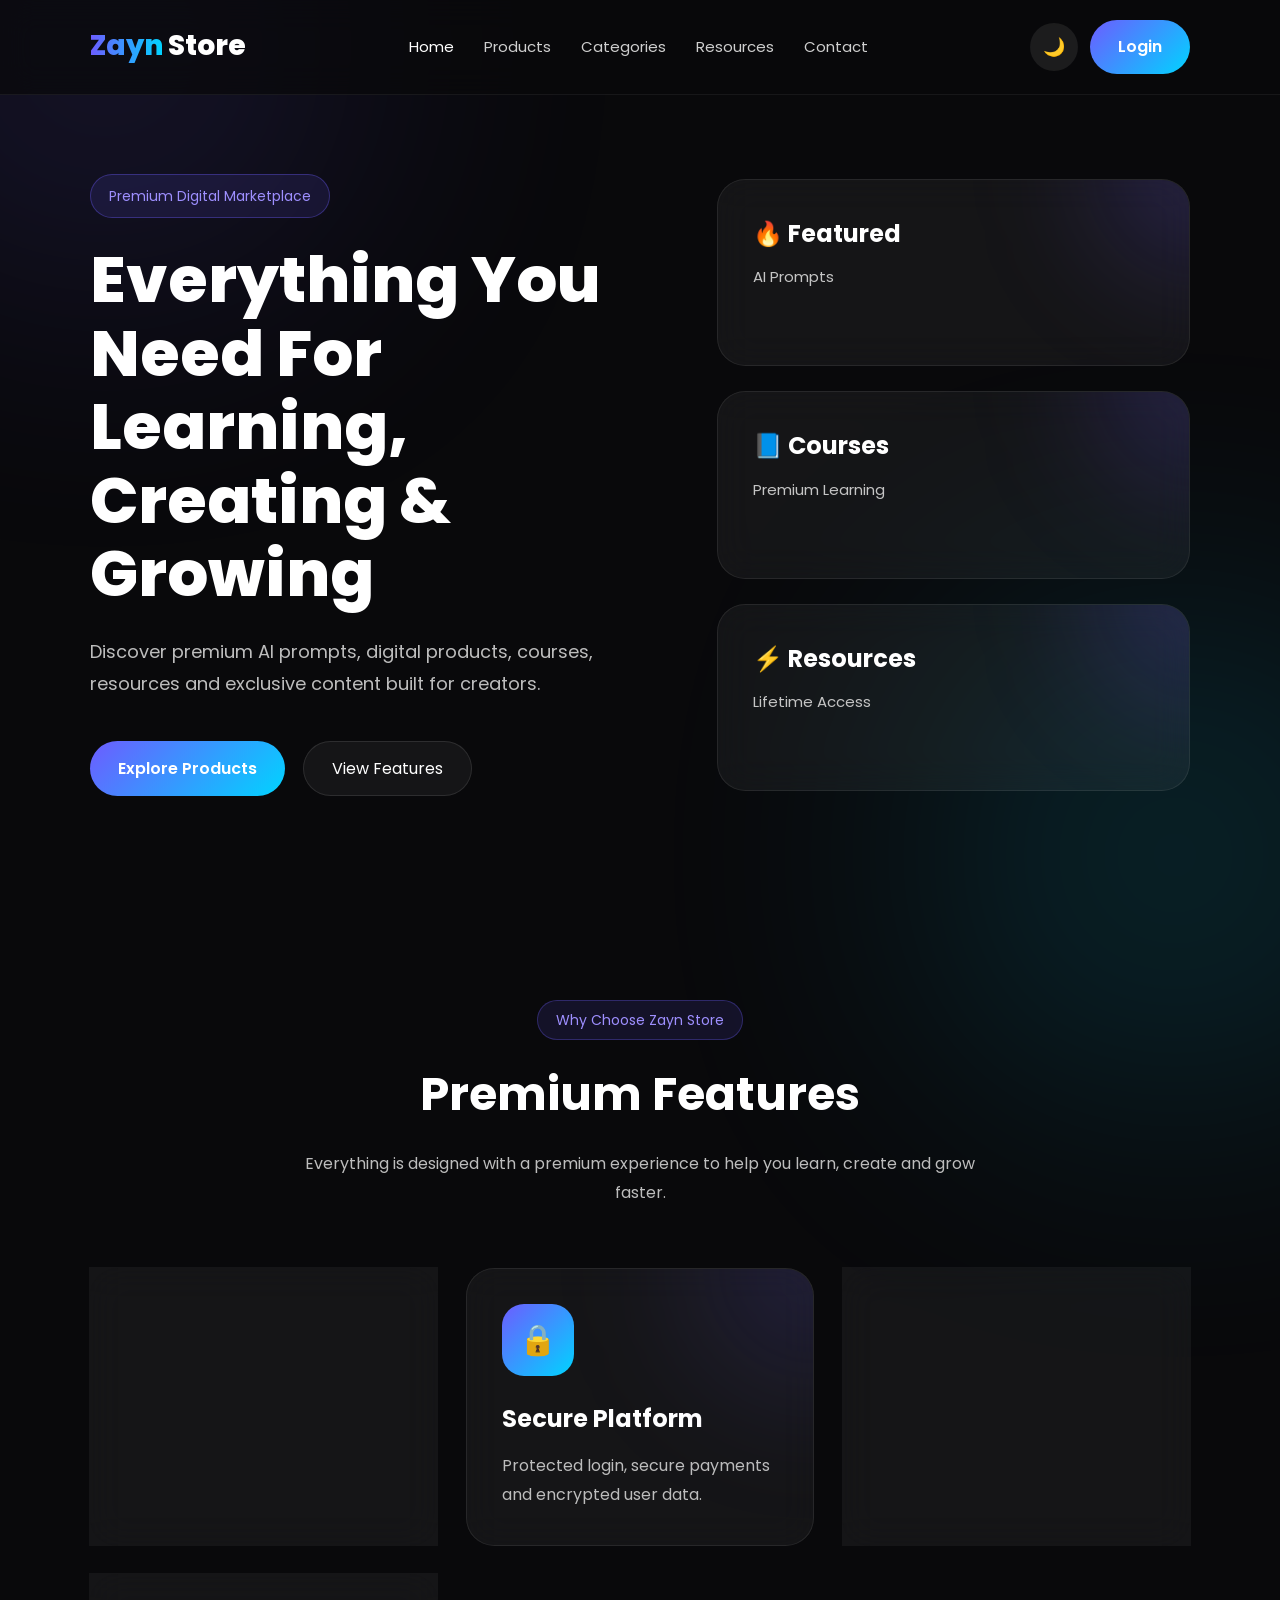
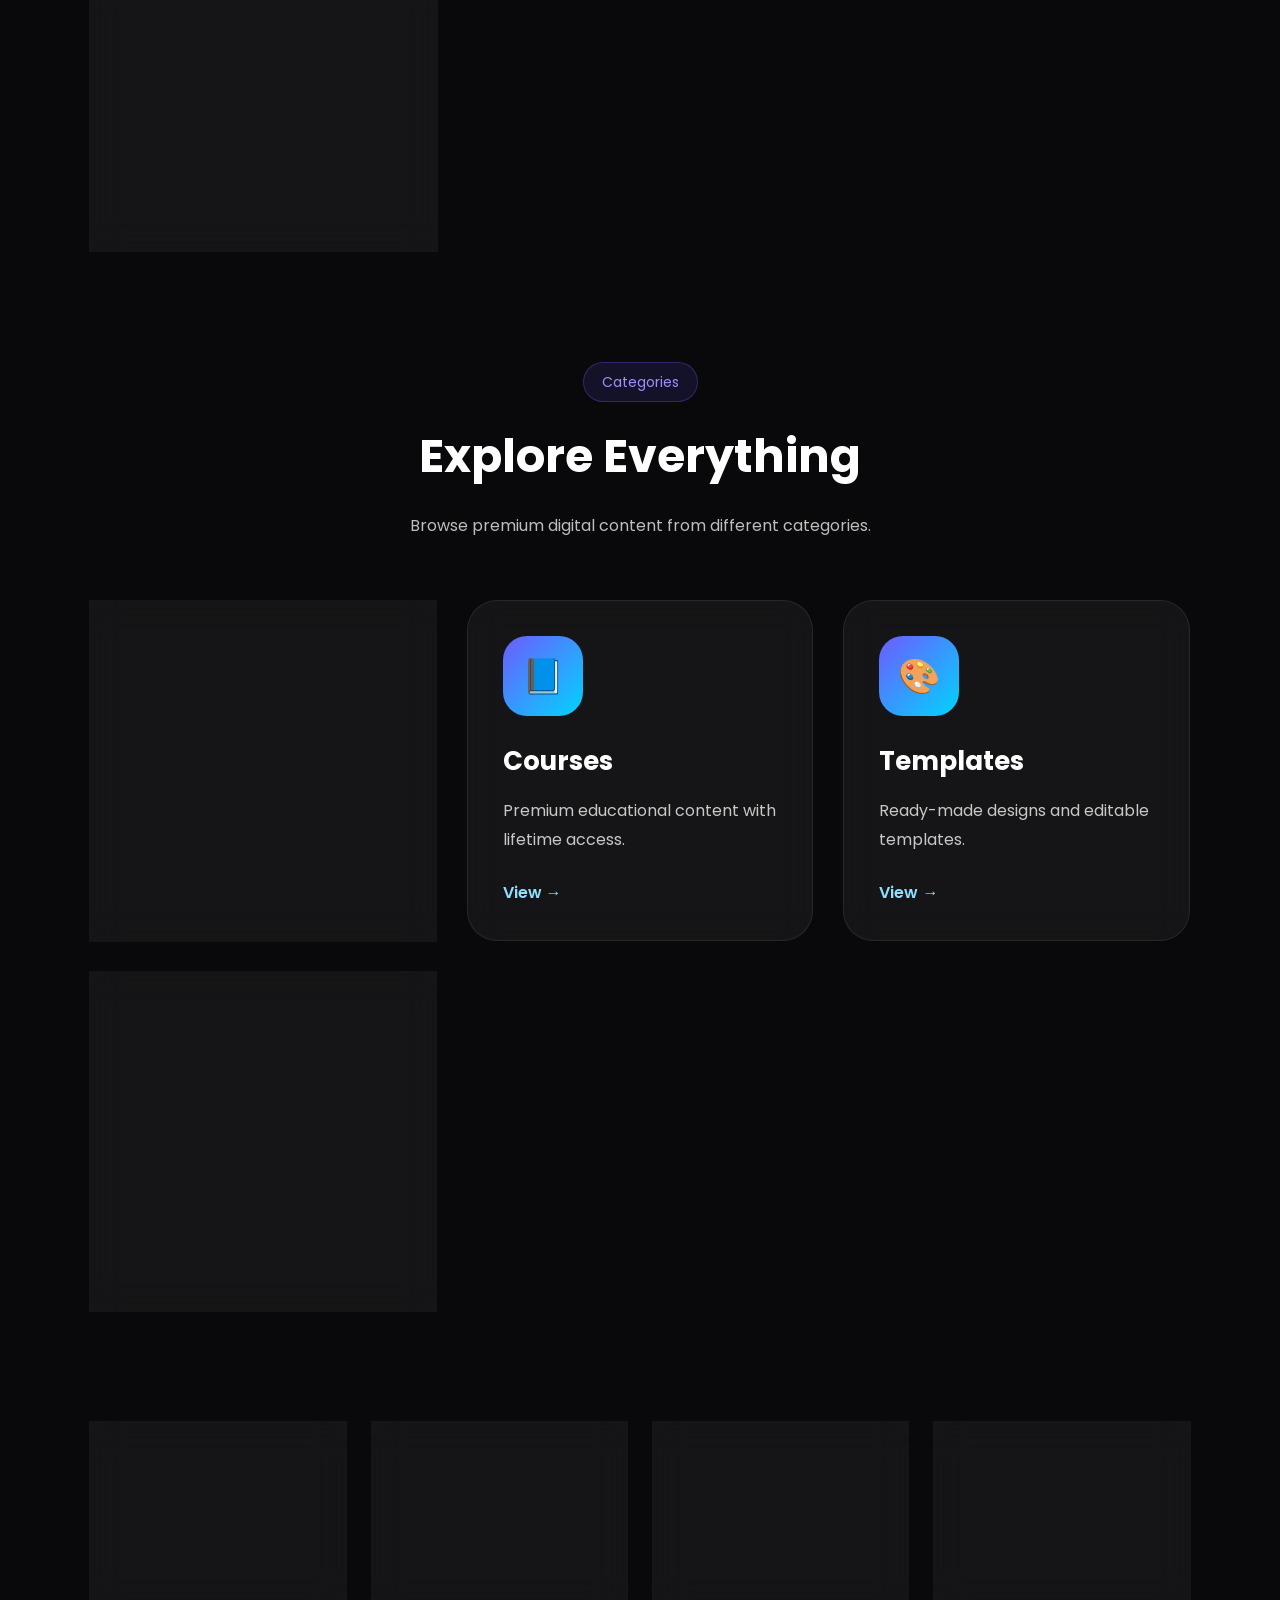
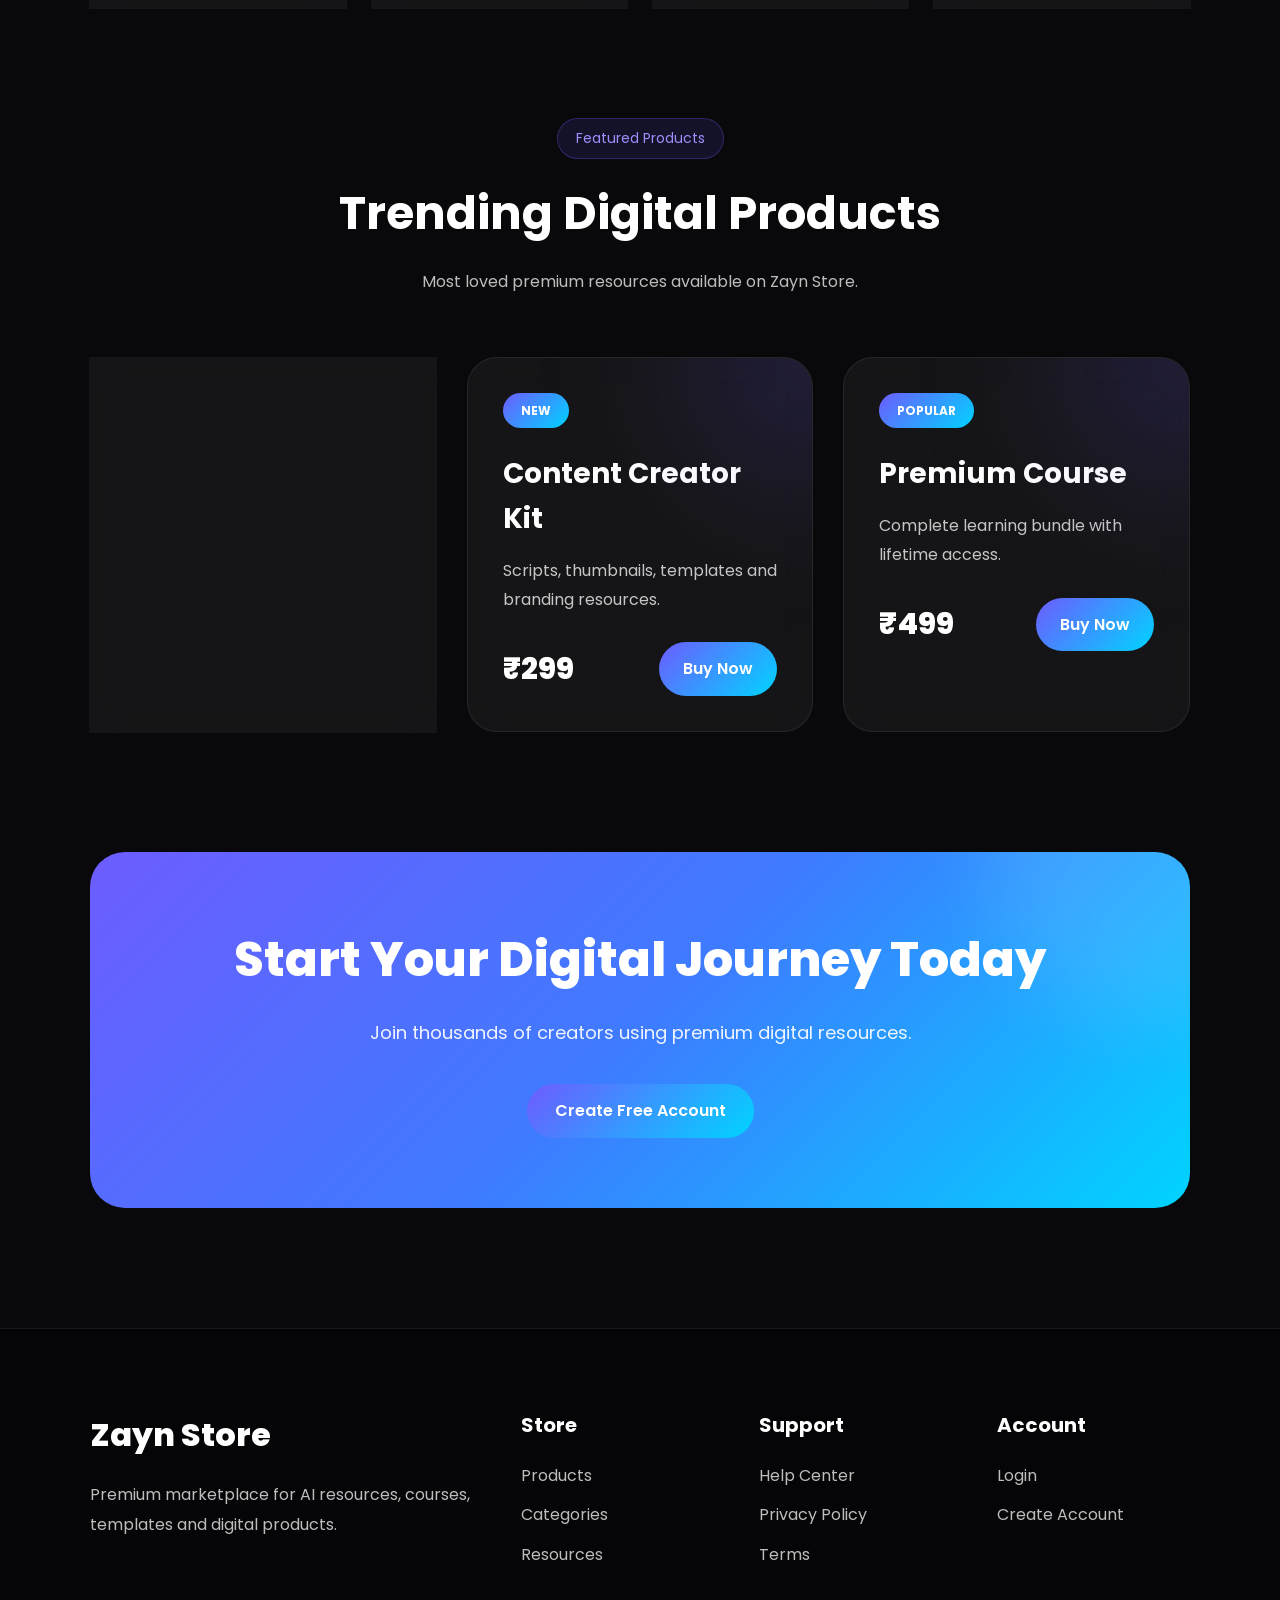
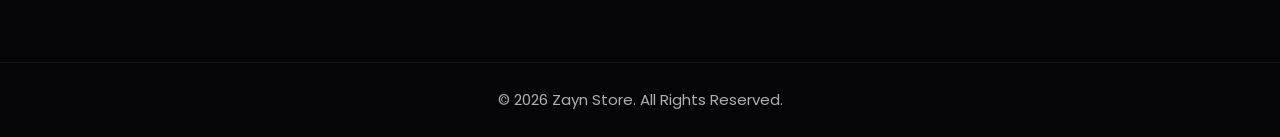
==== index.html @ 26bc6c4d "Add loader div comment in index.html Added a commented-out loader div for Zayn Store." ====
<!DOCTYPE html>
<html lang="en">

<head>

<meta charset="UTF-8">

<meta name="viewport" content="width=device-width, initial-scale=1.0">

<title>Zayn Store | Premium Digital Marketplace</title>

<meta name="description" content="Zayn Store - Premium Digital Marketplace for Courses, AI Tools, Prompts, Resources and Digital Products.">

<meta name="theme-color" content="#09090B">

<link rel="preconnect" href="https://fonts.googleapis.com">

<link rel="preconnect" href="https://fonts.gstatic.com" crossorigin>

<link href="https://fonts.googleapis.com/css2?family=Poppins:wght@300;400;500;600;700;800&display=swap" rel="stylesheet">

<link rel="stylesheet" href="style.css">

</head>

<body>

<!-- Loader -->

<div id="loader">

<div class="loader-box">

<div class="loader-logo">

ZS

</div>

<p>Loading Zayn Store...</p>

</div>

</div>

<!-- Background -->

<div class="bg-blur blur-1"></div>

<div class="bg-blur blur-2"></div>

<!-- Header -->

<header>

<nav class="navbar">

<a href="index.html" class="logo">

<span>Zayn</span> Store

</a>

<ul class="nav-links">

<li><a href="index.html" class="active">Home</a></li>

<li><a href="products.html">Products</a></li>

<li><a href="#">Categories</a></li>

<li><a href="#">Resources</a></li>

<li><a href="#">Contact</a></li>

</ul>

<div class="nav-right">

<button class="theme-btn">

🌙

</button>

<a href="login.html" class="login-btn">

Login

</a>

<button class="menu-btn">

☰

</button>

</div>

</nav>

</header>

<!-- Hero -->

<section class="hero">

<div class="hero-left">

<span class="badge">

Premium Digital Marketplace

</span>

<h1>

Everything You Need

For Learning,

Creating & Growing

</h1>

<p>

Discover premium AI prompts, digital products, courses,

resources and exclusive content built for creators.

</p>

<div class="hero-buttons">

<a href="products.html" class="primary-btn">

Explore Products

</a>

<a href="#" class="secondary-btn">

View Features

</a>

</div>

</div>

<div class="hero-right">

<div class="glass-card">

<h3>🔥 Featured</h3>

<p>AI Prompts</p>

</div>

<div class="glass-card">

<h3>📘 Courses</h3>

<p>Premium Learning</p>

</div>

<div class="glass-card">

<h3>⚡ Resources</h3>

<p>Lifetime Access</p>

</div>

</div>

</section>

  <!-- ===========================
     Features Section
=========================== -->

<section class="features">

<div class="section-title">

<span class="small-title">Why Choose Zayn Store</span>

<h2>Premium Features</h2>

<p>

Everything is designed with a premium experience to help you learn, create and grow faster.

</p>

</div>

<div class="feature-grid">

<div class="card">

<div class="icon">🚀</div>

<h3>Fast Delivery</h3>

<p>

Instant access to all digital products after purchase.

</p>

</div>

<div class="card">

<div class="icon">🔒</div>

<h3>Secure Platform</h3>

<p>

Protected login, secure payments and encrypted user data.

</p>

</div>

<div class="card">

<div class="icon">💎</div>

<h3>Premium Quality</h3>

<p>

Every resource is carefully selected and regularly updated.

</p>

</div>

<div class="card">

<div class="icon">📱</div>

<h3>Mobile Friendly</h3>

<p>

Responsive design that works perfectly on every device.

</p>

</div>

</div>

</section>





<!-- ===========================
     Categories
=========================== -->

<section class="categories">

<div class="section-title">

<span class="small-title">

Categories

</span>

<h2>

Explore Everything

</h2>

<p>

Browse premium digital content from different categories.

</p>

</div>

<div class="category-grid">

<a href="products.html" class="category-card">

<div class="category-icon">

🤖

</div>

<h3>

AI Prompts

</h3>

<p>

ChatGPT, Midjourney, Claude and AI resources.

</p>

<span>

View →

</span>

</a>

<a href="products.html" class="category-card">

<div class="category-icon">

📘

</div>

<h3>

Courses

</h3>

<p>

Premium educational content with lifetime access.

</p>

<span>

View →

</span>

</a>

<a href="products.html" class="category-card">

<div class="category-icon">

🎨

</div>

<h3>

Templates

</h3>

<p>

Ready-made designs and editable templates.

</p>

<span>

View →

</span>

</a>

<a href="products.html" class="category-card">

<div class="category-icon">

📂

</div>

<h3>

Resources

</h3>

<p>

Digital files, tools and exclusive downloads.

</p>

<span>

View →

</span>

</a>

</div>

</section>





<!-- ===========================
     Statistics
=========================== -->

<section class="stats">

<div class="stat-box">

<h2>

500+

</h2>

<p>

Premium Products

</p>

</div>

<div class="stat-box">

<h2>

10K+

</h2>

<p>

Happy Users

</p>

</div>

<div class="stat-box">

<h2>

99%

</h2>

<p>

Positive Reviews

</p>

</div>

<div class="stat-box">

<h2>

24/7

</h2>

<p>

Customer Support

</p>

</div>

</section>

  <!-- ===========================
     Featured Products
=========================== -->

<section class="featured">

<div class="section-title">

<span class="small-title">

Featured Products

</span>

<h2>

Trending Digital Products

</h2>

<p>

Most loved premium resources available on Zayn Store.

</p>

</div>

<div class="product-grid">

<div class="product-card">

<span class="product-badge">

BEST SELLER

</span>

<h3>

AI Prompt Bundle

</h3>

<p>

500+ premium AI prompts for ChatGPT, Midjourney and more.

</p>

<div class="product-footer">

<span class="price">

₹199

</span>

<a href="products.html" class="buy-btn">

Buy Now

</a>

</div>

</div>

<div class="product-card">

<span class="product-badge">

NEW

</span>

<h3>

Content Creator Kit

</h3>

<p>

Scripts, thumbnails, templates and branding resources.

</p>

<div class="product-footer">

<span class="price">

₹299

</span>

<a href="products.html" class="buy-btn">

Buy Now

</a>

</div>

</div>

<div class="product-card">

<span class="product-badge">

POPULAR

</span>

<h3>

Premium Course

</h3>

<p>

Complete learning bundle with lifetime access.

</p>

<div class="product-footer">

<span class="price">

₹499

</span>

<a href="products.html" class="buy-btn">

Buy Now

</a>

</div>

</div>

</div>

</section>



<!-- ===========================
     CTA
=========================== -->

<section class="offer-banner">

<div class="offer-content">

<h2>

Start Your Digital Journey Today

</h2>

<p>

Join thousands of creators using premium digital resources.

</p>

<a href="signup.html" class="primary-btn">

Create Free Account

</a>

</div>

</section>



<!-- ===========================
     Footer
=========================== -->

<footer>

<div class="footer-container">

<div>

<div class="footer-logo">

Zayn Store

</div>

<p class="footer-text">

Premium marketplace for AI resources, courses, templates and digital products.

</p>

</div>

<div class="footer-column">

<h3>

Store

</h3>

<a href="products.html">

Products

</a>

<a href="#">

Categories

</a>

<a href="#">

Resources

</a>

</div>

<div class="footer-column">

<h3>

Support

</h3>

<a href="#">

Help Center

</a>

<a href="#">

Privacy Policy

</a>

<a href="#">

Terms

</a>

</div>

<div class="footer-column">

<h3>

Account

</h3>

<a href="login.html">

Login

</a>

<a href="signup.html">

Create Account

</a>

</div>

</div>

<div class="footer-bottom">

© 2026 Zayn Store. All Rights Reserved.

</div>

</footer>



<!-- Scroll To Top -->

<button id="scrollTop">

↑

</button>



<script src="script.js"></script>


</body>

</html>
  
<!--
<div id="loader">
    <div class="loader-box">
        <div class="loader-logo">ZS</div>
        <p>Loading Zayn Store...</p>
    </div>
</div>
-->
---- style.css ----
/* ==========================================
   ZAYN STORE
   Premium Dark Theme
========================================== */

@import url('https://fonts.googleapis.com/css2?family=Poppins:wght@300;400;500;600;700;800&display=swap');

/* ==========================
   Reset
========================== */

*{
margin:0;
padding:0;
box-sizing:border-box;
}

html{
scroll-behavior:smooth;
}

body{

font-family:'Poppins',sans-serif;

background:#09090B;

color:#fff;

overflow-x:hidden;

line-height:1.6;

}


/* ==========================
   Scrollbar
========================== */

::-webkit-scrollbar{

width:10px;

}

::-webkit-scrollbar-track{

background:#09090B;

}

::-webkit-scrollbar-thumb{

background:linear-gradient(180deg,#6D5CFF,#00D4FF);

border-radius:20px;

}


/* ==========================
   Selection
========================== */

::selection{

background:#6D5CFF;

color:#fff;

}


/* ==========================
   Background Blur
========================== */

.bg-blur{

position:fixed;

width:450px;

height:450px;

border-radius:50%;

filter:blur(140px);

opacity:.18;

z-index:-1;

}

.blur-1{

background:#6D5CFF;

top:-180px;

left:-120px;

}

.blur-2{

background:#00D4FF;

bottom:-180px;

right:-120px;

}


/* ==========================
   Loader
========================== */

#loader{

position:fixed;

inset:0;

background:#09090B;

display:flex;

align-items:center;

justify-content:center;

z-index:99999;

transition:.5s;

}

.loader-box{

text-align:center;

}

.loader-logo{

width:90px;

height:90px;

border-radius:24px;

display:flex;

align-items:center;

justify-content:center;

margin:auto;

font-size:34px;

font-weight:800;

background:linear-gradient(135deg,#6D5CFF,#00D4FF);

animation:pulse 1.5s infinite;

}

.loader-box p{

margin-top:20px;

color:#CFCFCF;

font-size:15px;

letter-spacing:1px;

}

@keyframes pulse{

0%{

transform:scale(1);

}

50%{

transform:scale(1.08);

}

100%{

transform:scale(1);

}

}


/* ==========================
   Navbar
========================== */

.navbar{

position:fixed;

top:0;

left:0;

width:100%;

padding:20px 7%;

display:flex;

align-items:center;

justify-content:space-between;

background:rgba(9,9,11,.70);

backdrop-filter:blur(16px);

border-bottom:1px solid rgba(255,255,255,.06);

z-index:1000;

}

.logo{

font-size:28px;

font-weight:800;

text-decoration:none;

color:#fff;

}

.logo span{

background:linear-gradient(90deg,#6D5CFF,#00D4FF);

-webkit-background-clip:text;

color:transparent;

}

.nav-links{

display:flex;

gap:30px;

list-style:none;

}

.nav-links a{

text-decoration:none;

color:#CFCFCF;

font-size:15px;

transition:.3s;

}

.nav-links a:hover,

.nav-links a.active{

color:#fff;

}

.nav-right{

display:flex;

align-items:center;

gap:12px;

}


/* ==========================
   Buttons
========================== */

.primary-btn,

.login-btn{

display:inline-flex;

align-items:center;

justify-content:center;

padding:14px 28px;

border-radius:50px;

text-decoration:none;

font-weight:600;

background:linear-gradient(135deg,#6D5CFF,#00D4FF);

color:#fff;

transition:.35s;

}

.primary-btn:hover,

.login-btn:hover{

transform:translateY(-3px);

box-shadow:0 15px 35px rgba(109,92,255,.35);

}

.secondary-btn{

display:inline-flex;

align-items:center;

justify-content:center;

padding:14px 28px;

border-radius:50px;

text-decoration:none;

border:1px solid rgba(255,255,255,.10);

background:rgba(255,255,255,.05);

color:#fff;

transition:.35s;

}

.secondary-btn:hover{

background:rgba(255,255,255,.10);

}

.theme-btn,

.menu-btn{

width:48px;

height:48px;

border:none;

cursor:pointer;

border-radius:50%;

background:rgba(255,255,255,.08);

color:#fff;

font-size:18px;

transition:.3s;

}

.theme-btn:hover,

.menu-btn:hover{

background:#6D5CFF;

}

.menu-btn{

display:none;

}

/* ==========================================
   Hero Section
========================================== */

.hero{

max-width:1300px;

margin:auto;

padding:170px 7% 100px;

display:grid;

grid-template-columns:1.2fr 1fr;

align-items:center;

gap:60px;

min-height:100vh;

}

.badge{

display:inline-block;

padding:10px 18px;

border-radius:50px;

background:rgba(109,92,255,.12);

border:1px solid rgba(109,92,255,.35);

color:#9E8FFF;

font-size:14px;

margin-bottom:25px;

}

.hero h1{

font-size:64px;

font-weight:800;

line-height:1.15;

margin-bottom:25px;

}

.hero p{

font-size:18px;

color:#BDBDBD;

max-width:620px;

line-height:1.8;

margin-bottom:40px;

}

.hero-buttons{

display:flex;

gap:18px;

flex-wrap:wrap;

}



/* ==========================================
   Hero Right
========================================== */

.hero-right{

display:grid;

grid-template-columns:1fr;

gap:25px;

}

.glass-card{

position:relative;

padding:35px;

border-radius:28px;

background:rgba(255,255,255,.05);

border:1px solid rgba(255,255,255,.08);

backdrop-filter:blur(18px);

overflow:hidden;

transition:.35s;

animation:floatCard 5s ease-in-out infinite;

}

.glass-card:nth-child(2){

animation-delay:.5s;

}

.glass-card:nth-child(3){

animation-delay:1s;

}

.glass-card::before{

content:"";

position:absolute;

top:-120px;

right:-120px;

width:220px;

height:220px;

border-radius:50%;

background:rgba(109,92,255,.18);

filter:blur(60px);

}

.glass-card:hover{

transform:translateY(-8px);

border-color:#6D5CFF;

box-shadow:0 20px 45px rgba(109,92,255,.25);

}

.glass-card h3{

font-size:24px;

margin-bottom:10px;

}

.glass-card p{

color:#C5C5C5;

font-size:15px;

}



/* ==========================================
   Floating Animation
========================================== */

@keyframes floatCard{

0%{

transform:translateY(0px);

}

50%{

transform:translateY(-12px);

}

100%{

transform:translateY(0px);

}

}



/* ==========================================
   Responsive Hero
========================================== */

@media(max-width:992px){

.hero{

grid-template-columns:1fr;

text-align:center;

padding-top:140px;

}

.hero p{

margin-left:auto;

margin-right:auto;

}

.hero-buttons{

justify-content:center;

}

.hero-right{

margin-top:30px;

}

}

@media(max-width:768px){

.hero h1{

font-size:42px;

}

.hero p{

font-size:16px;

}

.glass-card{

padding:25px;

}

}

/* ==========================================
   Features Section
========================================== */

.features{

max-width:1300px;

margin:100px auto;

padding:0 7%;

}

.section-title{

text-align:center;

margin-bottom:60px;

}

.small-title{

display:inline-block;

padding:8px 18px;

border-radius:50px;

background:rgba(109,92,255,.12);

border:1px solid rgba(109,92,255,.30);

color:#9E8FFF;

font-size:14px;

margin-bottom:18px;

}

.section-title h2{

font-size:46px;

font-weight:700;

margin-bottom:18px;

}

.section-title p{

max-width:700px;

margin:auto;

color:#BDBDBD;

line-height:1.8;

}

.feature-grid{

display:grid;

grid-template-columns:repeat(auto-fit,minmax(260px,1fr));

gap:28px;

}

.card{

position:relative;

padding:35px;

border-radius:28px;

background:rgba(255,255,255,.05);

border:1px solid rgba(255,255,255,.08);

backdrop-filter:blur(18px);

overflow:hidden;

transition:.35s;

}

.card::before{

content:"";

position:absolute;

top:-120px;

right:-120px;

width:240px;

height:240px;

background:rgba(109,92,255,.15);

border-radius:50%;

filter:blur(70px);

}

.card:hover{

transform:translateY(-10px);

border-color:#6D5CFF;

box-shadow:0 25px 50px rgba(109,92,255,.25);

}

.card .icon{

width:72px;

height:72px;

border-radius:22px;

display:flex;

align-items:center;

justify-content:center;

font-size:30px;

background:linear-gradient(135deg,#6D5CFF,#00D4FF);

margin-bottom:24px;

}

.card h3{

font-size:24px;

margin-bottom:14px;

}

.card p{

color:#BDBDBD;

line-height:1.8;

}



/* ==========================================
   Categories
========================================== */

.categories{

max-width:1300px;

margin:110px auto;

padding:0 7%;

}

.category-grid{

display:grid;

grid-template-columns:repeat(auto-fit,minmax(270px,1fr));

gap:30px;

}

.category-card{

position:relative;

display:block;

padding:35px;

border-radius:30px;

text-decoration:none;

background:rgba(255,255,255,.05);

border:1px solid rgba(255,255,255,.08);

backdrop-filter:blur(18px);

overflow:hidden;

transition:.35s;

color:#fff;

}

.category-card::after{

content:"";

position:absolute;

left:-80px;

bottom:-80px;

width:180px;

height:180px;

border-radius:50%;

background:rgba(0,212,255,.12);

filter:blur(60px);

}

.category-card:hover{

transform:translateY(-10px);

border-color:#00D4FF;

box-shadow:0 25px 55px rgba(0,212,255,.20);

}

.category-icon{

width:80px;

height:80px;

border-radius:24px;

display:flex;

align-items:center;

justify-content:center;

font-size:34px;

margin-bottom:25px;

background:linear-gradient(135deg,#6D5CFF,#00D4FF);

}

.category-card h3{

font-size:26px;

margin-bottom:14px;

}

.category-card p{

color:#C8C8C8;

line-height:1.8;

margin-bottom:25px;

}

.category-card span{

font-weight:600;

color:#8FDFFF;

transition:.3s;

}

.category-card:hover span{

letter-spacing:1px;

}



/* ==========================================
   Responsive
========================================== */

@media(max-width:768px){

.section-title h2{

font-size:34px;

}

.card{

padding:28px;

}

.category-card{

padding:28px;

}

.card .icon,

.category-icon{

width:65px;

height:65px;

font-size:26px;

}

}

/* ==========================================
   Statistics Section
========================================== */

.stats{

max-width:1300px;

margin:100px auto;

padding:0 7%;

display:grid;

grid-template-columns:repeat(auto-fit,minmax(220px,1fr));

gap:25px;

}

.stat-box{

padding:35px;

text-align:center;

border-radius:28px;

background:rgba(255,255,255,.05);

border:1px solid rgba(255,255,255,.08);

backdrop-filter:blur(18px);

transition:.35s;

}

.stat-box:hover{

transform:translateY(-8px);

border-color:#6D5CFF;

box-shadow:0 20px 45px rgba(109,92,255,.25);

}

.stat-box h2{

font-size:48px;

font-weight:800;

margin-bottom:12px;

background:linear-gradient(135deg,#6D5CFF,#00D4FF);

-webkit-background-clip:text;

-webkit-text-fill-color:transparent;

}

.stat-box p{

color:#C5C5C5;

font-size:16px;

}



/* ==========================================
   Featured Products
========================================== */

.featured{

max-width:1300px;

margin:110px auto;

padding:0 7%;

}

.product-grid{

display:grid;

grid-template-columns:repeat(auto-fit,minmax(320px,1fr));

gap:30px;

}

.product-card{

position:relative;

padding:35px;

border-radius:30px;

background:rgba(255,255,255,.05);

border:1px solid rgba(255,255,255,.08);

backdrop-filter:blur(18px);

overflow:hidden;

transition:.35s;

}

.product-card::before{

content:"";

position:absolute;

top:-120px;

right:-120px;

width:240px;

height:240px;

border-radius:50%;

background:rgba(109,92,255,.18);

filter:blur(80px);

}

.product-card:hover{

transform:translateY(-10px);

border-color:#6D5CFF;

box-shadow:0 25px 50px rgba(109,92,255,.25);

}

.product-badge{

display:inline-block;

padding:8px 18px;

border-radius:50px;

background:linear-gradient(135deg,#6D5CFF,#00D4FF);

font-size:12px;

font-weight:700;

margin-bottom:24px;

}

.product-card h3{

font-size:28px;

margin-bottom:15px;

}

.product-card p{

color:#C6C6C6;

line-height:1.8;

margin-bottom:28px;

}

.product-footer{

display:flex;

justify-content:space-between;

align-items:center;

}

.price{

font-size:30px;

font-weight:800;

color:#fff;

}

.buy-btn{

display:inline-flex;

align-items:center;

justify-content:center;

padding:14px 24px;

border-radius:50px;

text-decoration:none;

font-weight:600;

background:linear-gradient(135deg,#6D5CFF,#00D4FF);

color:#fff;

transition:.35s;

}

.buy-btn:hover{

transform:translateY(-3px);

box-shadow:0 15px 35px rgba(109,92,255,.35);

}



/* ==========================================
   Responsive
========================================== */

@media(max-width:768px){

.stats{

grid-template-columns:repeat(2,1fr);

}

.product-grid{

grid-template-columns:1fr;

}

.product-card{

padding:28px;

}

.product-card h3{

font-size:24px;

}

.price{

font-size:26px;

}

}

/* ==========================================
   CTA Banner
========================================== */

.offer-banner{

max-width:1300px;

margin:120px auto;

padding:0 7%;

}

.offer-content{

position:relative;

padding:70px;

border-radius:35px;

text-align:center;

overflow:hidden;

background:linear-gradient(135deg,#6D5CFF,#3E7BFF,#00D4FF);

}

.offer-content::before{

content:"";

position:absolute;

width:320px;

height:320px;

border-radius:50%;

background:rgba(255,255,255,.10);

top:-150px;

right:-120px;

filter:blur(40px);

}

.offer-content h2{

font-size:48px;

font-weight:800;

margin-bottom:18px;

}

.offer-content p{

max-width:700px;

margin:0 auto 35px;

font-size:18px;

line-height:1.8;

opacity:.92;

}



/* ==========================================
   Footer
========================================== */

footer{

margin-top:120px;

background:#050507;

border-top:1px solid rgba(255,255,255,.08);

}

.footer-container{

max-width:1300px;

margin:auto;

padding:80px 7%;

display:grid;

grid-template-columns:2fr 1fr 1fr 1fr;

gap:45px;

}

.footer-logo{

font-size:32px;

font-weight:800;

margin-bottom:20px;

}

.footer-text{

color:#BDBDBD;

line-height:1.9;

}

.footer-column h3{

margin-bottom:22px;

font-size:20px;

}

.footer-column a{

display:block;

margin-bottom:14px;

text-decoration:none;

color:#BDBDBD;

transition:.3s;

}

.footer-column a:hover{

color:#fff;

padding-left:6px;

}

.footer-social{

display:flex;

gap:14px;

margin-top:25px;

}

.footer-social a{

width:46px;

height:46px;

display:flex;

align-items:center;

justify-content:center;

border-radius:50%;

background:rgba(255,255,255,.08);

color:#fff;

font-size:20px;

transition:.3s;

text-decoration:none;

}

.footer-social a:hover{

background:linear-gradient(135deg,#6D5CFF,#00D4FF);

transform:translateY(-4px);

}

.footer-bottom{

padding:25px;

text-align:center;

border-top:1px solid rgba(255,255,255,.08);

color:#AFAFAF;

font-size:15px;

}



/* ==========================================
   Scroll To Top Button
========================================== */

#scrollTop{

position:fixed;

right:25px;

bottom:25px;

width:55px;

height:55px;

border:none;

border-radius:50%;

background:linear-gradient(135deg,#6D5CFF,#00D4FF);

color:#fff;

font-size:22px;

cursor:pointer;

opacity:0;

visibility:hidden;

transition:.35s;

z-index:999;

}

#scrollTop.show{

opacity:1;

visibility:visible;

}

#scrollTop:hover{

transform:translateY(-5px);

box-shadow:0 15px 35px rgba(109,92,255,.35);

}



/* ==========================================
   Responsive
========================================== */

@media(max-width:992px){

.footer-container{

grid-template-columns:1fr 1fr;

}

.offer-content{

padding:50px 30px;

}

.offer-content h2{

font-size:38px;

}

}

@media(max-width:768px){

.footer-container{

grid-template-columns:1fr;

text-align:center;

}

.footer-social{

justify-content:center;

}

.offer-content h2{

font-size:30px;

}

.offer-content p{

font-size:16px;

}

}

/* ==========================================
   Reveal Animation
========================================== */

.card,
.category-card,
.product-card,
.stat-box,
.glass-card,
.offer-content{

opacity:0;

transform:translateY(50px);

transition:all .8s ease;

}

.show{

opacity:1;

transform:translateY(0);

}



/* ==========================================
   Navbar Scroll Effect
========================================== */

.navbar.navbar-scrolled{

background:rgba(9,9,11,.92);

backdrop-filter:blur(24px);

box-shadow:0 12px 30px rgba(0,0,0,.35);

}



/* ==========================================
   Mobile Menu
========================================== */

.show-menu{

display:flex !important;

flex-direction:column;

position:absolute;

top:85px;

left:20px;

right:20px;

padding:25px;

gap:18px;

background:#111116;

border:1px solid rgba(255,255,255,.08);

border-radius:24px;

box-shadow:0 20px 50px rgba(0,0,0,.35);

}



/* ==========================================
   Ripple Effect
========================================== */

.primary-btn,
.buy-btn,
.login-btn{

position:relative;

overflow:hidden;

}

.ripple{

position:absolute;

border-radius:50%;

background:rgba(255,255,255,.35);

transform:scale(0);

animation:ripple .7s linear;

pointer-events:none;

}

@keyframes ripple{

to{

transform:scale(4);

opacity:0;

}

}



/* ==========================================
   Hover Glow
========================================== */

.card::after,
.category-card::after,
.product-card::after{

content:"";

position:absolute;

left:var(--x);

top:var(--y);

width:220px;

height:220px;

background:radial-gradient(circle,
rgba(109,92,255,.18),
transparent 70%);

transform:translate(-50%,-50%);

pointer-events:none;

opacity:0;

transition:.3s;

}

.card:hover::after,
.category-card:hover::after,
.product-card:hover::after{

opacity:1;

}



/* ==========================================
   Fade Animation
========================================== */

@keyframes fadeIn{

from{

opacity:0;

transform:translateY(30px);

}

to{

opacity:1;

transform:translateY(0);

}

}

.hero-left,
.hero-right{

animation:fadeIn .9s ease;

}



/* ==========================================
   Utility
========================================== */

img{

max-width:100%;

display:block;

}

a{

-webkit-tap-highlight-color:transparent;

}

button{

font-family:inherit;

outline:none;

}

input{

font-family:inherit;

outline:none;

}



/* ==========================================
   Extra Responsive
========================================== */

@media(max-width:992px){

.nav-links{

display:none;

}

.menu-btn{

display:flex;

align-items:center;

justify-content:center;

}

.nav-right{

gap:10px;

}

}

@media(max-width:768px){

.hero{

padding:130px 6% 70px;

}

.section-title{

margin-bottom:40px;

}

.section-title h2{

font-size:32px;

}

.primary-btn,
.secondary-btn,
.login-btn{

width:100%;

justify-content:center;

}

.hero-buttons{

flex-direction:column;

}

.stats{

grid-template-columns:1fr 1fr;

}

}

@media(max-width:480px){

.logo{

font-size:24px;

}

.hero h1{

font-size:34px;

}

.hero p{

font-size:15px;

}

.stats{

grid-template-columns:1fr;

}

.offer-content{

padding:35px 20px;

}

.footer-bottom{

font-size:13px;

}

   }
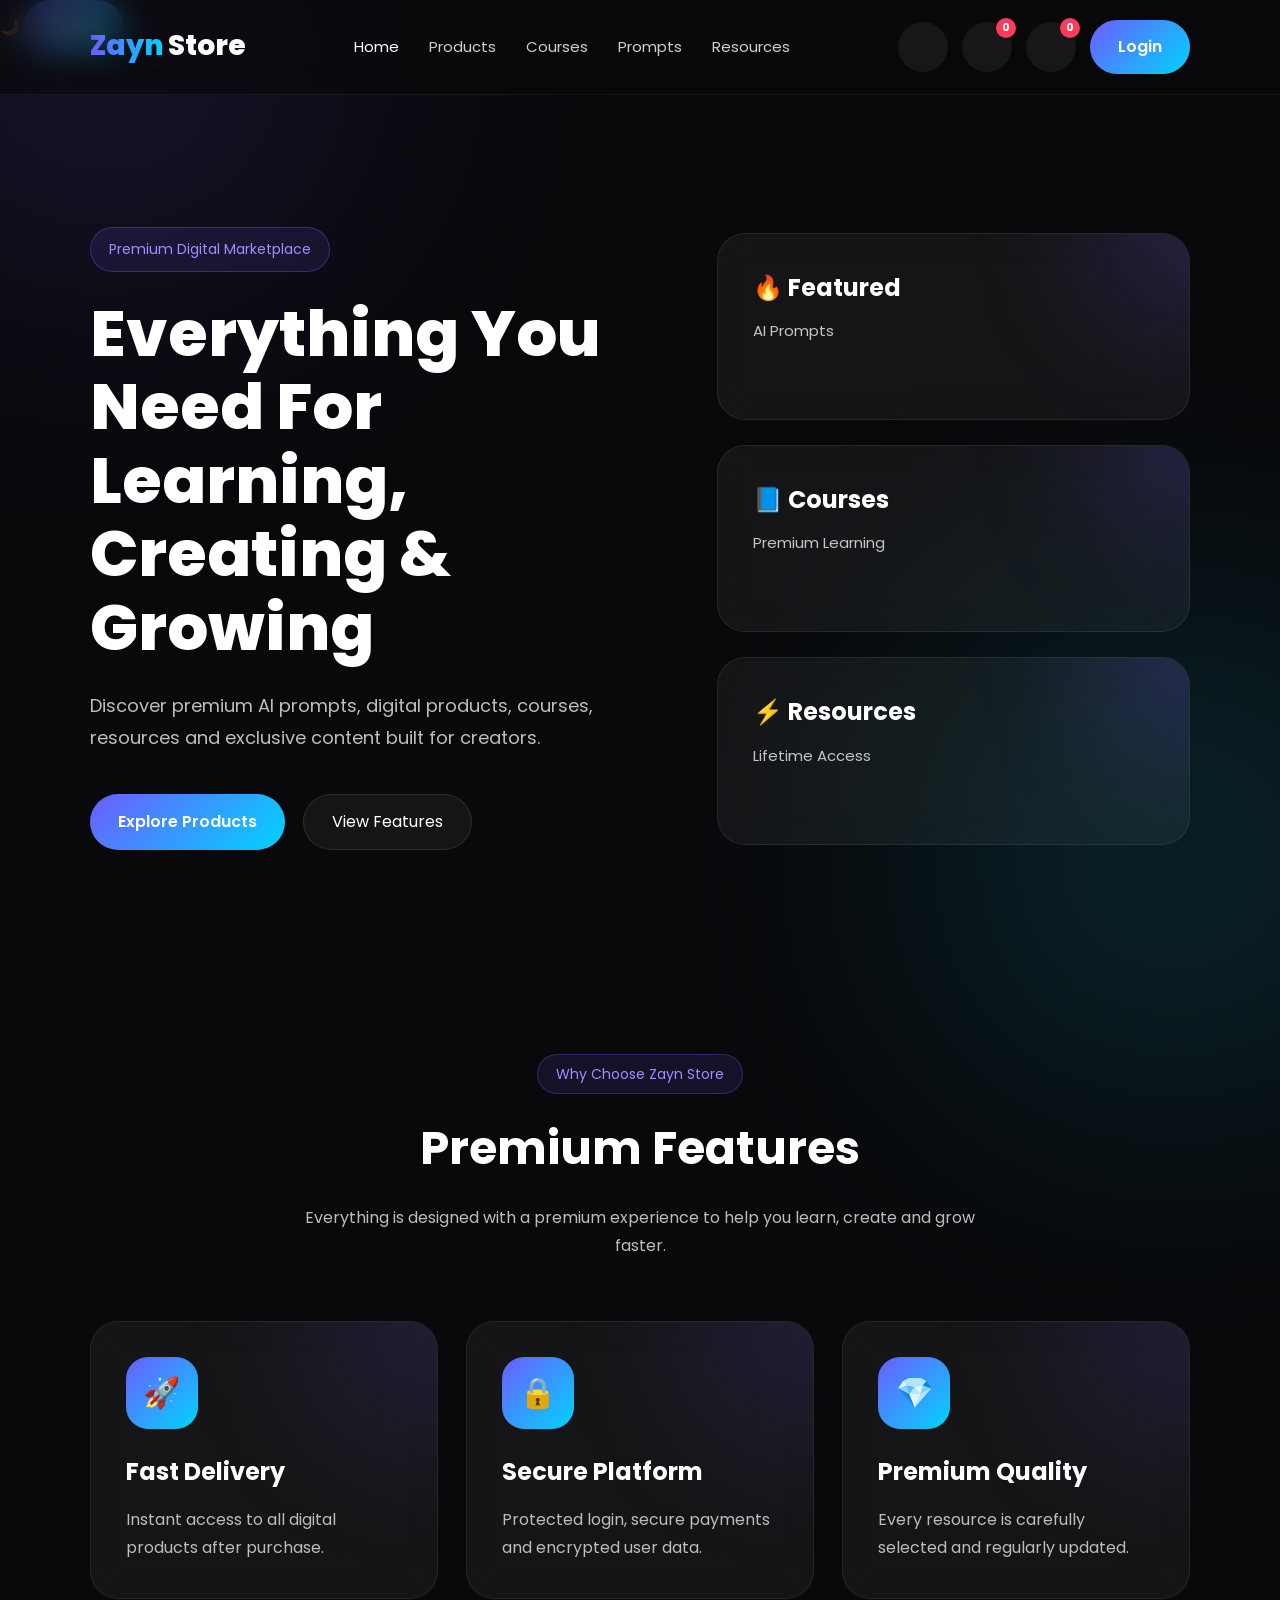
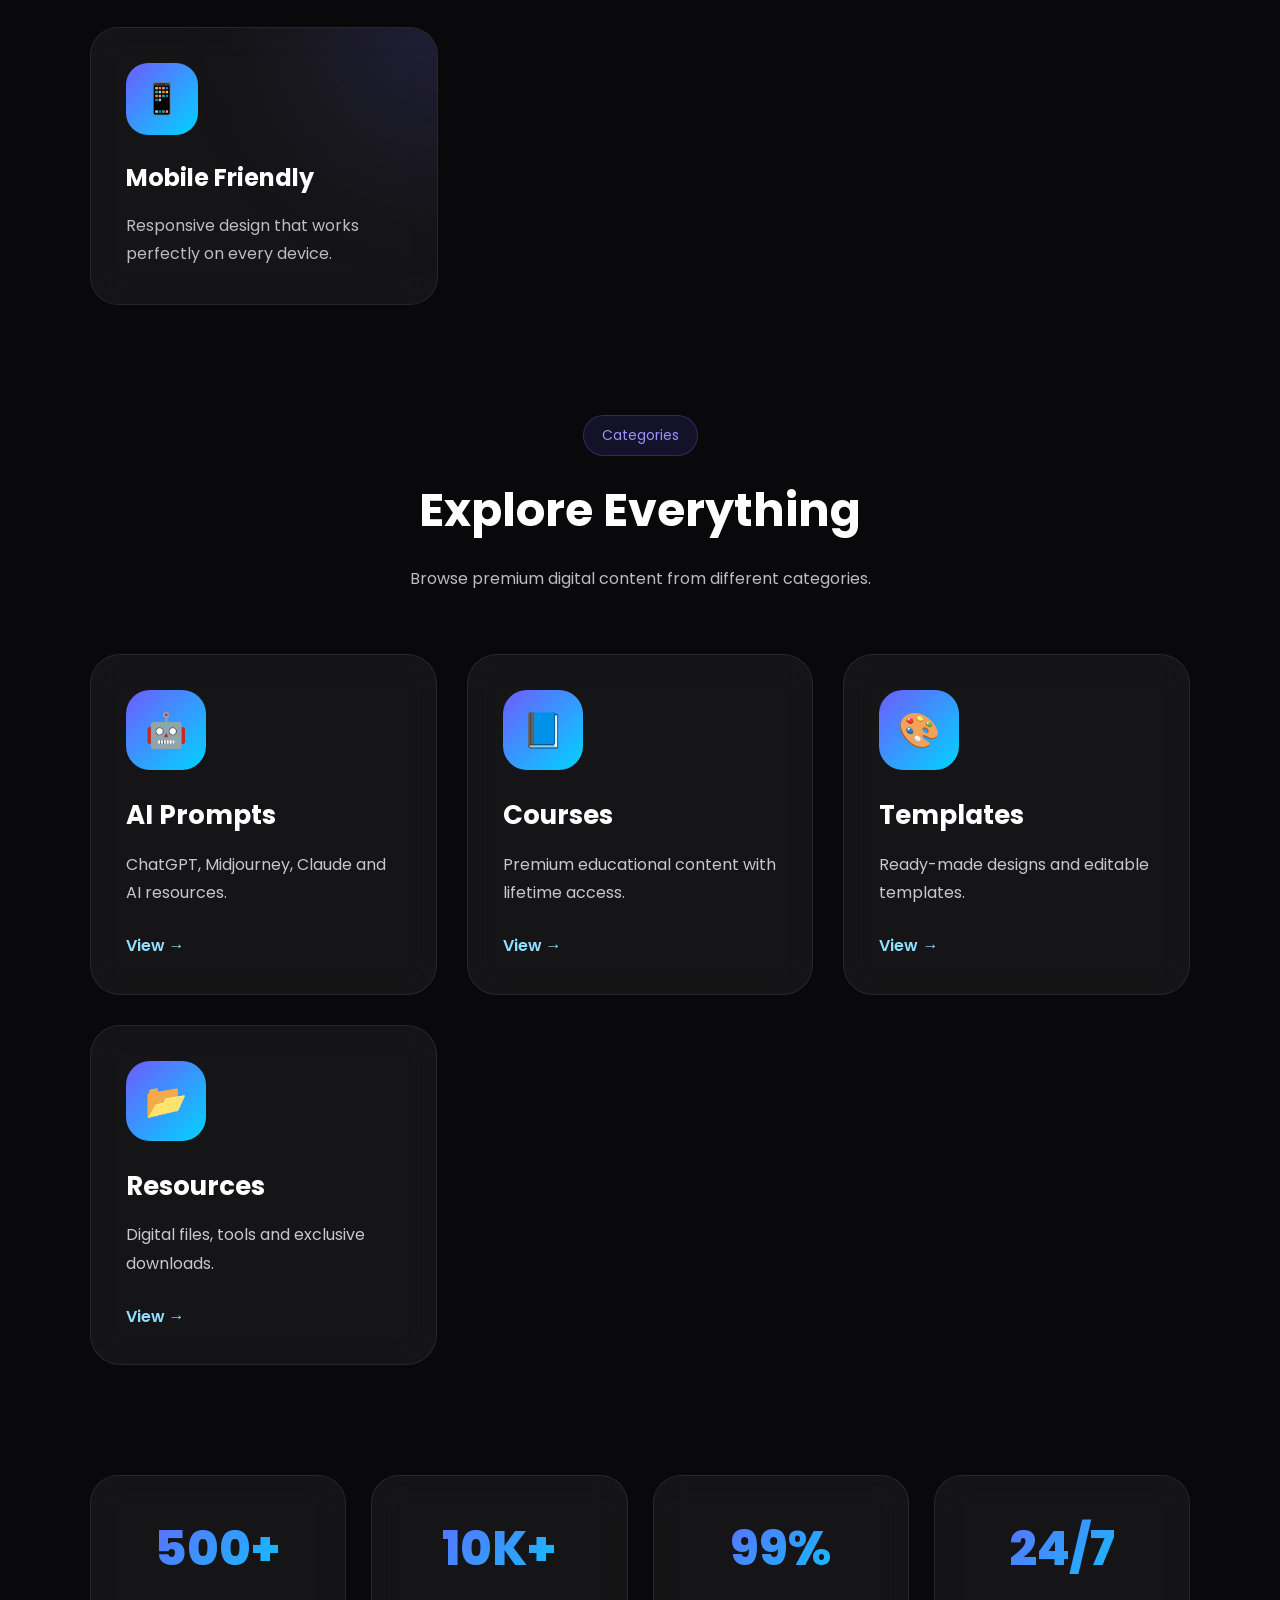
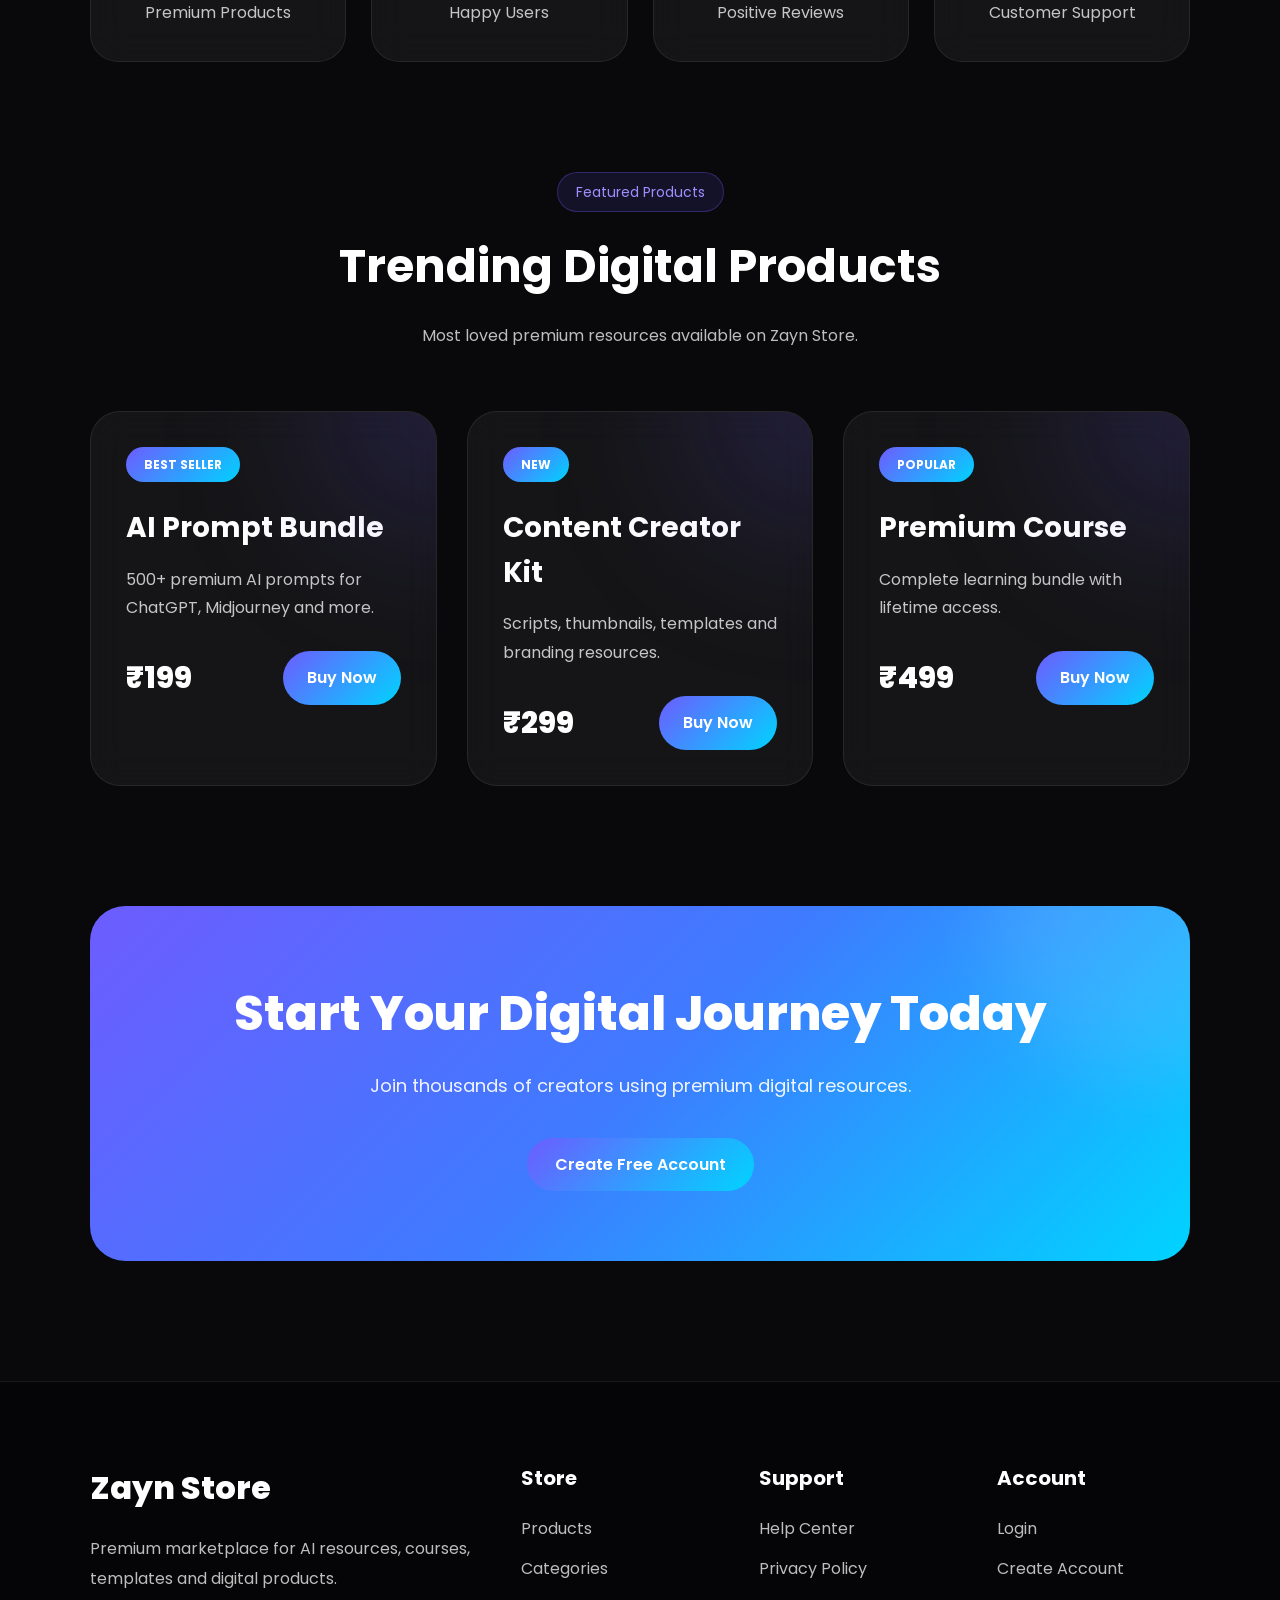
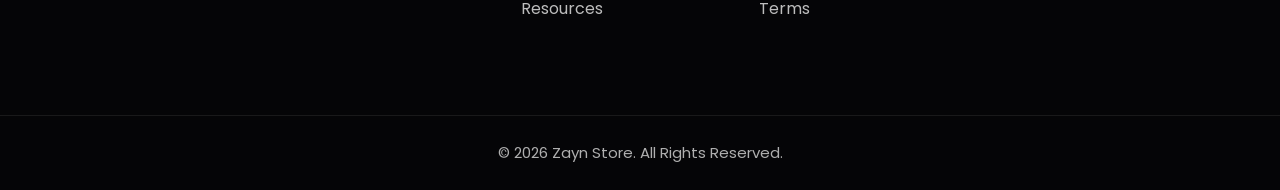
==== commit 22ee1081: "Refactor header navigation structure in index.html" ====
--- a/index.html
+++ b/index.html
@@ -49,35 +49,83 @@
 
 <div class="bg-blur blur-2"></div>
 
-<!-- Header -->
+<!-- ===========================
+     Header
+=========================== -->
 
 <header>
 
 <nav class="navbar">
 
-<a href="index.html" class="logo">
-
-<span>Zayn</span> Store
-
-</a>
-
-<ul class="nav-links">
-
-<li><a href="index.html" class="active">Home</a></li>
-
-<li><a href="products.html">Products</a></li>
-
-<li><a href="#">Categories</a></li>
-
-<li><a href="#">Resources</a></li>
-
-<li><a href="#">Contact</a></li>
-
-</ul>
-
-<div class="nav-right">
-
-<button class="theme-btn">
+    <a href="index.html" class="logo">
+        <span>Zayn</span> Store
+    </a>
+
+    <ul class="nav-links">
+
+        <li>
+            <a href="index.html" class="active">Home</a>
+        </li>
+
+        <li>
+            <a href="products.html">Products</a>
+        </li>
+
+        <li>
+            <a href="#">Courses</a>
+        </li>
+
+        <li>
+            <a href="#">Prompts</a>
+        </li>
+
+        <li>
+            <a href="#">Resources</a>
+        </li>
+
+    </ul>
+
+    <div class="nav-actions">
+
+        <button class="icon-btn" title="Search">
+
+            <i class="fa-solid fa-magnifying-glass"></i>
+
+        </button>
+
+        <button class="icon-btn" title="Wishlist">
+
+            <i class="fa-regular fa-heart"></i>
+
+            <span class="badge-count">0</span>
+
+        </button>
+
+        <button class="icon-btn" title="Cart">
+
+            <i class="fa-solid fa-cart-shopping"></i>
+
+            <span class="badge-count">0</span>
+
+        </button>
+
+        <a href="login.html" class="login-btn">
+
+            Login
+
+        </a>
+
+        <button class="menu-btn" title="Menu">
+
+            <i class="fa-solid fa-bars"></i>
+
+        </button>
+
+    </div>
+
+</nav>
+
+</header>
 
 🌙
 
--- a/style.css
+++ b/style.css
@@ -1976,3 +1976,80 @@
 }
 
    }
+
+#loader{
+    display:none !important;
+}
+
+
+.nav-actions{
+
+display:flex;
+
+align-items:center;
+
+gap:14px;
+
+}
+
+.icon-btn{
+
+width:50px;
+
+height:50px;
+
+border:none;
+
+border-radius:50%;
+
+background:rgba(255,255,255,.06);
+
+color:#fff;
+
+cursor:pointer;
+
+position:relative;
+
+transition:.35s;
+
+font-size:18px;
+
+}
+
+.icon-btn:hover{
+
+background:linear-gradient(135deg,#6D5CFF,#00D4FF);
+
+transform:translateY(-3px);
+
+}
+
+.badge-count{
+
+position:absolute;
+
+top:-4px;
+
+right:-4px;
+
+width:20px;
+
+height:20px;
+
+border-radius:50%;
+
+background:#ff3b5c;
+
+display:flex;
+
+align-items:center;
+
+justify-content:center;
+
+font-size:11px;
+
+font-weight:700;
+
+color:#fff;
+
+}
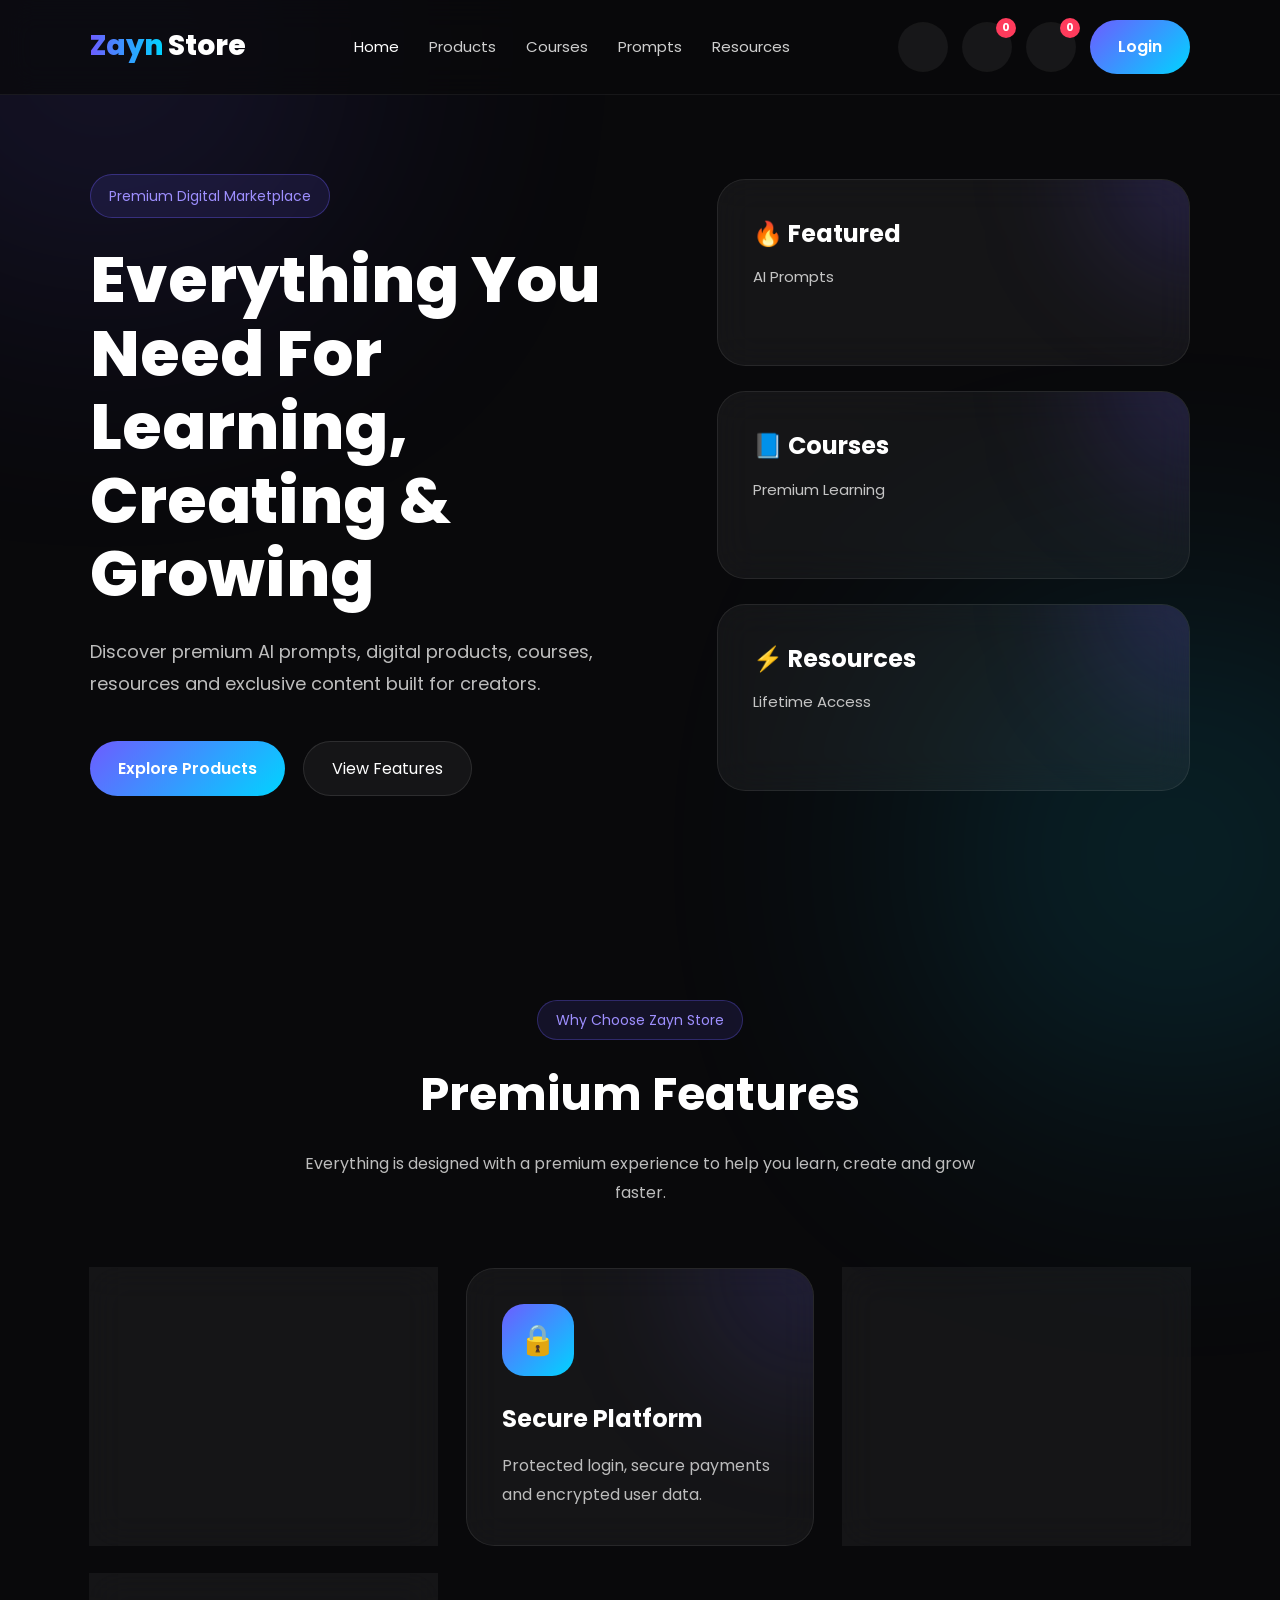
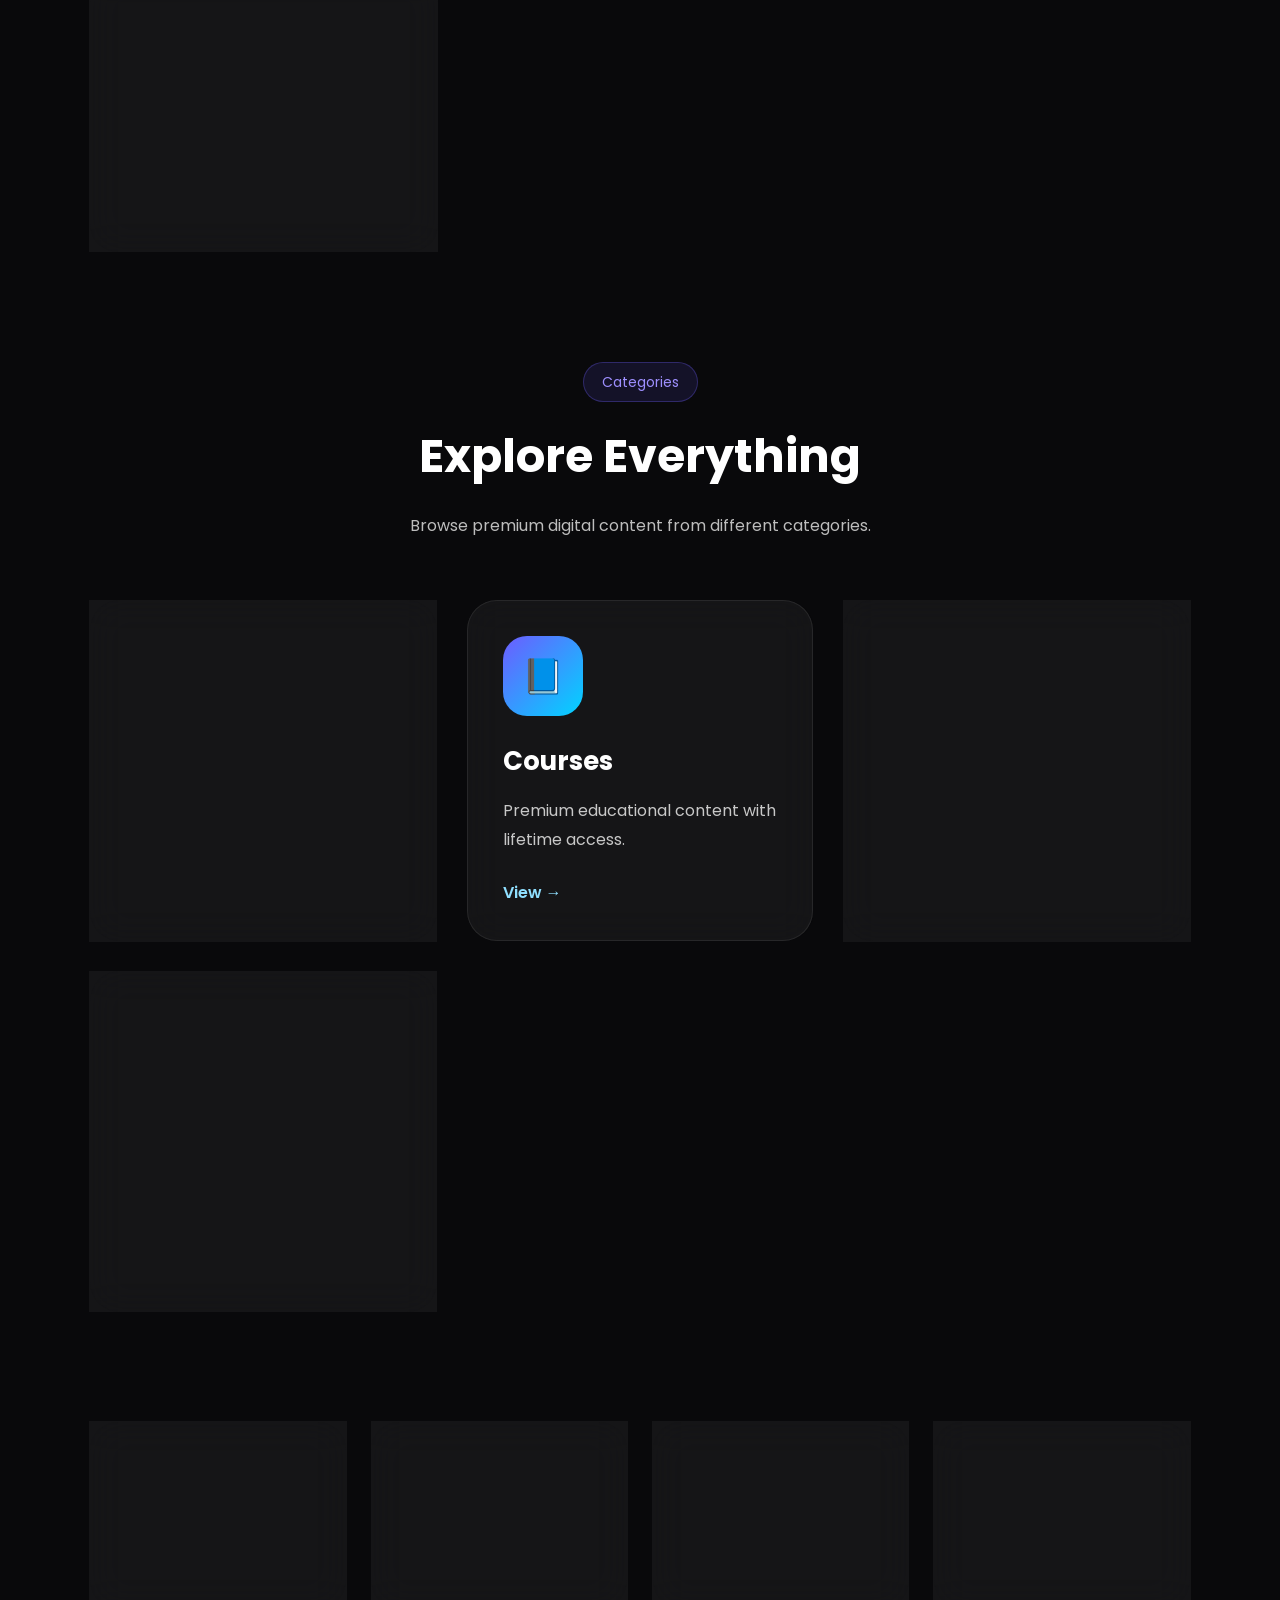
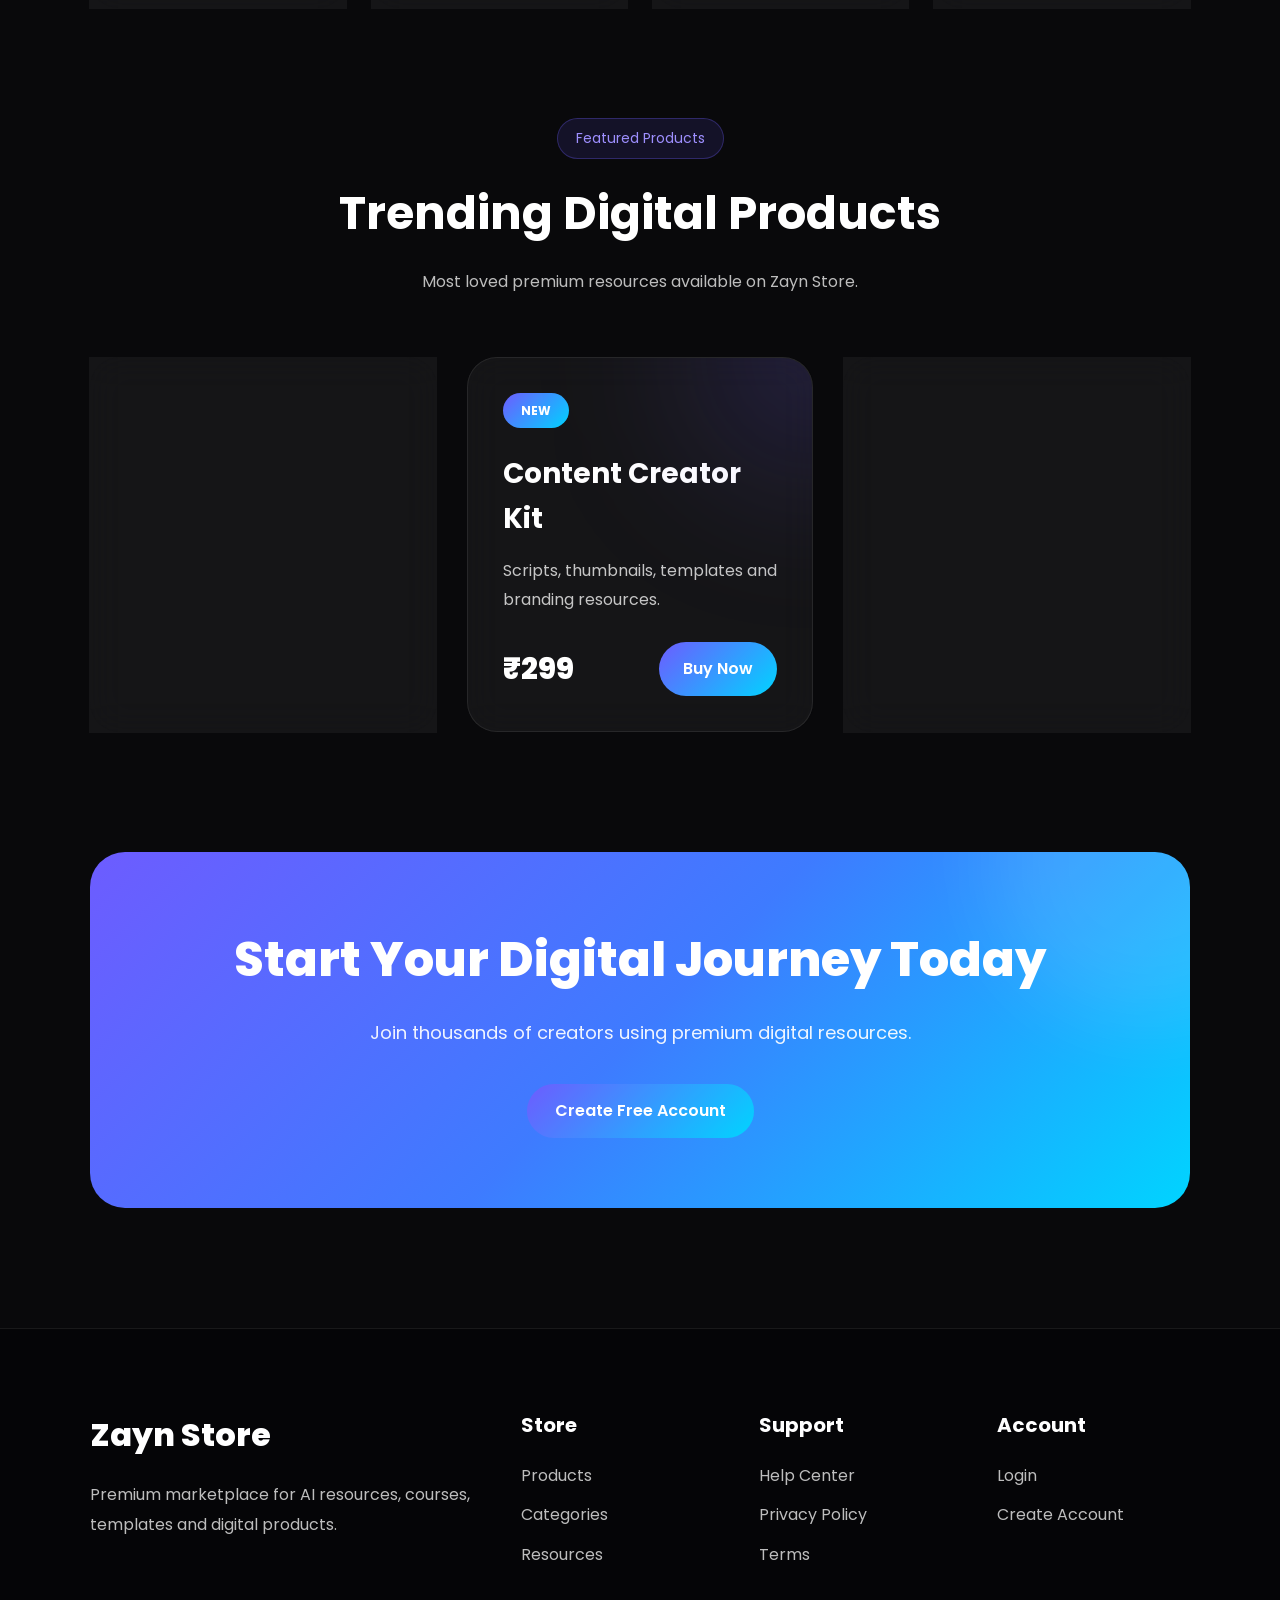
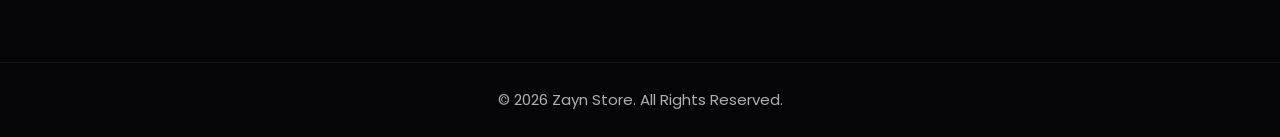
==== commit 12b3f91c: "Clean up header by removing unused buttons and links Removed unnecessary elements from the header se" ====
--- a/index.html
+++ b/index.html
@@ -127,27 +127,6 @@
 
 </header>
 
-🌙
-
-</button>
-
-<a href="login.html" class="login-btn">
-
-Login
-
-</a>
-
-<button class="menu-btn">
-
-☰
-
-</button>
-
-</div>
-
-</nav>
-
-</header>
 
 <!-- Hero -->
 
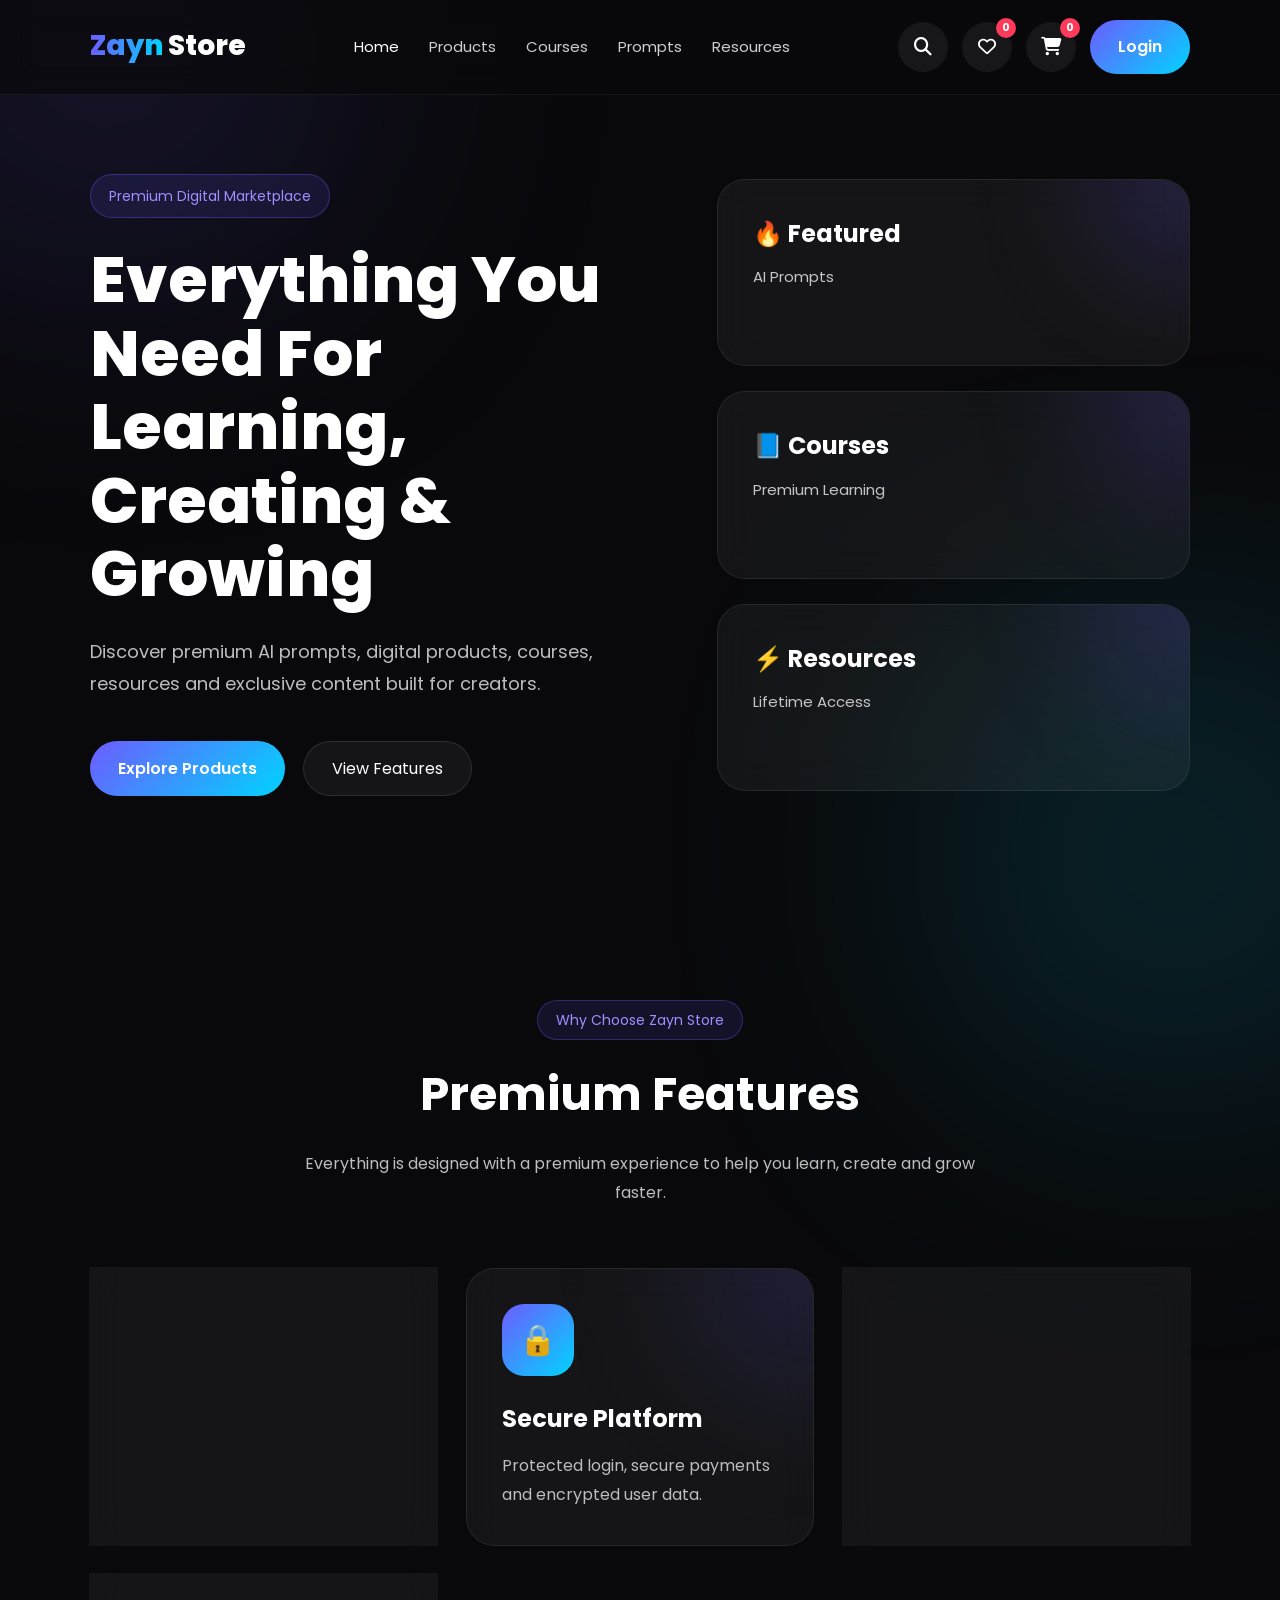
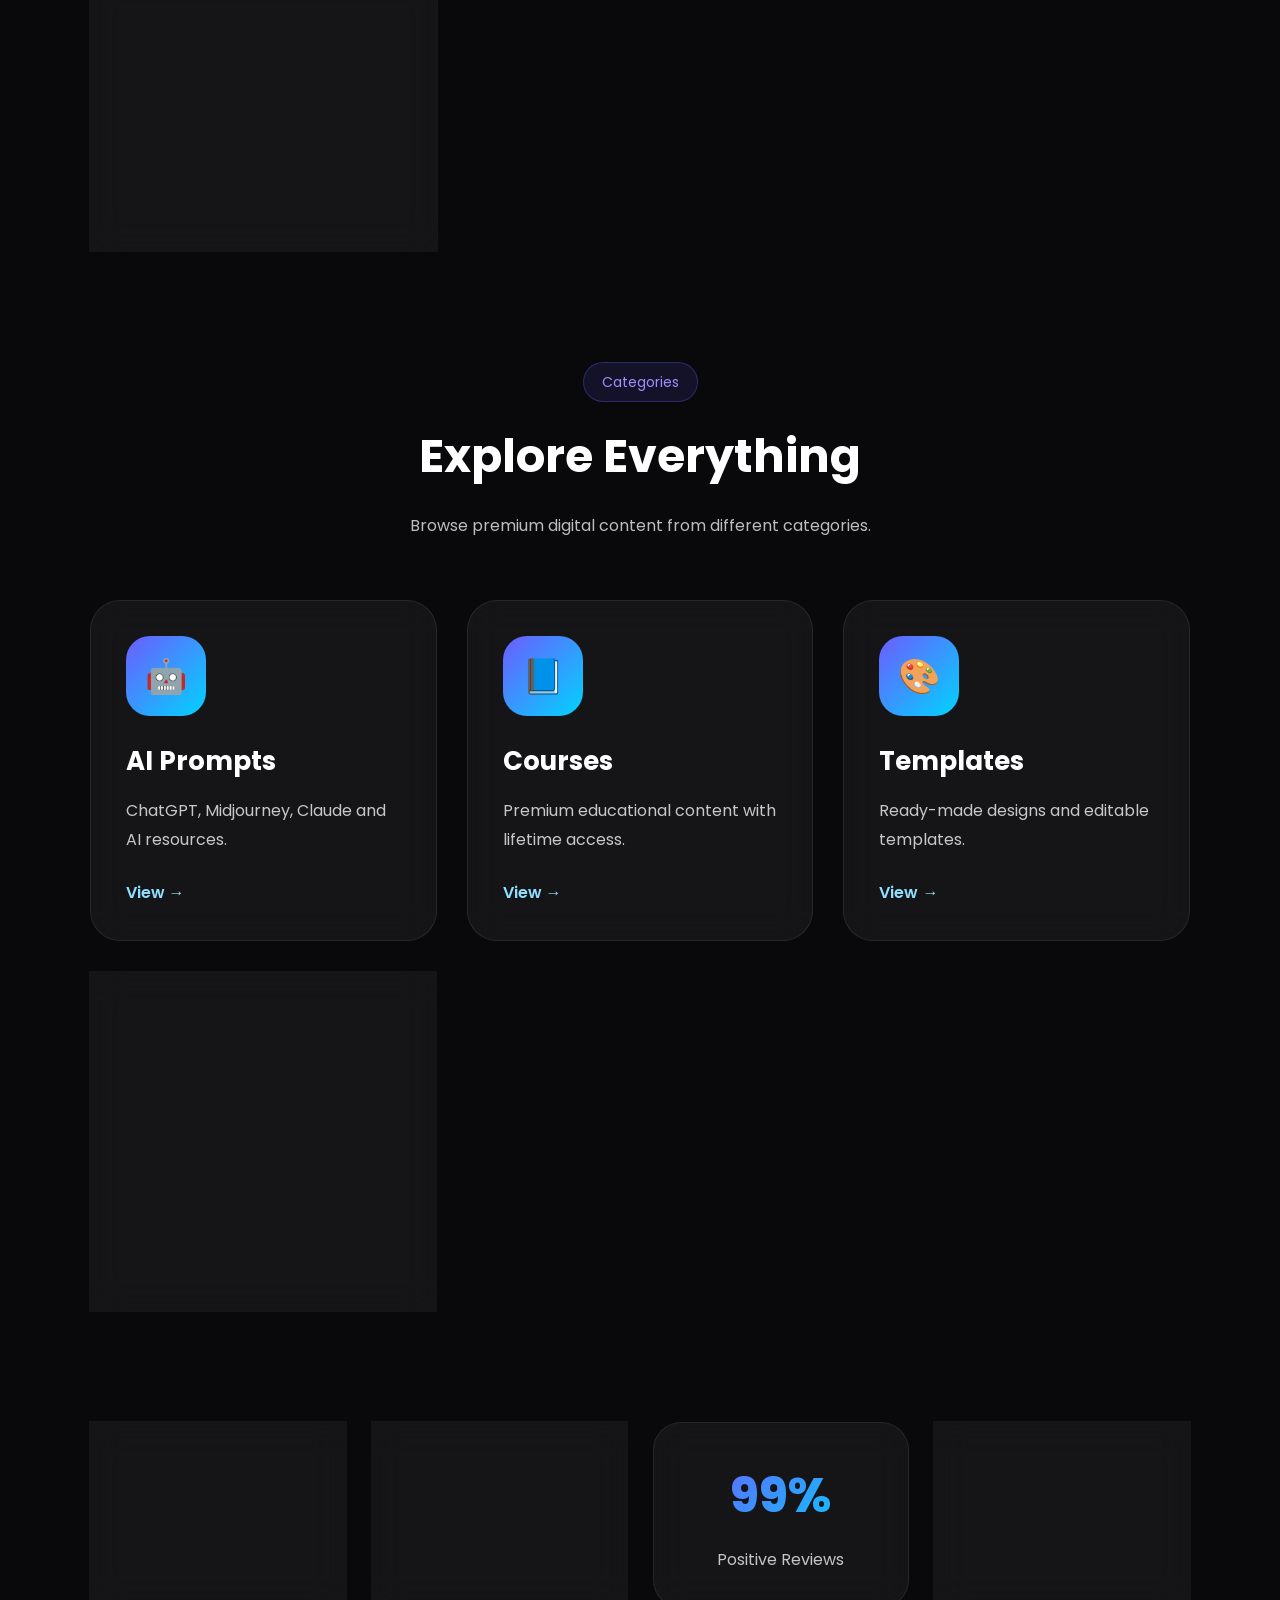
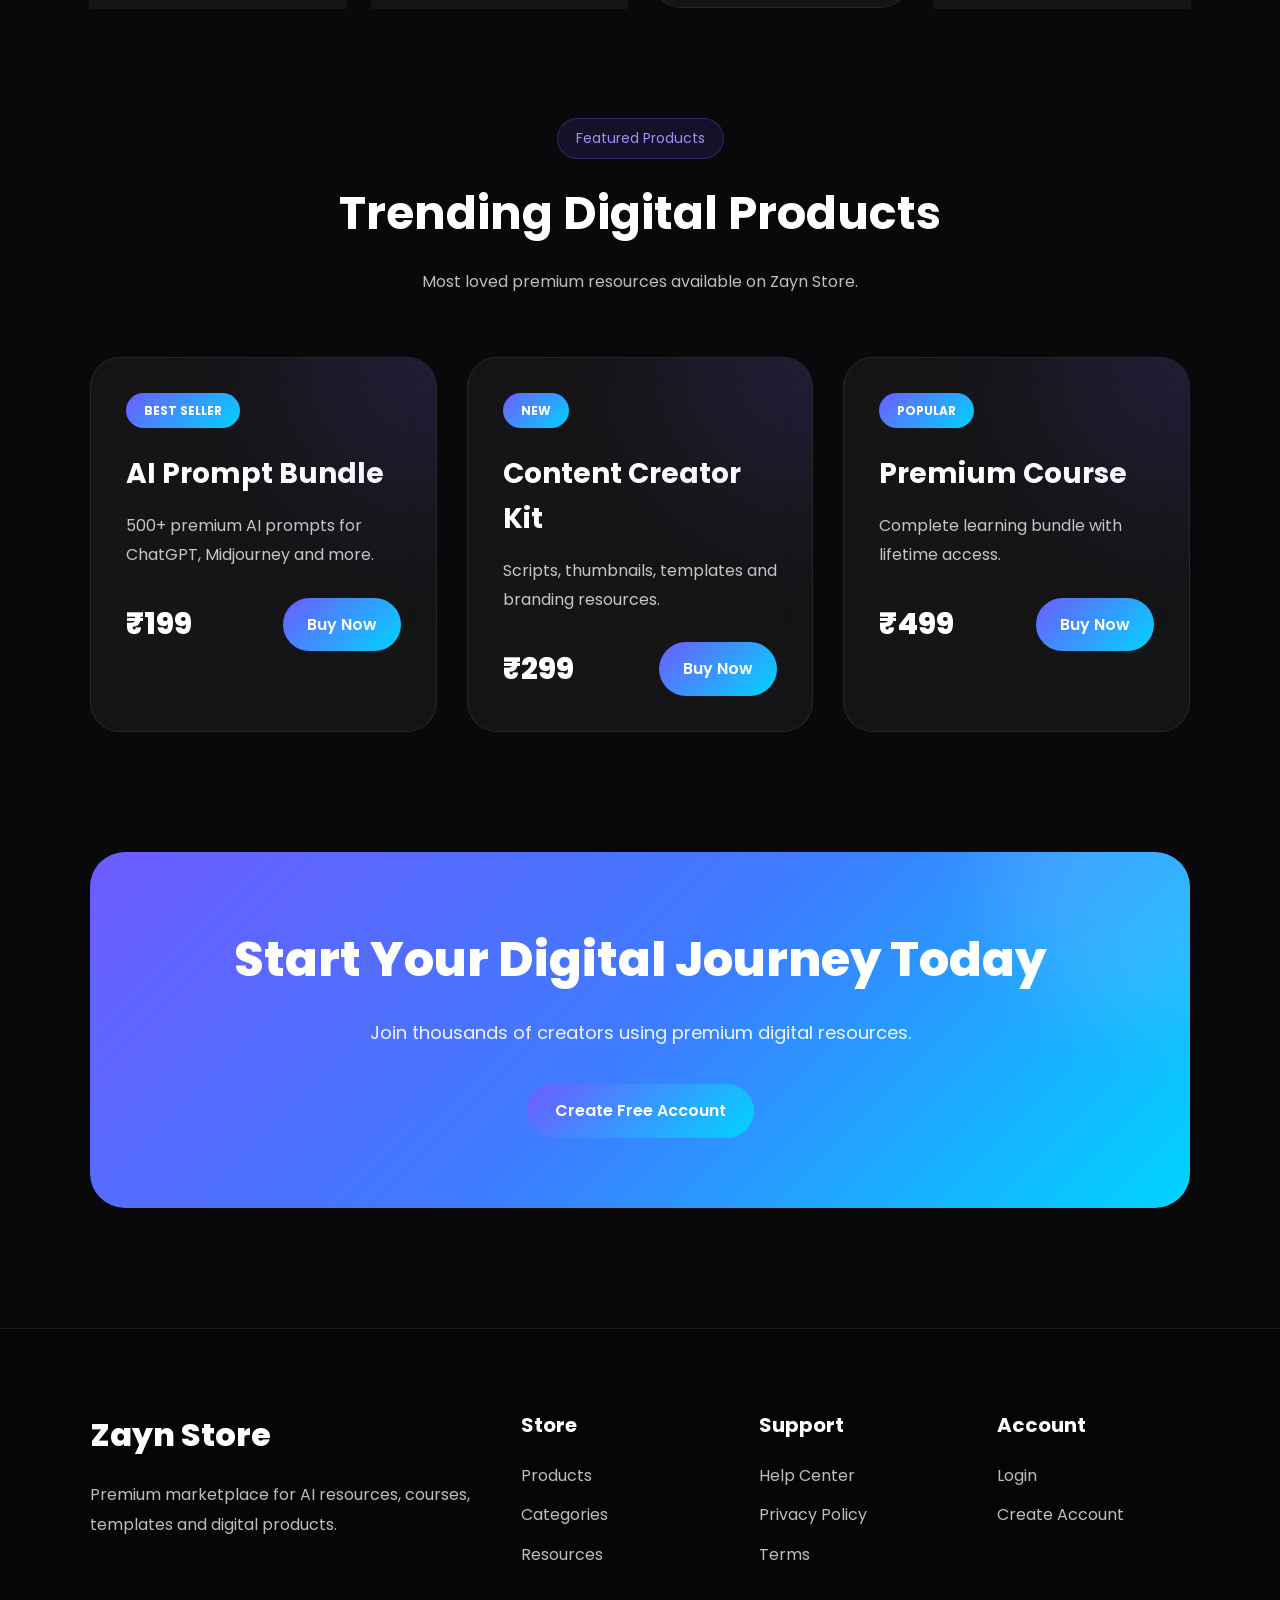
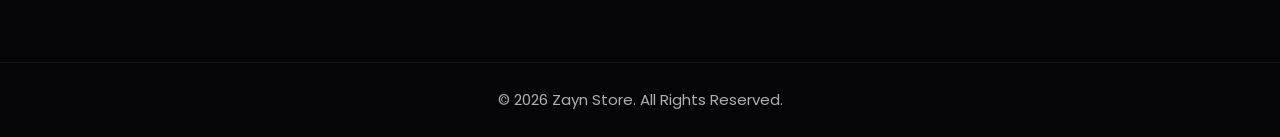
==== commit 8abdc0e7: "Add author meta tag and favicon link" ====
--- a/index.html
+++ b/index.html
@@ -13,18 +13,22 @@
 
 <meta name="theme-color" content="#09090B">
 
+<meta name="author" content="Zayn Store">
+
 <link rel="preconnect" href="https://fonts.googleapis.com">
 
 <link rel="preconnect" href="https://fonts.gstatic.com" crossorigin>
 
 <link href="https://fonts.googleapis.com/css2?family=Poppins:wght@300;400;500;600;700;800&display=swap" rel="stylesheet">
 
+<link rel="stylesheet" href="https://cdnjs.cloudflare.com/ajax/libs/font-awesome/6.7.2/css/all.min.css">
+
 <link rel="stylesheet" href="style.css">
 
+<link rel="icon" type="image/png" href="assets/logo/favicon.png">
+
 </head>
-
-<body>
-
+     
 <!-- Loader -->
 
 <div id="loader">
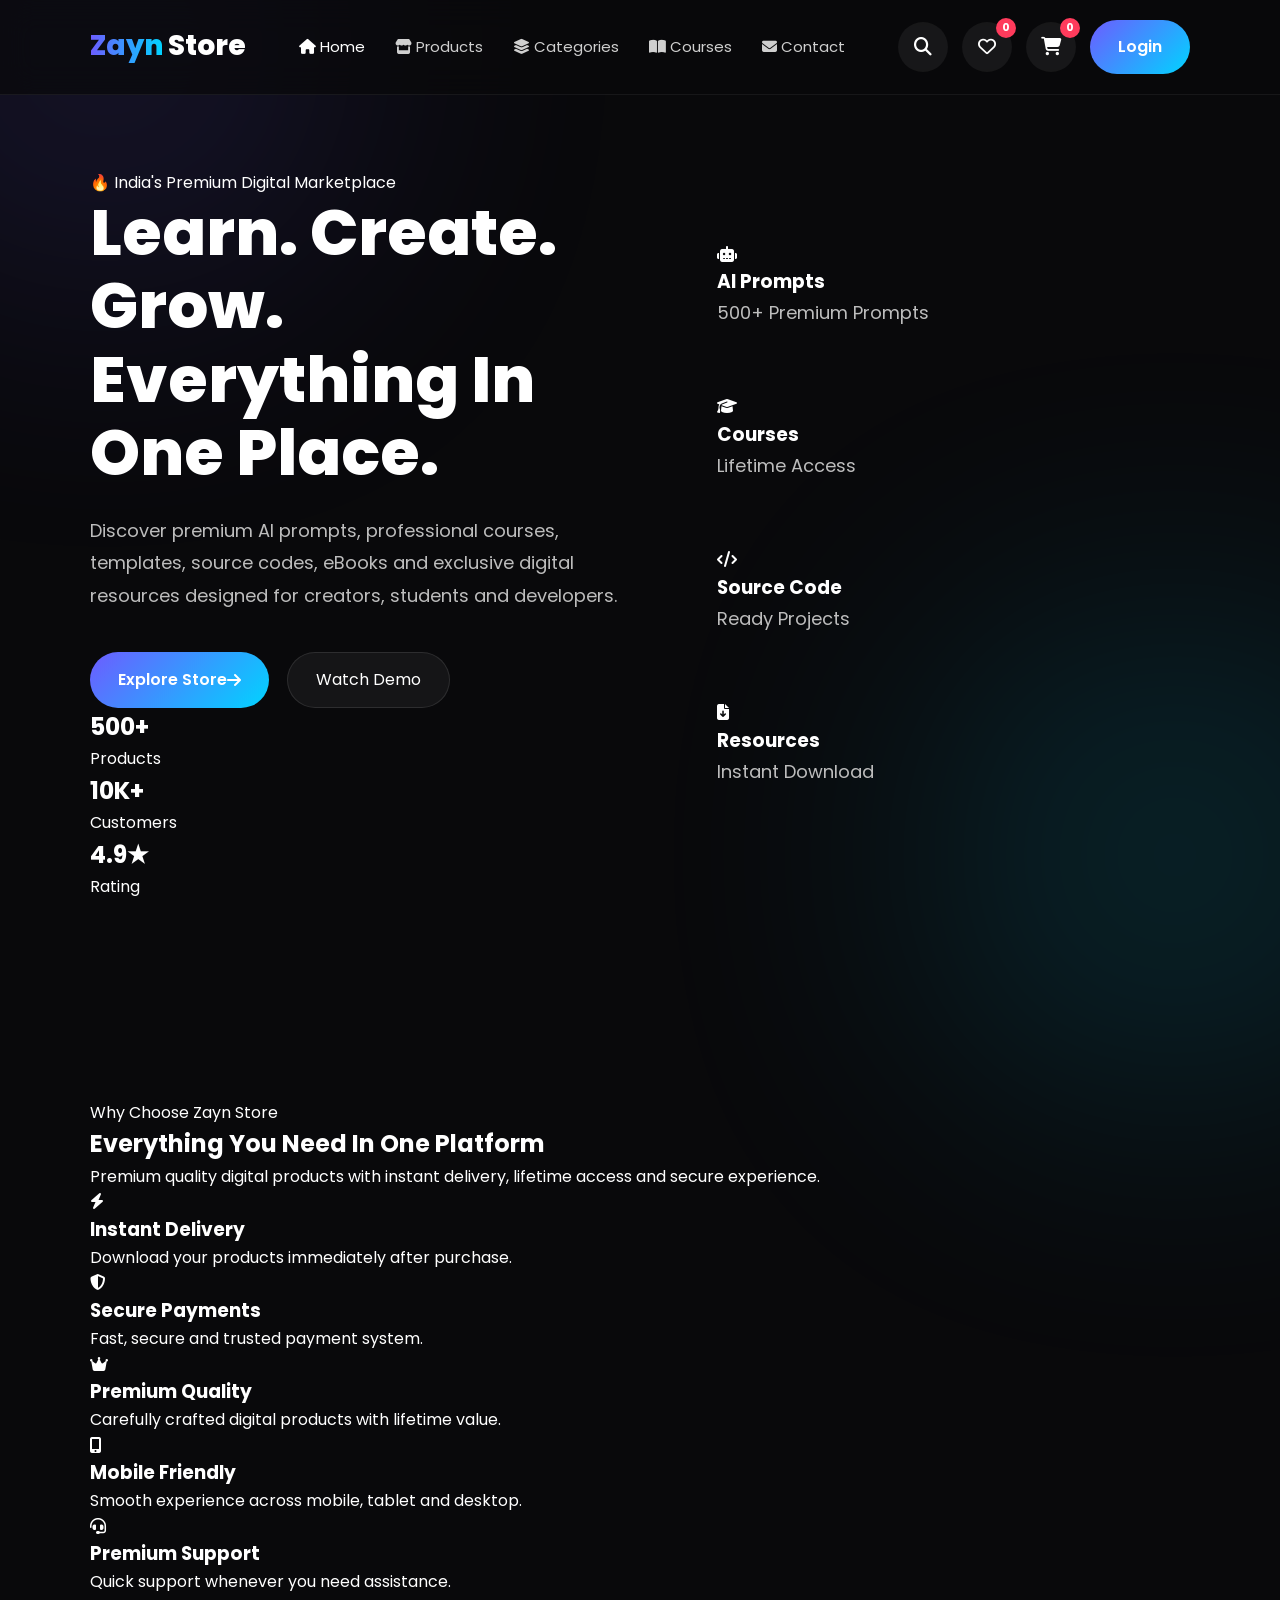
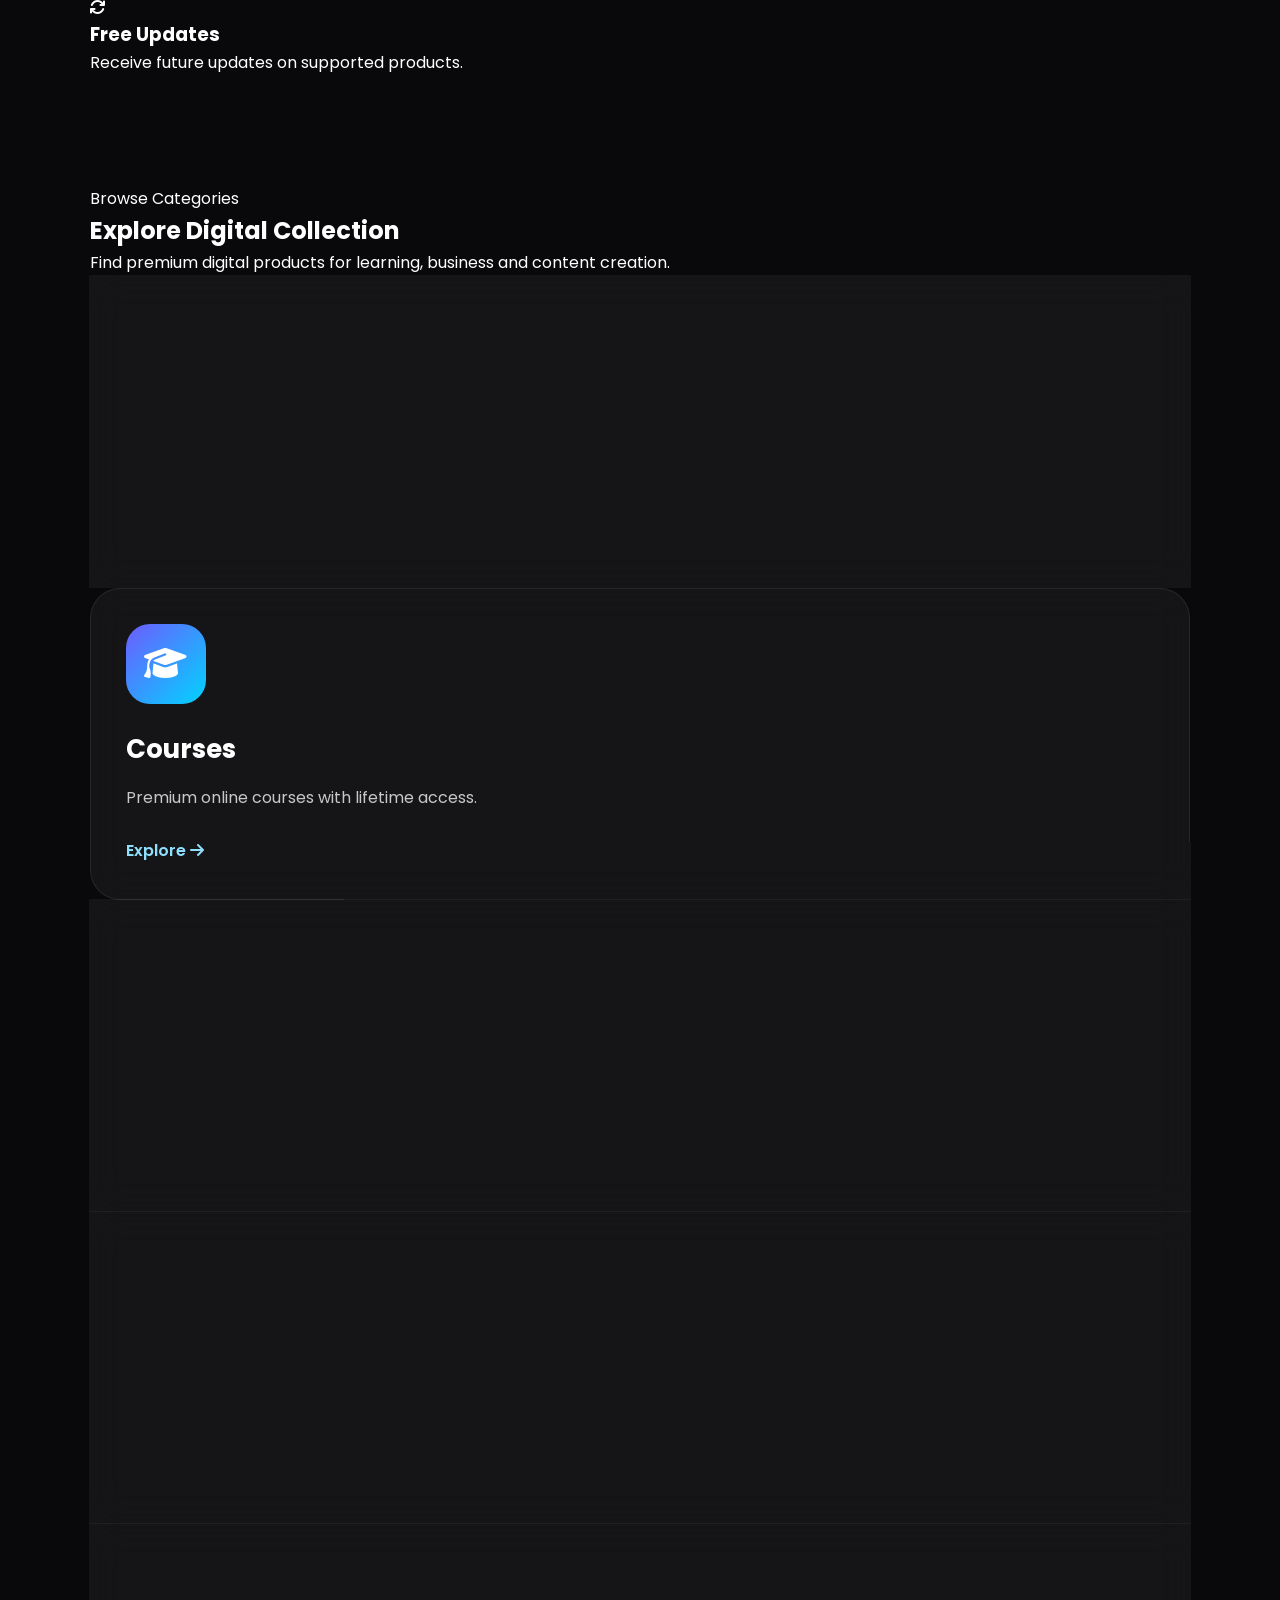
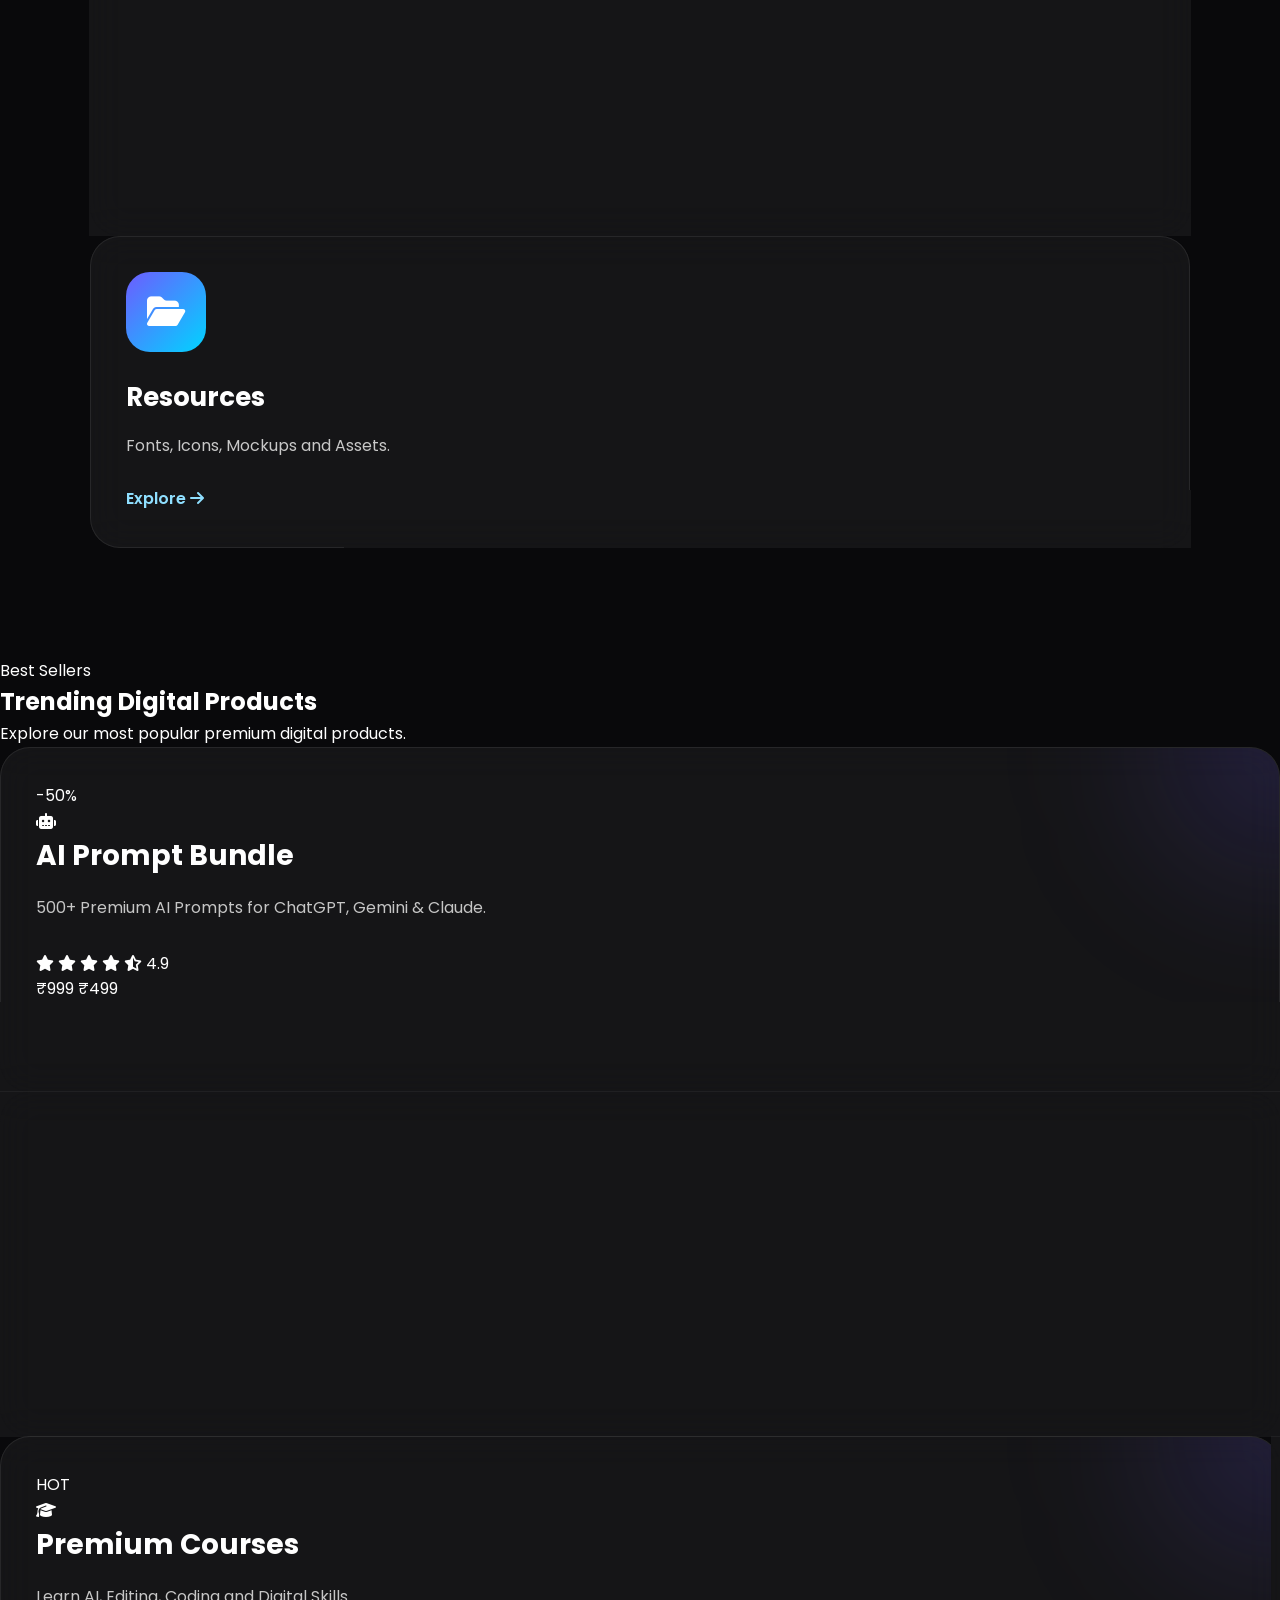
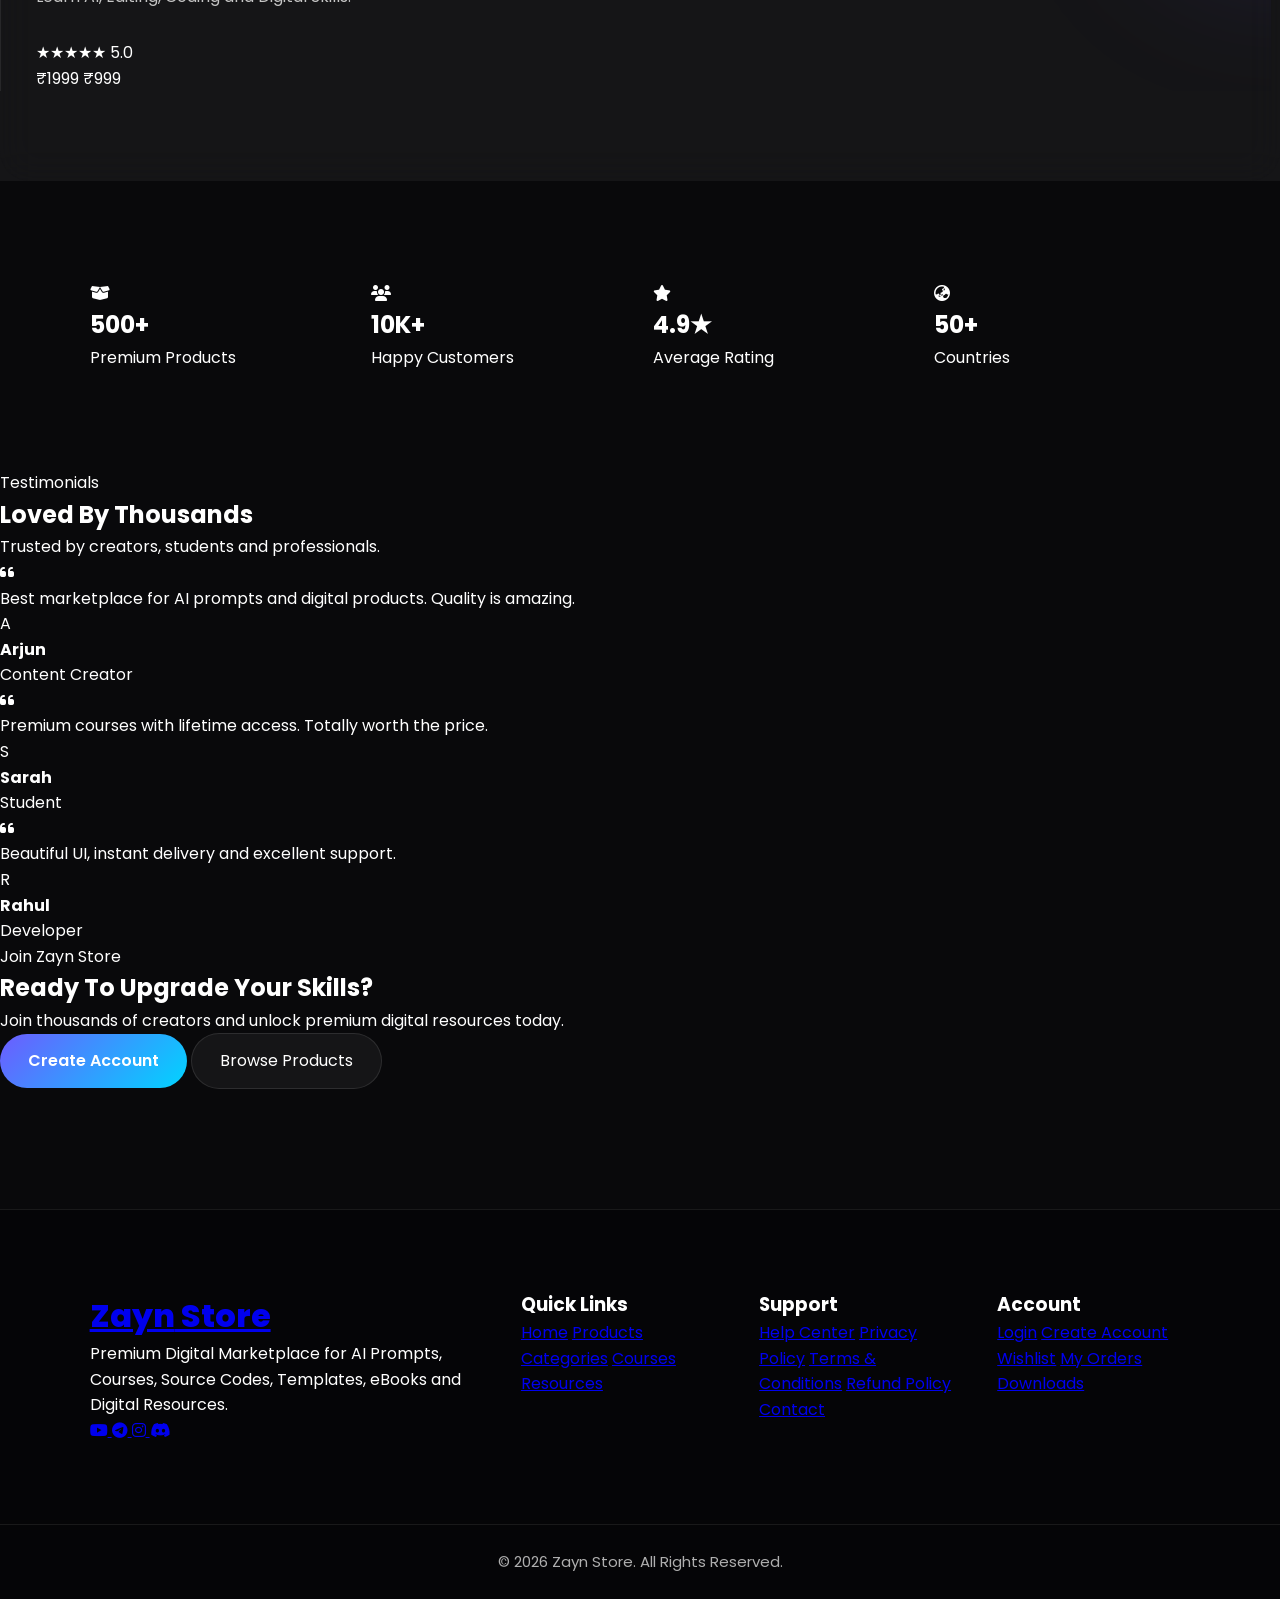
==== commit fb0f8805: "Refactor index.html for improved structure and content Updated the description meta tag and improved" ====
--- a/index.html
+++ b/index.html
@@ -9,7 +9,7 @@
 
 <title>Zayn Store | Premium Digital Marketplace</title>
 
-<meta name="description" content="Zayn Store - Premium Digital Marketplace for Courses, AI Tools, Prompts, Resources and Digital Products.">
+<meta name="description" content="Premium Digital Marketplace for Courses, AI Tools, Templates, Resources and Digital Products.">
 
 <meta name="theme-color" content="#09090B">
 
@@ -25,39 +25,51 @@
 
 <link rel="stylesheet" href="style.css">
 
-<link rel="icon" type="image/png" href="assets/logo/favicon.png">
+<link rel="icon" href="assets/logo/favicon.png" type="image/png">
 
 </head>
-     
-<!-- Loader -->
+
+<body>
+
+<!-- ===========================
+     Loader
+=========================== -->
 
 <div id="loader">
 
-<div class="loader-box">
-
-<div class="loader-logo">
-
-ZS
+    <div class="loader-box">
+
+        <div class="loader-logo">
+            ZS
+        </div>
+
+        <h2>Zayn Store</h2>
+
+        <p>Loading Experience...</p>
+
+    </div>
 
 </div>
 
-<p>Loading Zayn Store...</p>
-
-</div>
-
-</div>
-
-<!-- Background -->
+<!-- ===========================
+     Background Effects
+=========================== -->
 
 <div class="bg-blur blur-1"></div>
 
 <div class="bg-blur blur-2"></div>
 
+<div class="noise"></div>
+
 <!-- ===========================
-     Header
+     Header Starts Here
 =========================== -->
 
 <header>
+
+     <!-- ===========================
+     Premium Navbar
+=========================== -->
 
 <nav class="navbar">
 
@@ -68,23 +80,38 @@
     <ul class="nav-links">
 
         <li>
-            <a href="index.html" class="active">Home</a>
+            <a href="index.html" class="active">
+                <i class="fa-solid fa-house"></i>
+                Home
+            </a>
         </li>
 
         <li>
-            <a href="products.html">Products</a>
+            <a href="products.html">
+                <i class="fa-solid fa-store"></i>
+                Products
+            </a>
         </li>
 
         <li>
-            <a href="#">Courses</a>
+            <a href="#">
+                <i class="fa-solid fa-layer-group"></i>
+                Categories
+            </a>
         </li>
 
         <li>
-            <a href="#">Prompts</a>
+            <a href="#">
+                <i class="fa-solid fa-book-open"></i>
+                Courses
+            </a>
         </li>
 
         <li>
-            <a href="#">Resources</a>
+            <a href="#">
+                <i class="fa-solid fa-envelope"></i>
+                Contact
+            </a>
         </li>
 
     </ul>
@@ -92,37 +119,25 @@
     <div class="nav-actions">
 
         <button class="icon-btn" title="Search">
-
             <i class="fa-solid fa-magnifying-glass"></i>
-
         </button>
 
         <button class="icon-btn" title="Wishlist">
-
             <i class="fa-regular fa-heart"></i>
-
             <span class="badge-count">0</span>
-
         </button>
 
         <button class="icon-btn" title="Cart">
-
             <i class="fa-solid fa-cart-shopping"></i>
-
             <span class="badge-count">0</span>
-
         </button>
 
         <a href="login.html" class="login-btn">
-
             Login
-
         </a>
 
-        <button class="menu-btn" title="Menu">
-
+        <button class="menu-btn">
             <i class="fa-solid fa-bars"></i>
-
         </button>
 
     </div>
@@ -131,320 +146,641 @@
 
 </header>
 
-
-<!-- Hero -->
+     <!-- ===========================
+     Hero Section
+=========================== -->
 
 <section class="hero">
 
-<div class="hero-left">
-
-<span class="badge">
-
-Premium Digital Marketplace
-
-</span>
-
-<h1>
-
-Everything You Need
-
-For Learning,
-
-Creating & Growing
-
-</h1>
-
-<p>
-
-Discover premium AI prompts, digital products, courses,
-
-resources and exclusive content built for creators.
-
-</p>
-
-<div class="hero-buttons">
-
-<a href="products.html" class="primary-btn">
-
-Explore Products
-
-</a>
-
-<a href="#" class="secondary-btn">
-
-View Features
-
-</a>
-
-</div>
-
-</div>
-
-<div class="hero-right">
-
-<div class="glass-card">
-
-<h3>🔥 Featured</h3>
-
-<p>AI Prompts</p>
-
-</div>
-
-<div class="glass-card">
-
-<h3>📘 Courses</h3>
-
-<p>Premium Learning</p>
-
-</div>
-
-<div class="glass-card">
-
-<h3>⚡ Resources</h3>
-
-<p>Lifetime Access</p>
-
-</div>
-
-</div>
+    <div class="hero-left">
+
+        <span class="hero-badge">
+            🔥 India's Premium Digital Marketplace
+        </span>
+
+        <h1>
+
+            Learn.
+            Create.
+            Grow.
+
+            <span>Everything In One Place.</span>
+
+        </h1>
+
+        <p>
+
+            Discover premium AI prompts, professional courses,
+            templates, source codes, eBooks and exclusive
+            digital resources designed for creators,
+            students and developers.
+
+        </p>
+
+        <div class="hero-buttons">
+
+            <a href="products.html" class="primary-btn">
+
+                Explore Store
+
+                <i class="fa-solid fa-arrow-right"></i>
+
+            </a>
+
+            <a href="#" class="secondary-btn">
+
+                Watch Demo
+
+            </a>
+
+        </div>
+
+        <div class="hero-stats">
+
+            <div class="hero-stat">
+
+                <h2>500+</h2>
+
+                <span>Products</span>
+
+            </div>
+
+            <div class="hero-stat">
+
+                <h2>10K+</h2>
+
+                <span>Customers</span>
+
+            </div>
+
+            <div class="hero-stat">
+
+                <h2>4.9★</h2>
+
+                <span>Rating</span>
+
+            </div>
+
+        </div>
+
+    </div>
+
+    <div class="hero-right">
+
+        <div class="floating-card card-1">
+
+            <i class="fa-solid fa-robot"></i>
+
+            <h3>AI Prompts</h3>
+
+            <p>500+ Premium Prompts</p>
+
+        </div>
+
+        <div class="floating-card card-2">
+
+            <i class="fa-solid fa-graduation-cap"></i>
+
+            <h3>Courses</h3>
+
+            <p>Lifetime Access</p>
+
+        </div>
+
+        <div class="floating-card card-3">
+
+            <i class="fa-solid fa-code"></i>
+
+            <h3>Source Code</h3>
+
+            <p>Ready Projects</p>
+
+        </div>
+
+        <div class="floating-card card-4">
+
+            <i class="fa-solid fa-file-arrow-down"></i>
+
+            <h3>Resources</h3>
+
+            <p>Instant Download</p>
+
+        </div>
+
+    </div>
 
 </section>
 
-  <!-- ===========================
-     Features Section
+<!-- ===========================
+     Premium Features
 =========================== -->
 
 <section class="features">
 
-<div class="section-title">
-
-<span class="small-title">Why Choose Zayn Store</span>
-
-<h2>Premium Features</h2>
-
-<p>
-
-Everything is designed with a premium experience to help you learn, create and grow faster.
-
-</p>
-
-</div>
-
-<div class="feature-grid">
-
-<div class="card">
-
-<div class="icon">🚀</div>
-
-<h3>Fast Delivery</h3>
-
-<p>
-
-Instant access to all digital products after purchase.
-
-</p>
-
-</div>
-
-<div class="card">
-
-<div class="icon">🔒</div>
-
-<h3>Secure Platform</h3>
-
-<p>
-
-Protected login, secure payments and encrypted user data.
-
-</p>
-
-</div>
-
-<div class="card">
-
-<div class="icon">💎</div>
-
-<h3>Premium Quality</h3>
-
-<p>
-
-Every resource is carefully selected and regularly updated.
-
-</p>
-
-</div>
-
-<div class="card">
-
-<div class="icon">📱</div>
-
-<h3>Mobile Friendly</h3>
-
-<p>
-
-Responsive design that works perfectly on every device.
-
-</p>
-
-</div>
-
-</div>
+    <div class="section-header">
+
+        <span class="section-tag">
+
+            Why Choose Zayn Store
+
+        </span>
+
+        <h2>
+
+            Everything You Need
+            In One Platform
+
+        </h2>
+
+        <p>
+
+            Premium quality digital products with instant delivery,
+            lifetime access and secure experience.
+
+        </p>
+
+    </div>
+
+    <div class="features-grid">
+
+        <div class="feature-card">
+
+            <div class="feature-icon">
+
+                <i class="fa-solid fa-bolt"></i>
+
+            </div>
+
+            <h3>
+
+                Instant Delivery
+
+            </h3>
+
+            <p>
+
+                Download your products immediately after purchase.
+
+            </p>
+
+        </div>
+
+        <div class="feature-card">
+
+            <div class="feature-icon">
+
+                <i class="fa-solid fa-shield-halved"></i>
+
+            </div>
+
+            <h3>
+
+                Secure Payments
+
+            </h3>
+
+            <p>
+
+                Fast, secure and trusted payment system.
+
+            </p>
+
+        </div>
+
+        <div class="feature-card">
+
+            <div class="feature-icon">
+
+                <i class="fa-solid fa-crown"></i>
+
+            </div>
+
+            <h3>
+
+                Premium Quality
+
+            </h3>
+
+            <p>
+
+                Carefully crafted digital products with lifetime value.
+
+            </p>
+
+        </div>
+
+        <div class="feature-card">
+
+            <div class="feature-icon">
+
+                <i class="fa-solid fa-mobile-screen-button"></i>
+
+            </div>
+
+            <h3>
+
+                Mobile Friendly
+
+            </h3>
+
+            <p>
+
+                Smooth experience across mobile, tablet and desktop.
+
+            </p>
+
+        </div>
+
+        <div class="feature-card">
+
+            <div class="feature-icon">
+
+                <i class="fa-solid fa-headset"></i>
+
+            </div>
+
+            <h3>
+
+                Premium Support
+
+            </h3>
+
+            <p>
+
+                Quick support whenever you need assistance.
+
+            </p>
+
+        </div>
+
+        <div class="feature-card">
+
+            <div class="feature-icon">
+
+                <i class="fa-solid fa-arrows-rotate"></i>
+
+            </div>
+
+            <h3>
+
+                Free Updates
+
+            </h3>
+
+            <p>
+
+                Receive future updates on supported products.
+
+            </p>
+
+        </div>
+
+    </div>
 
 </section>
 
-
-
-
-
 <!-- ===========================
-     Categories
+     Premium Categories
 =========================== -->
 
 <section class="categories">
 
-<div class="section-title">
-
-<span class="small-title">
-
-Categories
-
-</span>
-
-<h2>
-
-Explore Everything
-
-</h2>
-
-<p>
-
-Browse premium digital content from different categories.
-
-</p>
-
-</div>
-
-<div class="category-grid">
-
-<a href="products.html" class="category-card">
-
-<div class="category-icon">
-
-🤖
-
-</div>
-
-<h3>
-
-AI Prompts
-
-</h3>
-
-<p>
-
-ChatGPT, Midjourney, Claude and AI resources.
-
-</p>
-
-<span>
-
-View →
-
-</span>
-
-</a>
-
-<a href="products.html" class="category-card">
-
-<div class="category-icon">
-
-📘
-
-</div>
-
-<h3>
-
-Courses
-
-</h3>
-
-<p>
-
-Premium educational content with lifetime access.
-
-</p>
-
-<span>
-
-View →
-
-</span>
-
-</a>
-
-<a href="products.html" class="category-card">
-
-<div class="category-icon">
-
-🎨
-
-</div>
-
-<h3>
-
-Templates
-
-</h3>
-
-<p>
-
-Ready-made designs and editable templates.
-
-</p>
-
-<span>
-
-View →
-
-</span>
-
-</a>
-
-<a href="products.html" class="category-card">
-
-<div class="category-icon">
-
-📂
-
-</div>
-
-<h3>
-
-Resources
-
-</h3>
-
-<p>
-
-Digital files, tools and exclusive downloads.
-
-</p>
-
-<span>
-
-View →
-
-</span>
-
-</a>
-
-</div>
+    <div class="section-header">
+
+        <span class="section-tag">
+
+            Browse Categories
+
+        </span>
+
+        <h2>
+
+            Explore Digital Collection
+
+        </h2>
+
+        <p>
+
+            Find premium digital products for learning,
+            business and content creation.
+
+        </p>
+
+    </div>
+
+    <div class="categories-grid">
+
+        <a href="products.html" class="category-card">
+
+            <div class="category-icon">
+                <i class="fa-solid fa-robot"></i>
+            </div>
+
+            <h3>AI Prompts</h3>
+
+            <p>
+                ChatGPT, Claude, Gemini,
+                Midjourney & AI Tools.
+            </p>
+
+            <span>
+                Explore
+                <i class="fa-solid fa-arrow-right"></i>
+            </span>
+
+        </a>
+
+        <a href="products.html" class="category-card">
+
+            <div class="category-icon">
+                <i class="fa-solid fa-graduation-cap"></i>
+            </div>
+
+            <h3>Courses</h3>
+
+            <p>
+                Premium online courses with
+                lifetime access.
+            </p>
+
+            <span>
+                Explore
+                <i class="fa-solid fa-arrow-right"></i>
+            </span>
+
+        </a>
+
+        <a href="products.html" class="category-card">
+
+            <div class="category-icon">
+                <i class="fa-solid fa-code"></i>
+            </div>
+
+            <h3>Source Code</h3>
+
+            <p>
+                Android, Web,
+                Flutter & HTML projects.
+            </p>
+
+            <span>
+                Explore
+                <i class="fa-solid fa-arrow-right"></i>
+            </span>
+
+        </a>
+
+        <a href="products.html" class="category-card">
+
+            <div class="category-icon">
+                <i class="fa-solid fa-file-lines"></i>
+            </div>
+
+            <h3>Templates</h3>
+
+            <p>
+                Resume, Canva,
+                Notion and UI Kits.
+            </p>
+
+            <span>
+                Explore
+                <i class="fa-solid fa-arrow-right"></i>
+            </span>
+
+        </a>
+
+        <a href="products.html" class="category-card">
+
+            <div class="category-icon">
+                <i class="fa-solid fa-book-open"></i>
+            </div>
+
+            <h3>eBooks</h3>
+
+            <p>
+                Premium learning guides
+                and educational books.
+            </p>
+
+            <span>
+                Explore
+                <i class="fa-solid fa-arrow-right"></i>
+            </span>
+
+        </a>
+
+        <a href="products.html" class="category-card">
+
+            <div class="category-icon">
+                <i class="fa-solid fa-folder-open"></i>
+            </div>
+
+            <h3>Resources</h3>
+
+            <p>
+                Fonts, Icons,
+                Mockups and Assets.
+            </p>
+
+            <span>
+                Explore
+                <i class="fa-solid fa-arrow-right"></i>
+            </span>
+
+        </a>
+
+    </div>
 
 </section>
 
-
-
-
+<!-- ===========================
+     Trending Products
+=========================== -->
+
+<section class="featured-products">
+
+    <div class="section-header">
+
+        <span class="section-tag">
+            Best Sellers
+        </span>
+
+        <h2>
+            Trending Digital Products
+        </h2>
+
+        <p>
+            Explore our most popular premium digital products.
+        </p>
+
+    </div>
+
+    <div class="products-grid">
+
+        <!-- Product 1 -->
+
+        <div class="product-card">
+
+            <span class="sale-badge">
+                -50%
+            </span>
+
+            <div class="product-image">
+
+                <i class="fa-solid fa-robot"></i>
+
+            </div>
+
+            <div class="product-content">
+
+                <h3>
+                    AI Prompt Bundle
+                </h3>
+
+                <p>
+                    500+ Premium AI Prompts for ChatGPT, Gemini & Claude.
+                </p>
+
+                <div class="rating">
+
+                    <i class="fa-solid fa-star"></i>
+                    <i class="fa-solid fa-star"></i>
+                    <i class="fa-solid fa-star"></i>
+                    <i class="fa-solid fa-star"></i>
+                    <i class="fa-solid fa-star-half-stroke"></i>
+
+                    <span>4.9</span>
+
+                </div>
+
+                <div class="price-box">
+
+                    <span class="old-price">
+                        ₹999
+                    </span>
+
+                    <span class="new-price">
+                        ₹499
+                    </span>
+
+                </div>
+
+                <a href="products.html" class="buy-btn">
+                    Buy Now
+                </a>
+
+            </div>
+
+        </div>
+
+        <!-- Product 2 -->
+
+        <div class="product-card">
+
+            <span class="sale-badge">
+                NEW
+            </span>
+
+            <div class="product-image">
+
+                <i class="fa-solid fa-code"></i>
+
+            </div>
+
+            <div class="product-content">
+
+                <h3>
+                    Source Code Bundle
+                </h3>
+
+                <p>
+                    Premium Android, HTML & Flutter Projects.
+                </p>
+
+                <div class="rating">
+
+                    ★★★★★
+
+                    <span>5.0</span>
+
+                </div>
+
+                <div class="price-box">
+
+                    <span class="old-price">
+                        ₹1499
+                    </span>
+
+                    <span class="new-price">
+                        ₹799
+                    </span>
+
+                </div>
+
+                <a href="products.html" class="buy-btn">
+                    Buy Now
+                </a>
+
+            </div>
+
+        </div>
+
+        <!-- Product 3 -->
+
+        <div class="product-card">
+
+            <span class="sale-badge">
+                HOT
+            </span>
+
+            <div class="product-image">
+
+                <i class="fa-solid fa-graduation-cap"></i>
+
+            </div>
+
+            <div class="product-content">
+
+                <h3>
+                    Premium Courses
+                </h3>
+
+                <p>
+                    Learn AI, Editing, Coding and Digital Skills.
+                </p>
+
+                <div class="rating">
+
+                    ★★★★★
+
+                    <span>5.0</span>
+
+                </div>
+
+                <div class="price-box">
+
+                    <span class="old-price">
+                        ₹1999
+                    </span>
+
+                    <span class="new-price">
+                        ₹999
+                    </span>
+
+                </div>
+
+                <a href="products.html" class="buy-btn">
+                    Buy Now
+                </a>
+
+            </div>
+
+        </div>
+
+    </div>
+
+</section>
 
 <!-- ===========================
      Statistics
@@ -452,253 +788,231 @@
 
 <section class="stats">
 
-<div class="stat-box">
-
-<h2>
-
-500+
-
-</h2>
-
-<p>
-
-Premium Products
-
-</p>
-
-</div>
-
-<div class="stat-box">
-
-<h2>
-
-10K+
-
-</h2>
-
-<p>
-
-Happy Users
-
-</p>
-
-</div>
-
-<div class="stat-box">
-
-<h2>
-
-99%
-
-</h2>
-
-<p>
-
-Positive Reviews
-
-</p>
-
-</div>
-
-<div class="stat-box">
-
-<h2>
-
-24/7
-
-</h2>
-
-<p>
-
-Customer Support
-
-</p>
-
-</div>
+    <div class="stat-card">
+
+        <i class="fa-solid fa-box-open"></i>
+
+        <h2>500+</h2>
+
+        <p>Premium Products</p>
+
+    </div>
+
+    <div class="stat-card">
+
+        <i class="fa-solid fa-users"></i>
+
+        <h2>10K+</h2>
+
+        <p>Happy Customers</p>
+
+    </div>
+
+    <div class="stat-card">
+
+        <i class="fa-solid fa-star"></i>
+
+        <h2>4.9★</h2>
+
+        <p>Average Rating</p>
+
+    </div>
+
+    <div class="stat-card">
+
+        <i class="fa-solid fa-earth-asia"></i>
+
+        <h2>50+</h2>
+
+        <p>Countries</p>
+
+    </div>
 
 </section>
 
-  <!-- ===========================
-     Featured Products
-=========================== -->
-
-<section class="featured">
-
-<div class="section-title">
-
-<span class="small-title">
-
-Featured Products
-
-</span>
-
-<h2>
-
-Trending Digital Products
-
-</h2>
-
-<p>
-
-Most loved premium resources available on Zayn Store.
-
-</p>
-
-</div>
-
-<div class="product-grid">
-
-<div class="product-card">
-
-<span class="product-badge">
-
-BEST SELLER
-
-</span>
-
-<h3>
-
-AI Prompt Bundle
-
-</h3>
-
-<p>
-
-500+ premium AI prompts for ChatGPT, Midjourney and more.
-
-</p>
-
-<div class="product-footer">
-
-<span class="price">
-
-₹199
-
-</span>
-
-<a href="products.html" class="buy-btn">
-
-Buy Now
-
-</a>
-
-</div>
-
-</div>
-
-<div class="product-card">
-
-<span class="product-badge">
-
-NEW
-
-</span>
-
-<h3>
-
-Content Creator Kit
-
-</h3>
-
-<p>
-
-Scripts, thumbnails, templates and branding resources.
-
-</p>
-
-<div class="product-footer">
-
-<span class="price">
-
-₹299
-
-</span>
-
-<a href="products.html" class="buy-btn">
-
-Buy Now
-
-</a>
-
-</div>
-
-</div>
-
-<div class="product-card">
-
-<span class="product-badge">
-
-POPULAR
-
-</span>
-
-<h3>
-
-Premium Course
-
-</h3>
-
-<p>
-
-Complete learning bundle with lifetime access.
-
-</p>
-
-<div class="product-footer">
-
-<span class="price">
-
-₹499
-
-</span>
-
-<a href="products.html" class="buy-btn">
-
-Buy Now
-
-</a>
-
-</div>
-
-</div>
-
-</div>
+<!-- ===========================
+     Testimonials
+=========================== -->
+
+<section class="testimonials">
+
+    <div class="section-header">
+
+        <span class="section-tag">
+
+            Testimonials
+
+        </span>
+
+        <h2>
+
+            Loved By Thousands
+
+        </h2>
+
+        <p>
+
+            Trusted by creators, students and professionals.
+
+        </p>
+
+    </div>
+
+    <div class="testimonial-grid">
+
+        <div class="testimonial-card">
+
+            <div class="quote">
+
+                <i class="fa-solid fa-quote-left"></i>
+
+            </div>
+
+            <p>
+
+                Best marketplace for AI prompts and digital products.
+                Quality is amazing.
+
+            </p>
+
+            <div class="user">
+
+                <div class="avatar">
+
+                    A
+
+                </div>
+
+                <div>
+
+                    <h4>Arjun</h4>
+
+                    <span>Content Creator</span>
+
+                </div>
+
+            </div>
+
+        </div>
+
+        <div class="testimonial-card">
+
+            <div class="quote">
+
+                <i class="fa-solid fa-quote-left"></i>
+
+            </div>
+
+            <p>
+
+                Premium courses with lifetime access.
+                Totally worth the price.
+
+            </p>
+
+            <div class="user">
+
+                <div class="avatar">
+
+                    S
+
+                </div>
+
+                <div>
+
+                    <h4>Sarah</h4>
+
+                    <span>Student</span>
+
+                </div>
+
+            </div>
+
+        </div>
+
+        <div class="testimonial-card">
+
+            <div class="quote">
+
+                <i class="fa-solid fa-quote-left"></i>
+
+            </div>
+
+            <p>
+
+                Beautiful UI, instant delivery and excellent support.
+
+            </p>
+
+            <div class="user">
+
+                <div class="avatar">
+
+                    R
+
+                </div>
+
+                <div>
+
+                    <h4>Rahul</h4>
+
+                    <span>Developer</span>
+
+                </div>
+
+            </div>
+
+        </div>
+
+    </div>
 
 </section>
-
-
 
 <!-- ===========================
      CTA
 =========================== -->
 
-<section class="offer-banner">
-
-<div class="offer-content">
-
-<h2>
-
-Start Your Digital Journey Today
-
-</h2>
-
-<p>
-
-Join thousands of creators using premium digital resources.
-
-</p>
-
-<a href="signup.html" class="primary-btn">
-
-Create Free Account
-
-</a>
-
-</div>
+<section class="cta">
+
+    <div class="cta-box">
+
+        <span class="section-tag">
+
+            Join Zayn Store
+
+        </span>
+
+        <h2>
+
+            Ready To Upgrade Your Skills?
+
+        </h2>
+
+        <p>
+
+            Join thousands of creators and unlock premium digital resources today.
+
+        </p>
+
+        <div class="cta-buttons">
+
+            <a href="signup.html" class="primary-btn">
+
+                Create Account
+
+            </a>
+
+            <a href="products.html" class="secondary-btn">
+
+                Browse Products
+
+            </a>
+
+        </div>
+
+    </div>
 
 </section>
-
-
 
 <!-- ===========================
      Footer
@@ -706,136 +1020,124 @@
 
 <footer>
 
-<div class="footer-container">
-
-<div>
-
-<div class="footer-logo">
-
-Zayn Store
-
-</div>
-
-<p class="footer-text">
-
-Premium marketplace for AI resources, courses, templates and digital products.
-
-</p>
-
-</div>
-
-<div class="footer-column">
-
-<h3>
-
-Store
-
-</h3>
-
-<a href="products.html">
-
-Products
-
-</a>
-
-<a href="#">
-
-Categories
-
-</a>
-
-<a href="#">
-
-Resources
-
-</a>
-
-</div>
-
-<div class="footer-column">
-
-<h3>
-
-Support
-
-</h3>
-
-<a href="#">
-
-Help Center
-
-</a>
-
-<a href="#">
-
-Privacy Policy
-
-</a>
-
-<a href="#">
-
-Terms
-
-</a>
-
-</div>
-
-<div class="footer-column">
-
-<h3>
-
-Account
-
-</h3>
-
-<a href="login.html">
-
-Login
-
-</a>
-
-<a href="signup.html">
-
-Create Account
-
-</a>
-
-</div>
-
-</div>
-
-<div class="footer-bottom">
-
-© 2026 Zayn Store. All Rights Reserved.
-
-</div>
+    <div class="footer-container">
+
+        <div class="footer-about">
+
+            <a href="index.html" class="footer-logo">
+
+                <span>Zayn</span> Store
+
+            </a>
+
+            <p>
+
+                Premium Digital Marketplace for AI Prompts,
+                Courses, Source Codes, Templates,
+                eBooks and Digital Resources.
+
+            </p>
+
+            <div class="social-links">
+
+                <a href="#">
+                    <i class="fa-brands fa-youtube"></i>
+                </a>
+
+                <a href="#">
+                    <i class="fa-brands fa-telegram"></i>
+                </a>
+
+                <a href="#">
+                    <i class="fa-brands fa-instagram"></i>
+                </a>
+
+                <a href="#">
+                    <i class="fa-brands fa-discord"></i>
+                </a>
+
+            </div>
+
+        </div>
+
+        <div class="footer-links">
+
+            <h3>Quick Links</h3>
+
+            <a href="index.html">Home</a>
+
+            <a href="products.html">Products</a>
+
+            <a href="#">Categories</a>
+
+            <a href="#">Courses</a>
+
+            <a href="#">Resources</a>
+
+        </div>
+
+        <div class="footer-links">
+
+            <h3>Support</h3>
+
+            <a href="#">Help Center</a>
+
+            <a href="#">Privacy Policy</a>
+
+            <a href="#">Terms & Conditions</a>
+
+            <a href="#">Refund Policy</a>
+
+            <a href="#">Contact</a>
+
+        </div>
+
+        <div class="footer-links">
+
+            <h3>Account</h3>
+
+            <a href="login.html">Login</a>
+
+            <a href="signup.html">Create Account</a>
+
+            <a href="#">Wishlist</a>
+
+            <a href="#">My Orders</a>
+
+            <a href="#">Downloads</a>
+
+        </div>
+
+    </div>
+
+    <div class="footer-bottom">
+
+        <p>
+
+            © 2026 Zayn Store. All Rights Reserved.
+
+        </p>
+
+    </div>
 
 </footer>
 
-
-
-<!-- Scroll To Top -->
+<!-- ===========================
+     Scroll To Top
+=========================== -->
 
 <button id="scrollTop">
 
-↑
+    <i class="fa-solid fa-arrow-up"></i>
 
 </button>
 
-
+<!-- ===========================
+     JavaScript
+=========================== -->
 
 <script src="script.js"></script>
 
-
 </body>
 
 </html>
-  
-<!--
-<div id="loader">
-    <div class="loader-box">
-        <div class="loader-logo">ZS</div>
-        <p>Loading Zayn Store...</p>
-    </div>
-</div>
--->
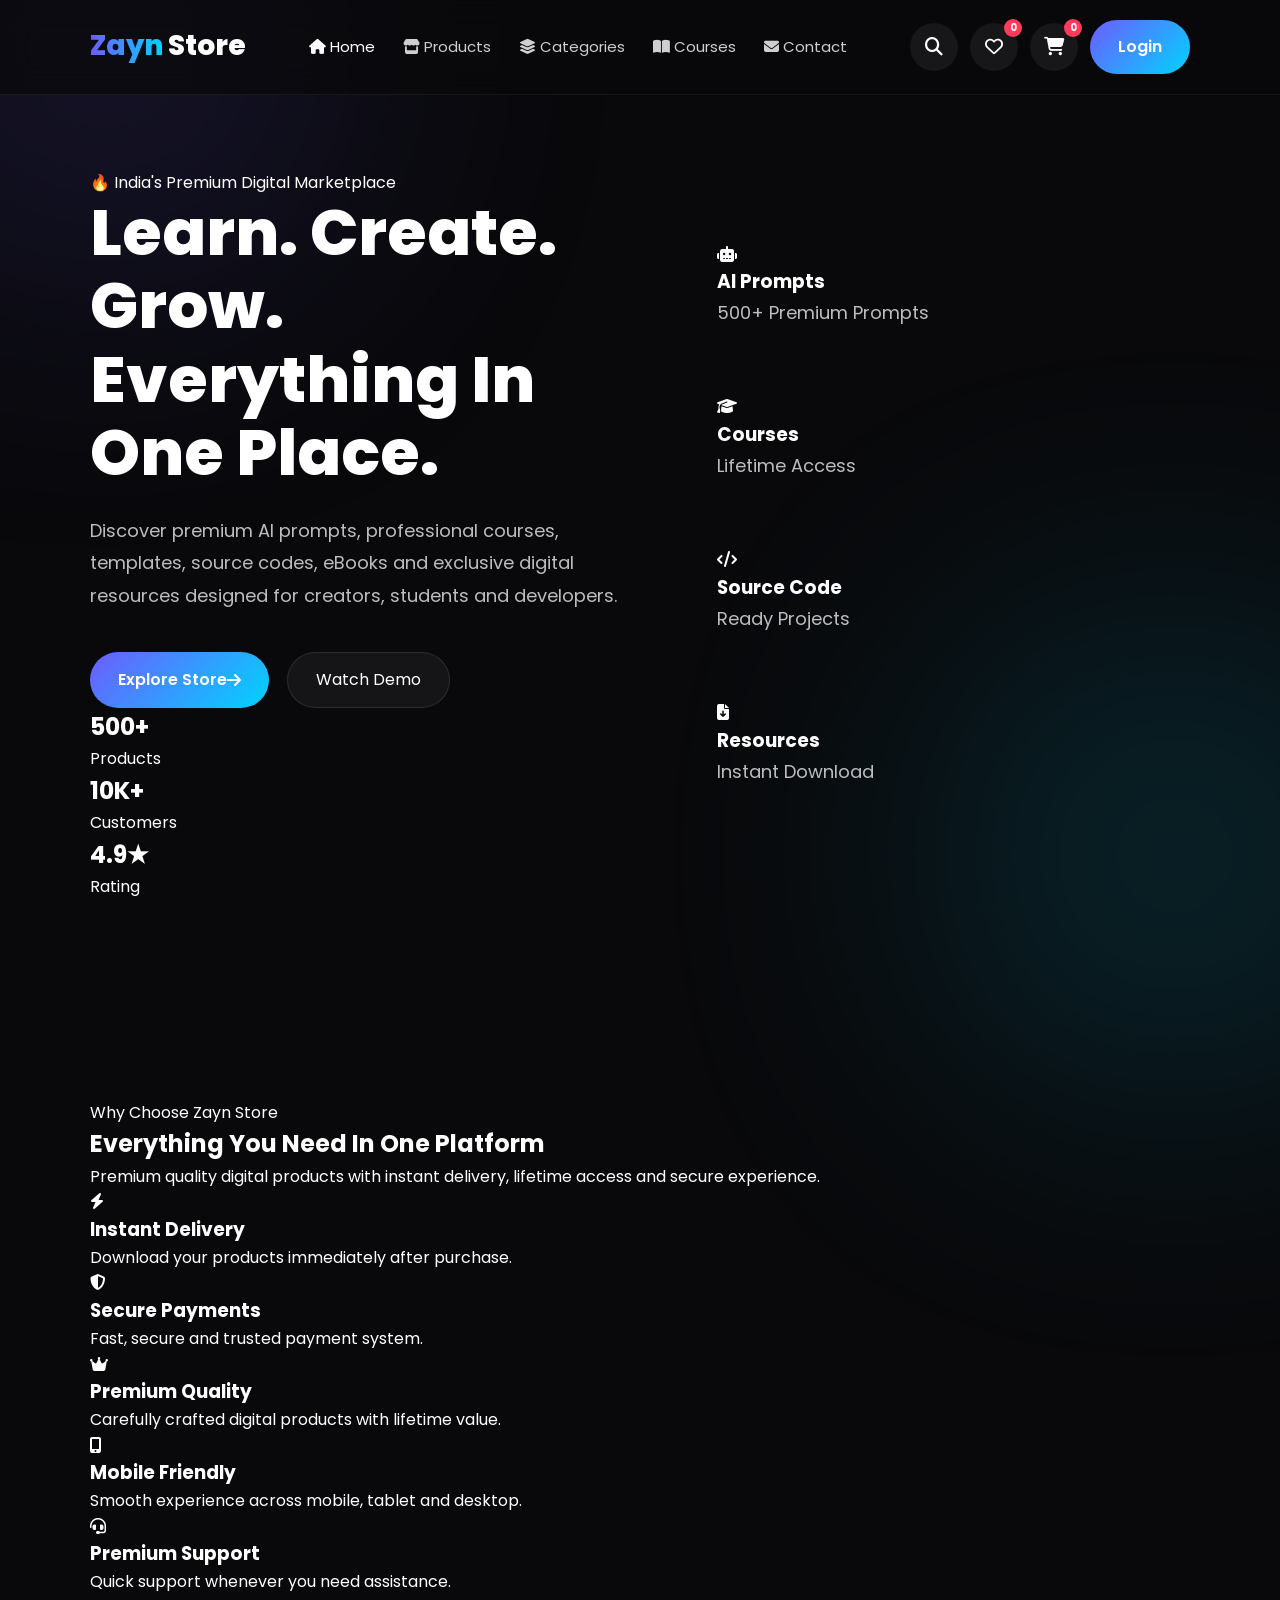
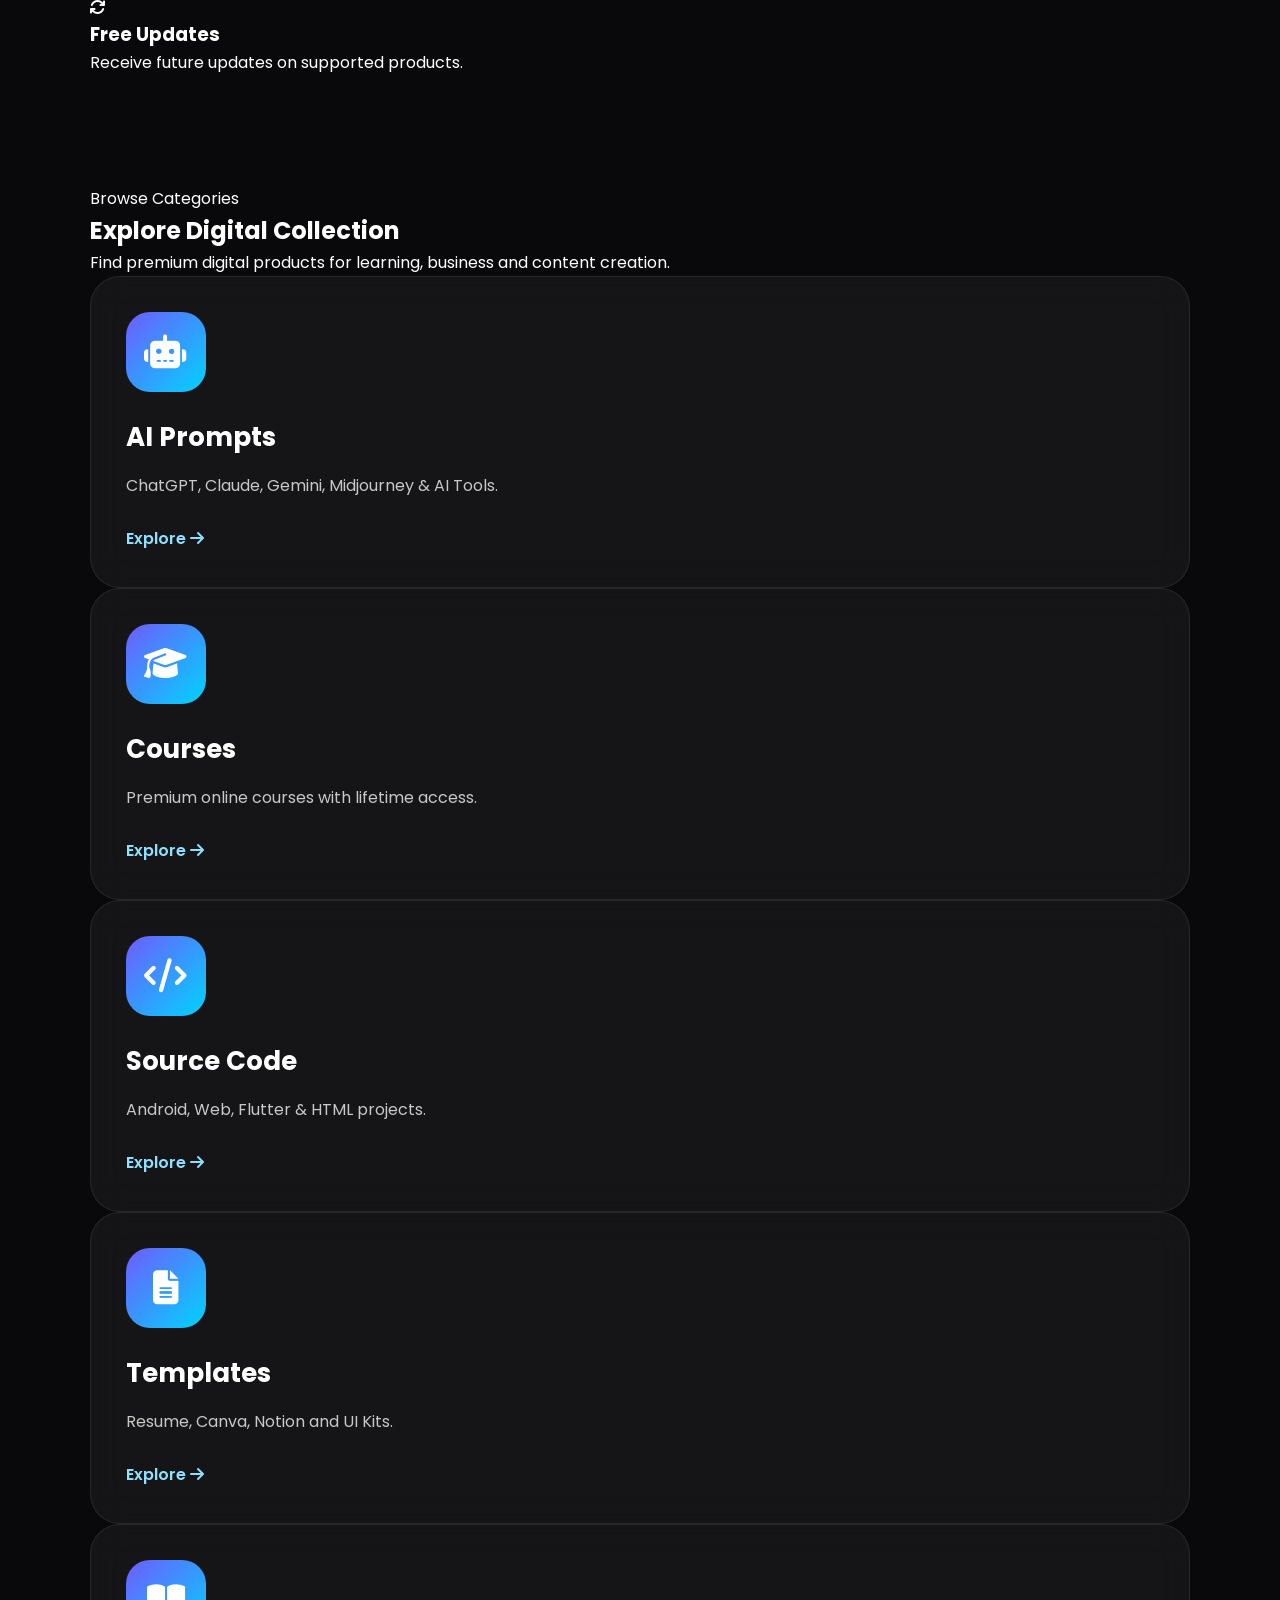
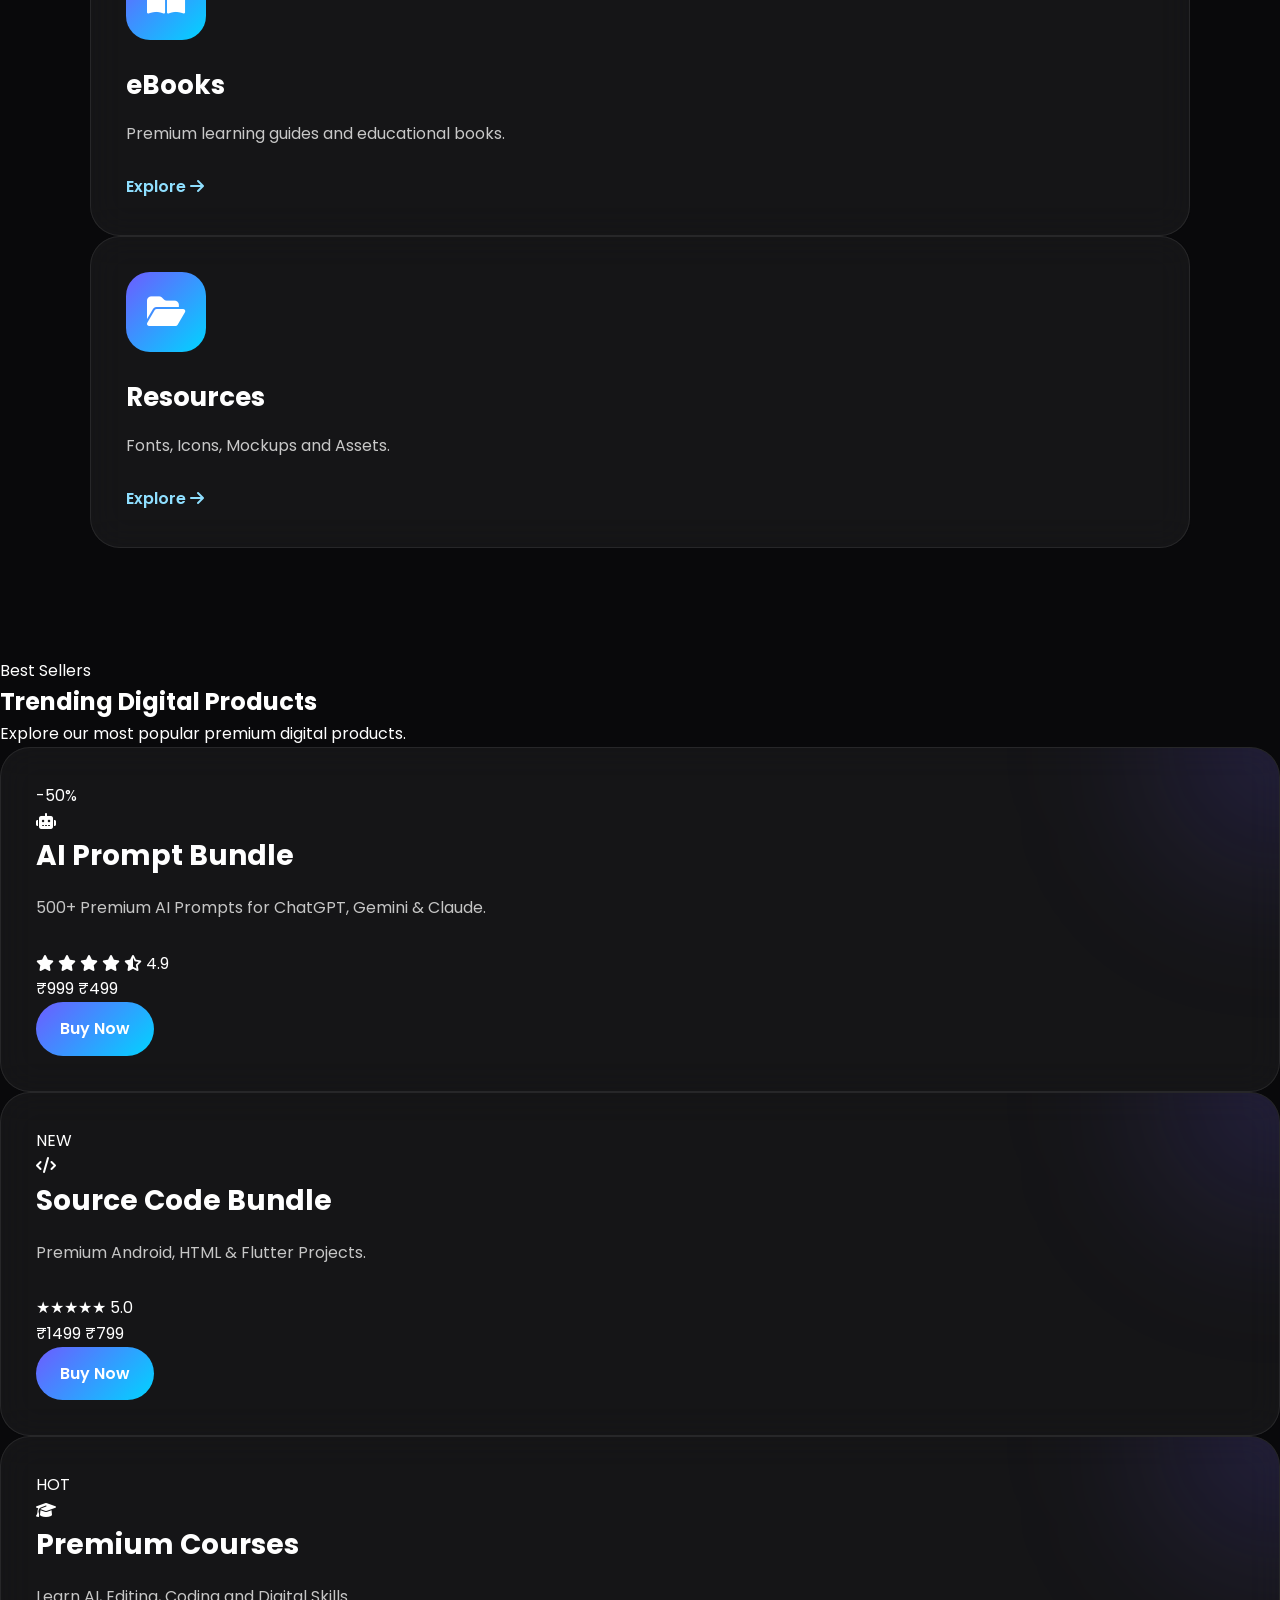
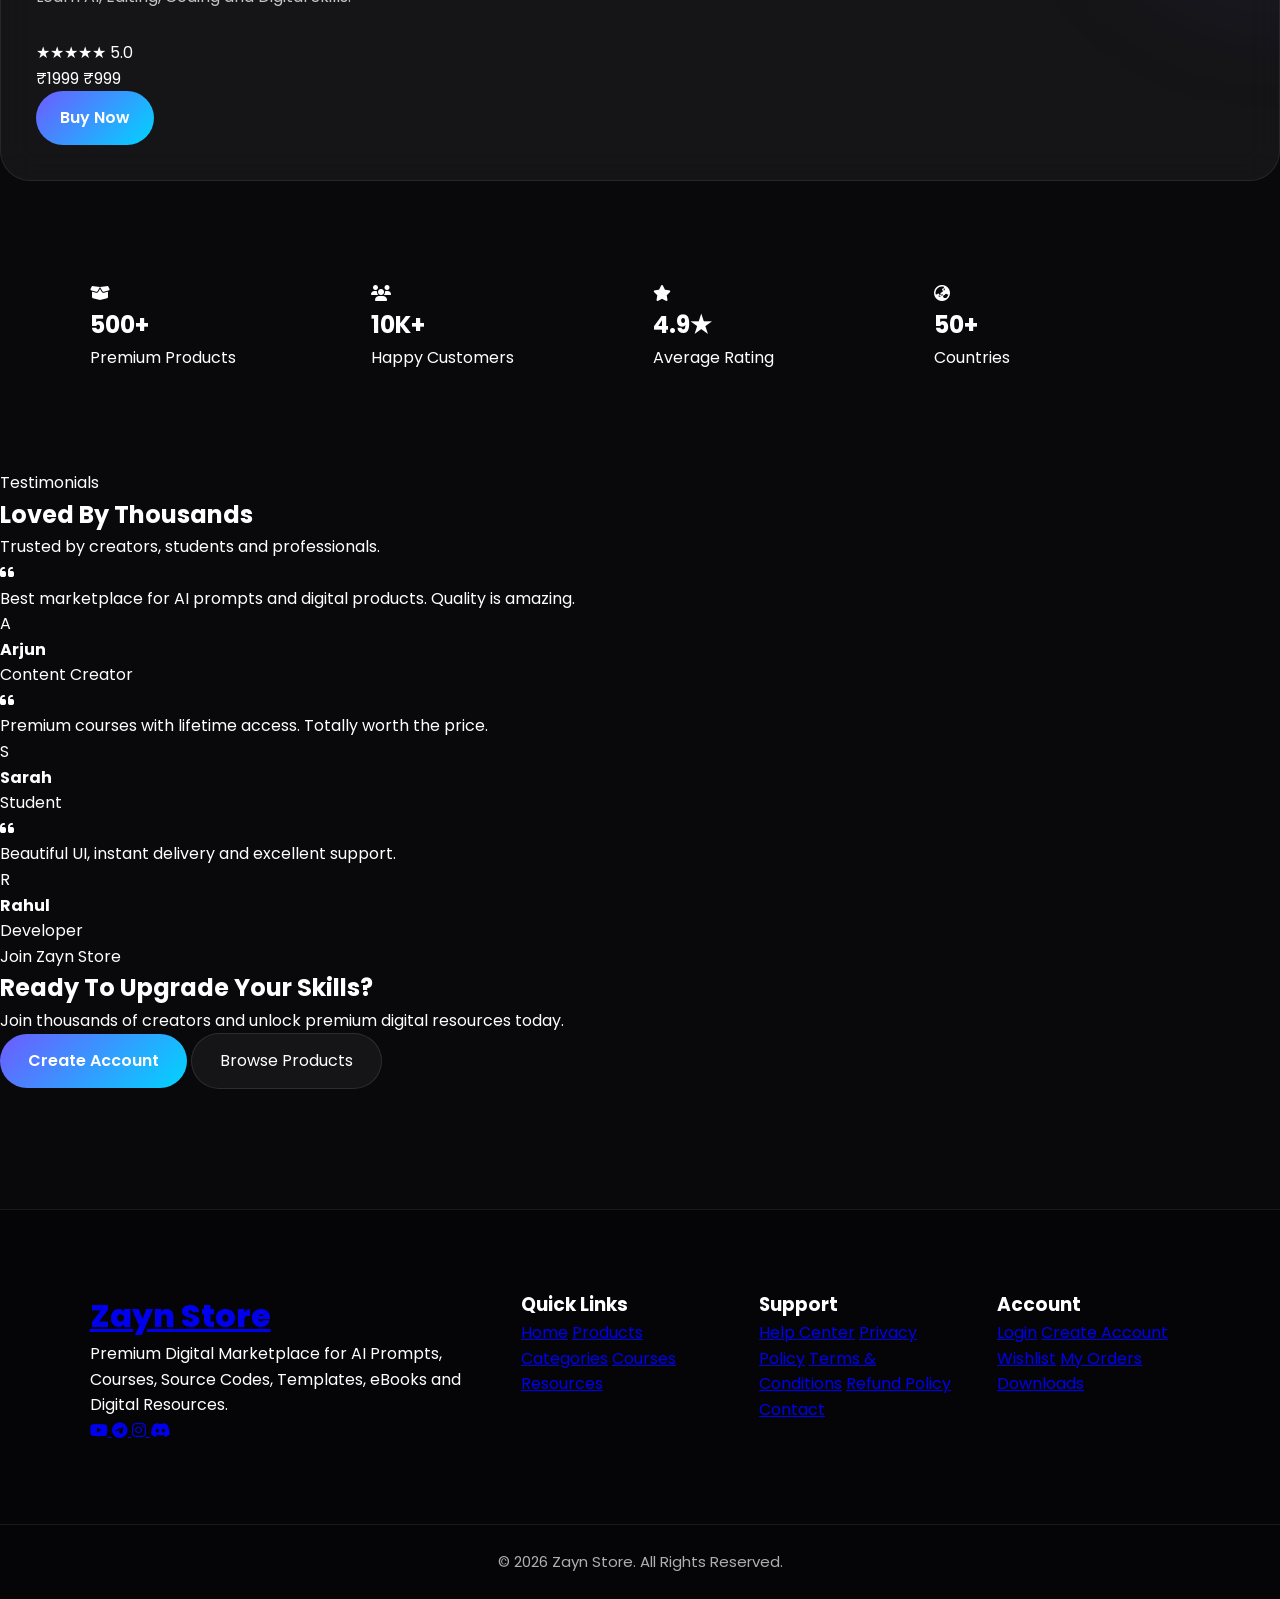
==== commit e7b14431: "Implement mobile menu toggle and close functionality Added mobile menu functionality with event list" ====
--- a/index.html
+++ b/index.html
@@ -1132,6 +1132,24 @@
 
 </button>
 
+<!-- Mobile Menu Fix -->
+<script>
+const menuBtn=document.querySelector(".menu-btn");
+const navLinks=document.querySelector(".nav-links");
+
+if(menuBtn && navLinks){
+menuBtn.addEventListener("click",()=>{
+navLinks.classList.toggle("show-menu");
+});
+
+document.querySelectorAll(".nav-links a").forEach(link=>{
+link.addEventListener("click",()=>{
+navLinks.classList.remove("show-menu");
+});
+});
+}
+</script>
+
 <!-- ===========================
      JavaScript
 =========================== -->
--- a/style.css
+++ b/style.css
@@ -2053,3 +2053,264 @@
 color:#fff;
 
 }
+
+
+/* ==========================================
+   FINAL RESPONSIVE FIX
+   Paste at the END of style.css
+========================================== */
+
+.nav-actions{
+display:flex;
+align-items:center;
+gap:12px;
+}
+
+.icon-btn{
+width:48px;
+height:48px;
+border:none;
+border-radius:50%;
+background:rgba(255,255,255,.06);
+color:#fff;
+display:flex;
+align-items:center;
+justify-content:center;
+cursor:pointer;
+font-size:18px;
+position:relative;
+transition:.35s;
+}
+
+.icon-btn:hover{
+background:linear-gradient(135deg,#6D5CFF,#00D4FF);
+transform:translateY(-3px);
+}
+
+.badge-count{
+position:absolute;
+top:-4px;
+right:-4px;
+width:18px;
+height:18px;
+border-radius:50%;
+background:#ff3b5c;
+display:flex;
+align-items:center;
+justify-content:center;
+font-size:10px;
+font-weight:700;
+color:#fff;
+}
+
+.navbar{
+position:fixed;
+top:0;
+left:0;
+width:100%;
+display:flex;
+justify-content:space-between;
+align-items:center;
+z-index:9999;
+}
+
+.menu-btn{
+display:none;
+}
+
+.nav-links{
+display:flex;
+align-items:center;
+gap:28px;
+list-style:none;
+}
+
+/* ==========================
+   Tablet
+========================== */
+
+@media(max-width:992px){
+
+.menu-btn{
+display:flex;
+align-items:center;
+justify-content:center;
+}
+
+.nav-links{
+display:none;
+}
+
+.nav-links.show-menu{
+display:flex;
+flex-direction:column;
+position:absolute;
+top:82px;
+left:18px;
+right:18px;
+background:#111116;
+padding:25px;
+border-radius:22px;
+border:1px solid rgba(255,255,255,.08);
+box-shadow:0 20px 50px rgba(0,0,0,.35);
+gap:18px;
+}
+
+.hero{
+grid-template-columns:1fr;
+text-align:center;
+padding-top:140px;
+}
+
+.hero-buttons{
+justify-content:center;
+}
+
+.hero-right{
+margin-top:40px;
+}
+
+.footer-container{
+grid-template-columns:1fr 1fr;
+}
+
+}
+
+/* ==========================
+   Mobile
+========================== */
+
+@media(max-width:768px){
+
+.navbar{
+padding:15px;
+}
+
+.logo{
+font-size:20px;
+line-height:1.2;
+}
+
+.nav-actions{
+gap:8px;
+}
+
+.icon-btn,
+.menu-btn{
+width:42px;
+height:42px;
+font-size:16px;
+}
+
+.login-btn{
+width:auto;
+padding:11px 22px;
+font-size:15px;
+white-space:nowrap;
+}
+
+.hero{
+padding:120px 20px 70px;
+}
+
+.hero h1{
+font-size:36px;
+}
+
+.hero p{
+font-size:15px;
+}
+
+.hero-buttons{
+flex-direction:column;
+}
+
+.primary-btn,
+.secondary-btn{
+width:100%;
+}
+
+.glass-card{
+padding:24px;
+}
+
+.section-title h2{
+font-size:30px;
+}
+
+.stats{
+grid-template-columns:1fr 1fr;
+}
+
+.product-grid,
+.feature-grid,
+.category-grid{
+grid-template-columns:1fr;
+}
+
+.offer-content{
+padding:35px 20px;
+}
+
+.offer-content h2{
+font-size:28px;
+}
+
+.footer-container{
+grid-template-columns:1fr;
+text-align:center;
+}
+
+.footer-social{
+justify-content:center;
+}
+
+.footer-column a{
+padding-left:0;
+}
+
+.footer-column a:hover{
+padding-left:0;
+}
+
+}
+
+/* ==========================
+   Small Mobile
+========================== */
+
+@media(max-width:480px){
+
+.logo{
+font-size:18px;
+}
+
+.icon-btn,
+.menu-btn{
+width:38px;
+height:38px;
+font-size:15px;
+}
+
+.login-btn{
+padding:10px 18px;
+font-size:14px;
+}
+
+.hero h1{
+font-size:30px;
+}
+
+.hero p{
+font-size:14px;
+}
+
+.stats{
+grid-template-columns:1fr;
+}
+
+.footer-bottom{
+font-size:13px;
+}
+
+}
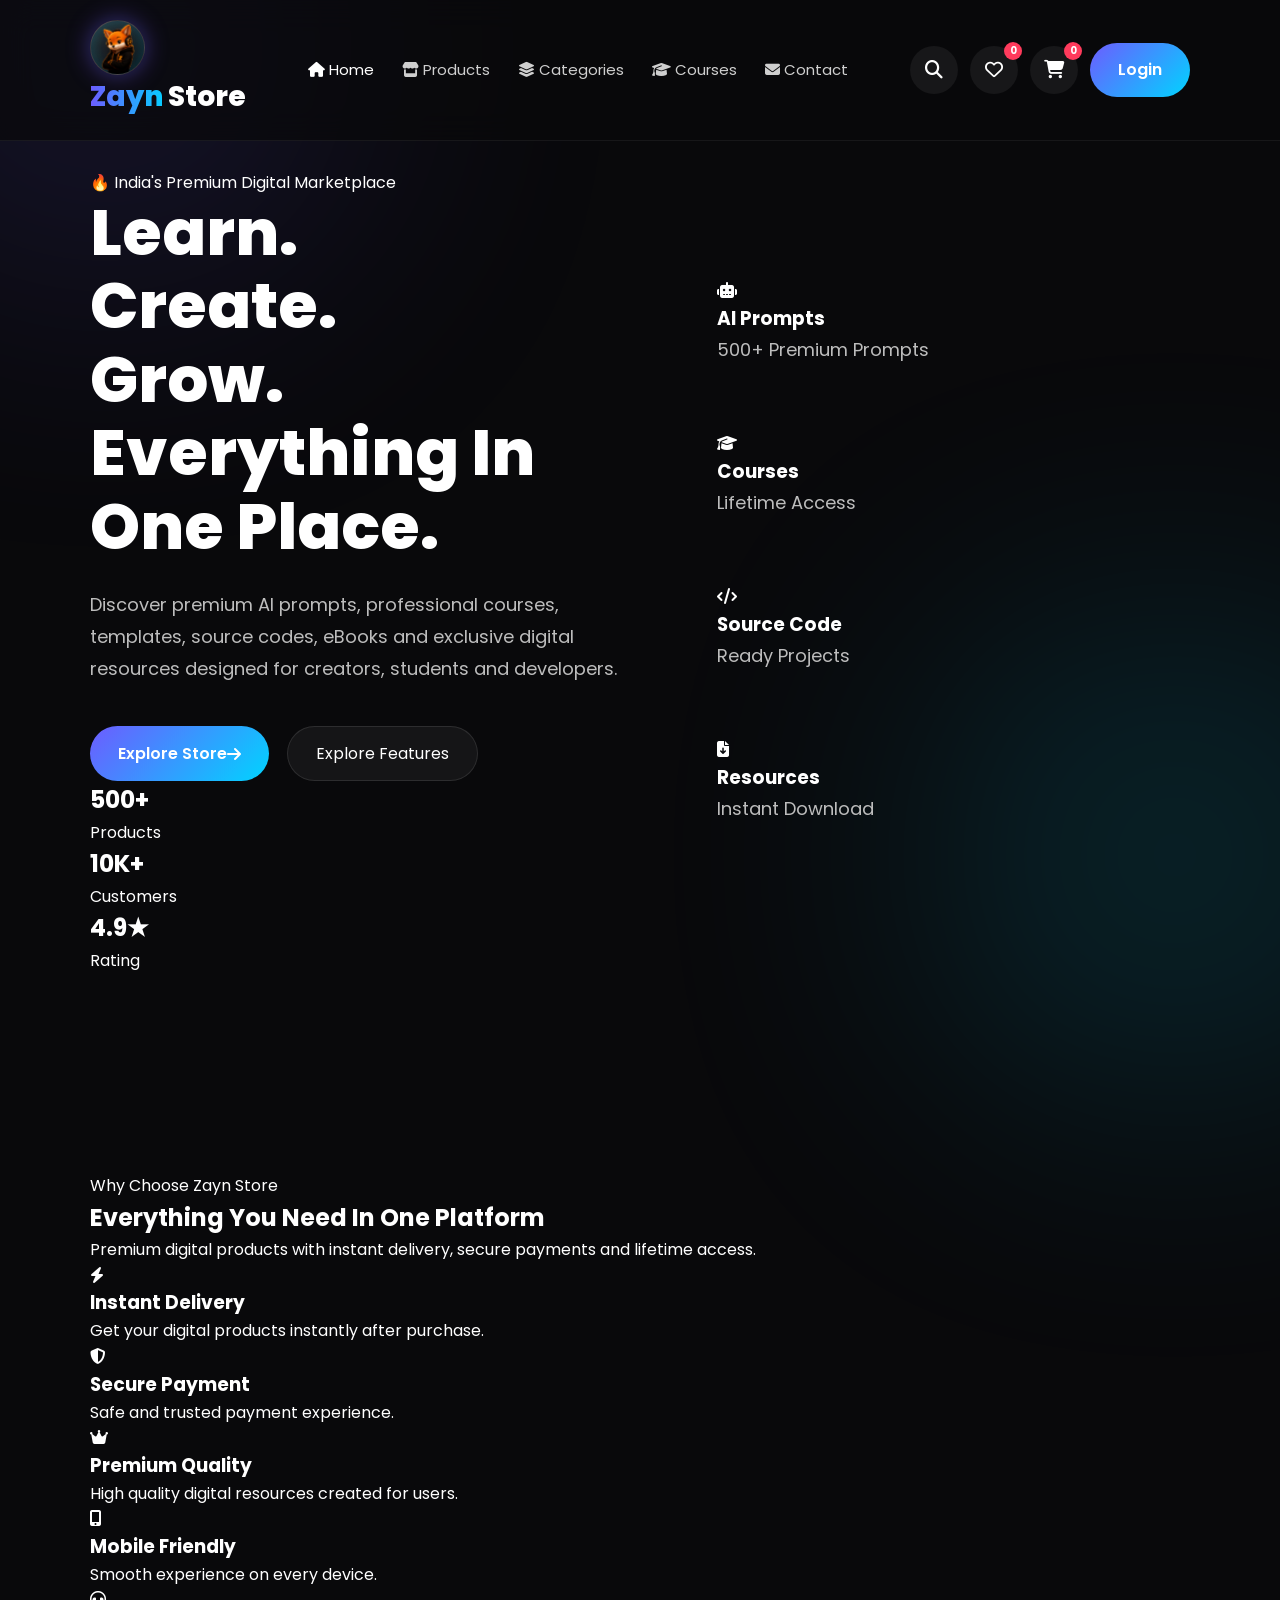
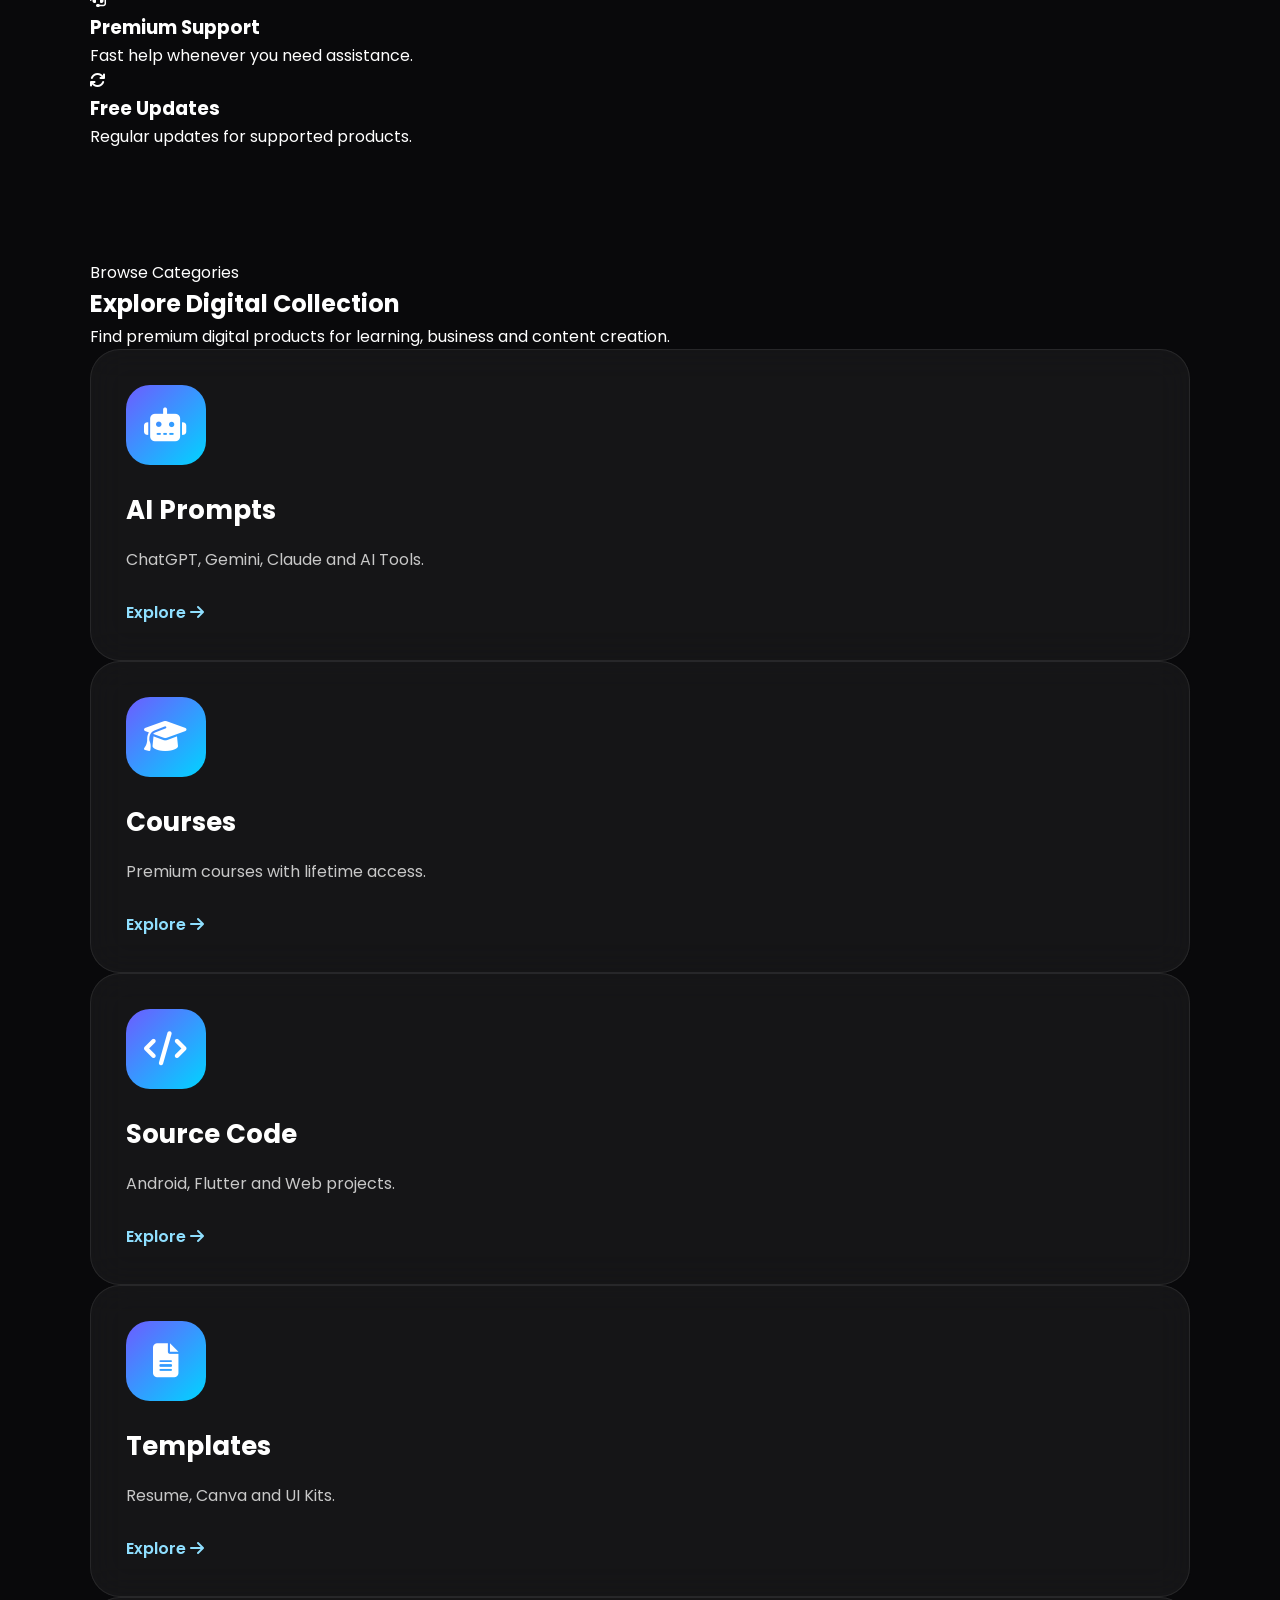
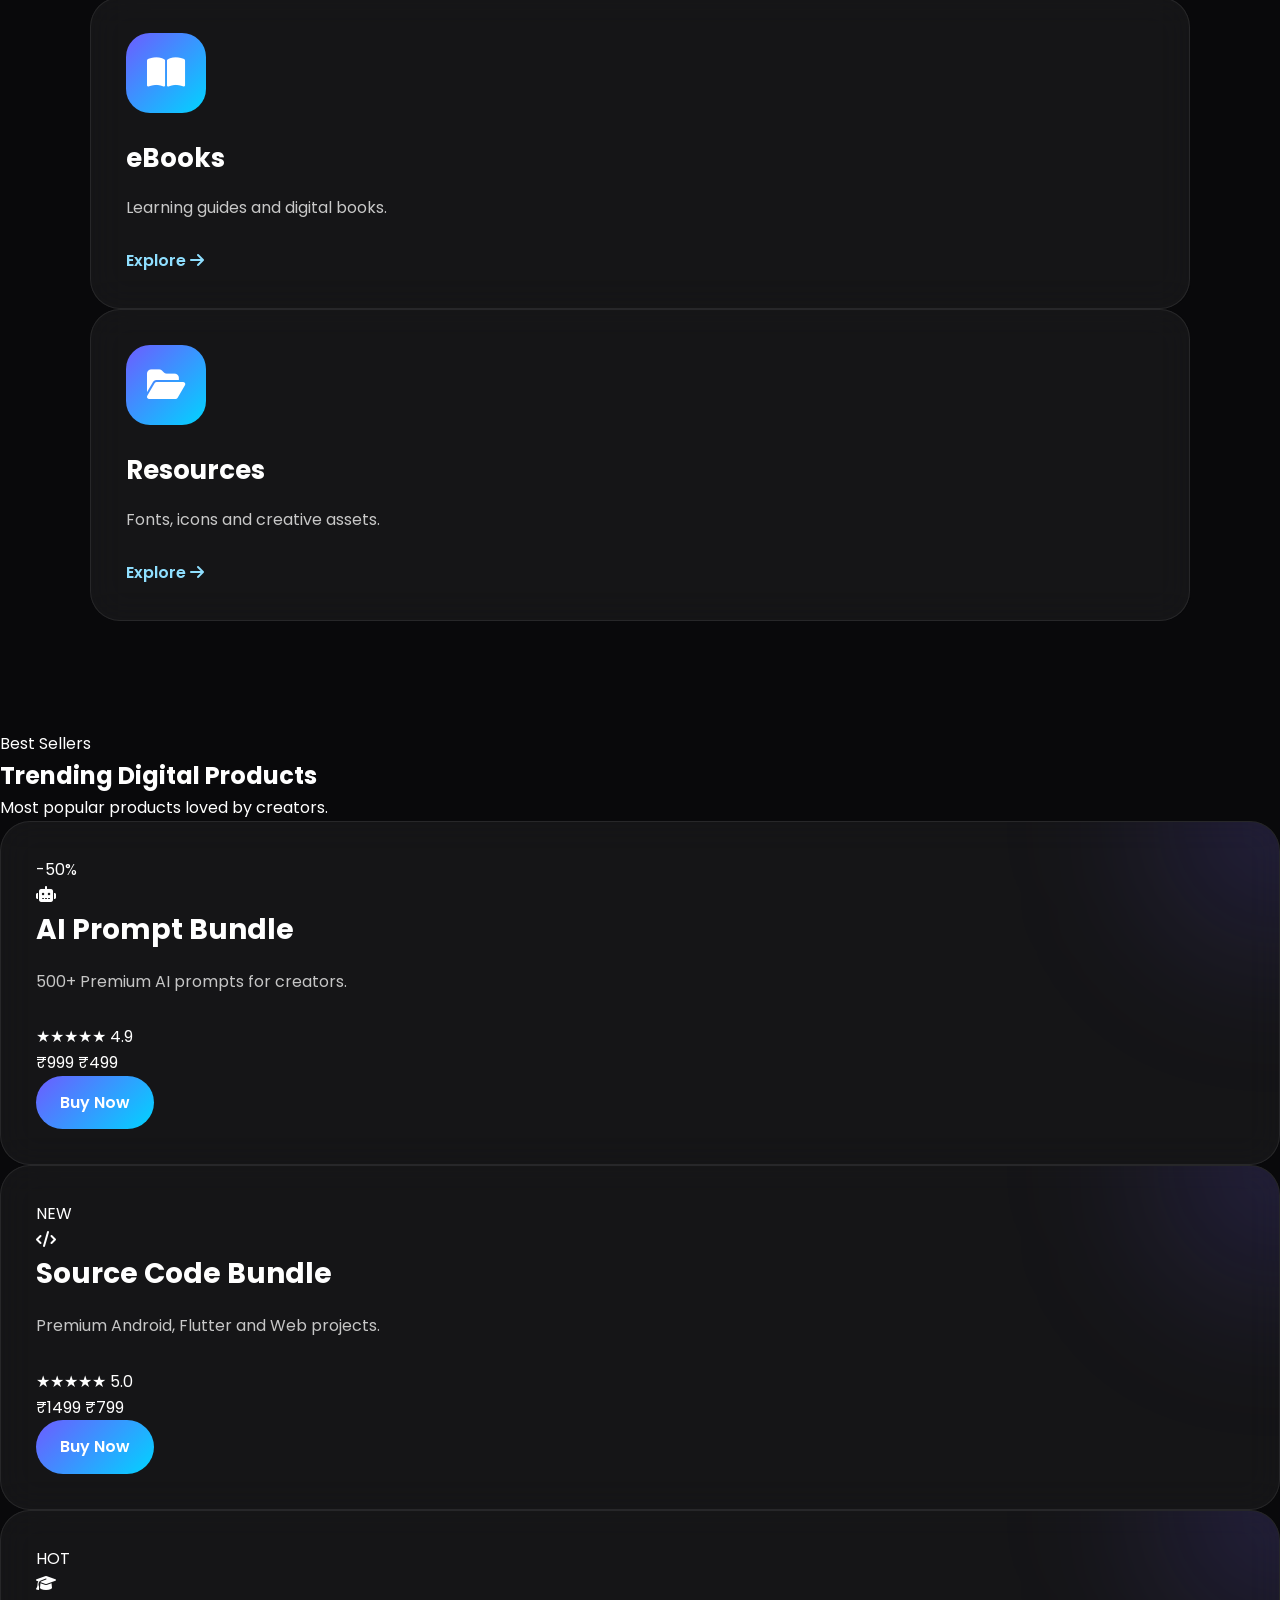
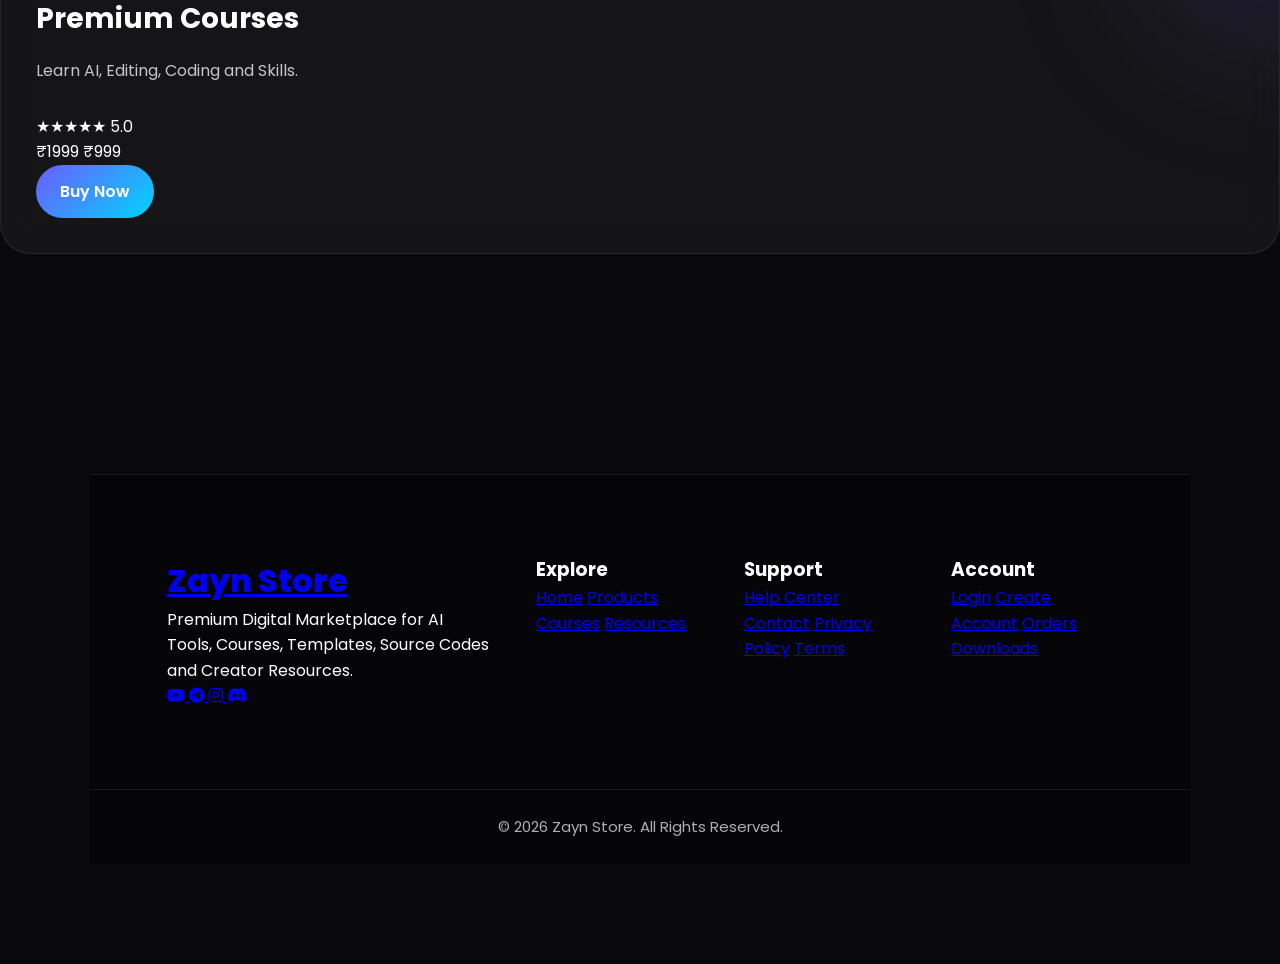
==== commit 1ed45d4d: "Update print statement from 'Hello' to 'Goodbye'" ====
--- a/index.html
+++ b/index.html
@@ -9,11 +9,10 @@
 
 <title>Zayn Store | Premium Digital Marketplace</title>
 
-<meta name="description" content="Premium Digital Marketplace for Courses, AI Tools, Templates, Resources and Digital Products.">
+<meta name="description" content="Premium Digital Marketplace for AI Tools, Courses, Templates, Source Code and Digital Products.">
 
 <meta name="theme-color" content="#09090B">
 
-<meta name="author" content="Zayn Store">
 
 <link rel="preconnect" href="https://fonts.googleapis.com">
 
@@ -21,998 +20,1564 @@
 
 <link href="https://fonts.googleapis.com/css2?family=Poppins:wght@300;400;500;600;700;800&display=swap" rel="stylesheet">
 
+
 <link rel="stylesheet" href="https://cdnjs.cloudflare.com/ajax/libs/font-awesome/6.7.2/css/all.min.css">
 
+
 <link rel="stylesheet" href="style.css">
 
-<link rel="icon" href="assets/logo/favicon.png" type="image/png">
+
+<link rel="icon" href="assets/file_000000000670823095edc6b750b38c45.png">
+
 
 </head>
 
+
 <body>
 
-<!-- ===========================
+
+
+<!-- ==========================
      Loader
-=========================== -->
+========================== -->
+
 
 <div id="loader">
 
-    <div class="loader-box">
-
-        <div class="loader-logo">
-            ZS
-        </div>
-
-        <h2>Zayn Store</h2>
-
-        <p>Loading Experience...</p>
-
-    </div>
-
-</div>
-
-<!-- ===========================
-     Background Effects
-=========================== -->
+<div class="loader-box">
+
+
+<div class="loader-logo logo-3d">
+
+<img src="assets/file_000000000670823095edc6b750b38c45.png" 
+alt="Zayn Store Logo">
+
+</div>
+
+
+
+<h2>
+Zayn Store
+</h2>
+
+
+<p>
+Loading Premium Experience...
+</p>
+
+
+
+</div>
+
+</div>
+
+
+
+
+
+
+<!-- ==========================
+     Background Glow
+========================== -->
+
 
 <div class="bg-blur blur-1"></div>
 
 <div class="bg-blur blur-2"></div>
 
-<div class="noise"></div>
-
-<!-- ===========================
-     Header Starts Here
-=========================== -->
+
+
+
+
+
+<!-- ==========================
+     Header
+========================== -->
+
 
 <header>
 
-     <!-- ===========================
-     Premium Navbar
-=========================== -->
 
 <nav class="navbar">
 
-    <a href="index.html" class="logo">
-        <span>Zayn</span> Store
-    </a>
-
-    <ul class="nav-links">
-
-        <li>
-            <a href="index.html" class="active">
-                <i class="fa-solid fa-house"></i>
-                Home
-            </a>
-        </li>
-
-        <li>
-            <a href="products.html">
-                <i class="fa-solid fa-store"></i>
-                Products
-            </a>
-        </li>
-
-        <li>
-            <a href="#">
-                <i class="fa-solid fa-layer-group"></i>
-                Categories
-            </a>
-        </li>
-
-        <li>
-            <a href="#">
-                <i class="fa-solid fa-book-open"></i>
-                Courses
-            </a>
-        </li>
-
-        <li>
-            <a href="#">
-                <i class="fa-solid fa-envelope"></i>
-                Contact
-            </a>
-        </li>
-
-    </ul>
-
-    <div class="nav-actions">
-
-        <button class="icon-btn" title="Search">
-            <i class="fa-solid fa-magnifying-glass"></i>
-        </button>
-
-        <button class="icon-btn" title="Wishlist">
-            <i class="fa-regular fa-heart"></i>
-            <span class="badge-count">0</span>
-        </button>
-
-        <button class="icon-btn" title="Cart">
-            <i class="fa-solid fa-cart-shopping"></i>
-            <span class="badge-count">0</span>
-        </button>
-
-        <a href="login.html" class="login-btn">
-            Login
-        </a>
-
-        <button class="menu-btn">
-            <i class="fa-solid fa-bars"></i>
-        </button>
-
-    </div>
+
+
+<a href="index.html" class="logo">
+
+
+<div class="logo-3d">
+
+
+<img src="assets/file_000000000670823095edc6b750b38c45.png"
+alt="Zayn Store">
+
+
+</div>
+
+
+
+<span>
+Zayn
+</span>
+
+Store
+
+
+
+</a>
+
+
+
+
+
+
+
+
+<ul class="nav-links">
+
+
+<li>
+
+<a href="index.html" class="active">
+
+<i class="fa-solid fa-house"></i>
+
+Home
+
+</a>
+
+</li>
+
+
+
+
+<li>
+
+<a href="products.html">
+
+<i class="fa-solid fa-store"></i>
+
+Products
+
+</a>
+
+</li>
+
+
+
+
+<li>
+
+<a href="#categories">
+
+<i class="fa-solid fa-layer-group"></i>
+
+Categories
+
+</a>
+
+</li>
+
+
+
+
+<li>
+
+<a href="#courses">
+
+<i class="fa-solid fa-graduation-cap"></i>
+
+Courses
+
+</a>
+
+</li>
+
+
+
+
+<li>
+
+<a href="#contact">
+
+<i class="fa-solid fa-envelope"></i>
+
+Contact
+
+</a>
+
+</li>
+
+
+</ul>
+
+
+
+
+
+
+
+
+<div class="nav-actions">
+
+
+
+<button class="icon-btn">
+
+<i class="fa-solid fa-magnifying-glass"></i>
+
+</button>
+
+
+
+
+
+<button class="icon-btn">
+
+<i class="fa-regular fa-heart"></i>
+
+<span class="badge-count">
+0
+</span>
+
+</button>
+
+
+
+
+
+
+<button class="icon-btn">
+
+<i class="fa-solid fa-cart-shopping"></i>
+
+<span class="badge-count">
+0
+</span>
+
+</button>
+
+
+
+
+
+
+<a href="login.html" class="login-btn">
+
+Login
+
+</a>
+
+
+
+
+
+
+<button class="menu-btn">
+
+<i class="fa-solid fa-bars"></i>
+
+</button>
+
+
+
+</div>
+
+
 
 </nav>
 
-</header>
-
-     <!-- ===========================
+<!-- ==========================
      Hero Section
-=========================== -->
+========================== -->
+
 
 <section class="hero">
 
-    <div class="hero-left">
-
-        <span class="hero-badge">
-            🔥 India's Premium Digital Marketplace
-        </span>
-
-        <h1>
-
-            Learn.
-            Create.
-            Grow.
-
-            <span>Everything In One Place.</span>
-
-        </h1>
-
-        <p>
-
-            Discover premium AI prompts, professional courses,
-            templates, source codes, eBooks and exclusive
-            digital resources designed for creators,
-            students and developers.
-
-        </p>
-
-        <div class="hero-buttons">
-
-            <a href="products.html" class="primary-btn">
-
-                Explore Store
-
-                <i class="fa-solid fa-arrow-right"></i>
-
-            </a>
-
-            <a href="#" class="secondary-btn">
-
-                Watch Demo
-
-            </a>
-
-        </div>
-
-        <div class="hero-stats">
-
-            <div class="hero-stat">
-
-                <h2>500+</h2>
-
-                <span>Products</span>
-
-            </div>
-
-            <div class="hero-stat">
-
-                <h2>10K+</h2>
-
-                <span>Customers</span>
-
-            </div>
-
-            <div class="hero-stat">
-
-                <h2>4.9★</h2>
-
-                <span>Rating</span>
-
-            </div>
-
-        </div>
-
-    </div>
-
-    <div class="hero-right">
-
-        <div class="floating-card card-1">
-
-            <i class="fa-solid fa-robot"></i>
-
-            <h3>AI Prompts</h3>
-
-            <p>500+ Premium Prompts</p>
-
-        </div>
-
-        <div class="floating-card card-2">
-
-            <i class="fa-solid fa-graduation-cap"></i>
-
-            <h3>Courses</h3>
-
-            <p>Lifetime Access</p>
-
-        </div>
-
-        <div class="floating-card card-3">
-
-            <i class="fa-solid fa-code"></i>
-
-            <h3>Source Code</h3>
-
-            <p>Ready Projects</p>
-
-        </div>
-
-        <div class="floating-card card-4">
-
-            <i class="fa-solid fa-file-arrow-down"></i>
-
-            <h3>Resources</h3>
-
-            <p>Instant Download</p>
-
-        </div>
-
-    </div>
+
+<div class="hero-left">
+
+
+
+<span class="hero-badge">
+
+🔥 India's Premium Digital Marketplace
+
+</span>
+
+
+
+
+
+<h1>
+
+Learn.
+
+<br>
+
+Create.
+
+<br>
+
+Grow.
+
+<br>
+
+
+<span>
+
+Everything In One Place.
+
+</span>
+
+
+</h1>
+
+
+
+
+
+
+
+<p>
+
+Discover premium AI prompts, professional courses,
+templates, source codes, eBooks and exclusive
+digital resources designed for creators,
+students and developers.
+
+</p>
+
+
+
+
+
+
+
+<div class="hero-buttons">
+
+
+
+<a href="products.html" class="primary-btn">
+
+Explore Store
+
+<i class="fa-solid fa-arrow-right"></i>
+
+</a>
+
+
+
+
+<a href="#features" class="secondary-btn">
+
+Explore Features
+
+</a>
+
+
+
+</div>
+
+
+
+
+
+
+
+<div class="hero-stats">
+
+
+
+<div class="hero-stat">
+
+<h2>
+
+500+
+
+</h2>
+
+<span>
+
+Products
+
+</span>
+
+</div>
+
+
+
+
+
+<div class="hero-stat">
+
+<h2>
+
+10K+
+
+</h2>
+
+<span>
+
+Customers
+
+</span>
+
+</div>
+
+
+
+
+
+<div class="hero-stat">
+
+<h2>
+
+4.9★
+
+</h2>
+
+<span>
+
+Rating
+
+</span>
+
+</div>
+
+
+
+</div>
+
+
+
+</div>
+
+
+
+
+
+
+
+
+
+<div class="hero-right">
+
+
+
+
+
+
+<div class="floating-card card-1">
+
+
+<div class="floating-icon">
+
+<i class="fa-solid fa-robot"></i>
+
+</div>
+
+
+<h3>
+
+AI Prompts
+
+</h3>
+
+
+<p>
+
+500+ Premium Prompts
+
+</p>
+
+
+
+</div>
+
+
+
+
+
+
+
+<div class="floating-card card-2">
+
+
+<div class="floating-icon">
+
+<i class="fa-solid fa-graduation-cap"></i>
+
+</div>
+
+
+<h3>
+
+Courses
+
+</h3>
+
+
+<p>
+
+Lifetime Access
+
+</p>
+
+
+
+</div>
+
+
+
+
+
+
+
+
+<div class="floating-card card-3">
+
+
+<div class="floating-icon">
+
+<i class="fa-solid fa-code"></i>
+
+</div>
+
+
+<h3>
+
+Source Code
+
+</h3>
+
+
+<p>
+
+Ready Projects
+
+</p>
+
+
+
+</div>
+
+
+
+
+
+
+
+<div class="floating-card card-4">
+
+
+<div class="floating-icon">
+
+<i class="fa-solid fa-file-arrow-down"></i>
+
+</div>
+
+
+<h3>
+
+Resources
+
+</h3>
+
+
+<p>
+
+Instant Download
+
+</p>
+
+
+
+</div>
+
+
+
+
+
+</div>
+
+
 
 </section>
 
-<!-- ===========================
-     Premium Features
-=========================== -->
-
-<section class="features">
-
-    <div class="section-header">
-
-        <span class="section-tag">
-
-            Why Choose Zayn Store
-
-        </span>
-
-        <h2>
-
-            Everything You Need
-            In One Platform
-
-        </h2>
-
-        <p>
-
-            Premium quality digital products with instant delivery,
-            lifetime access and secure experience.
-
-        </p>
-
-    </div>
-
-    <div class="features-grid">
-
-        <div class="feature-card">
-
-            <div class="feature-icon">
-
-                <i class="fa-solid fa-bolt"></i>
-
-            </div>
-
-            <h3>
-
-                Instant Delivery
-
-            </h3>
-
-            <p>
-
-                Download your products immediately after purchase.
-
-            </p>
-
-        </div>
-
-        <div class="feature-card">
-
-            <div class="feature-icon">
-
-                <i class="fa-solid fa-shield-halved"></i>
-
-            </div>
-
-            <h3>
-
-                Secure Payments
-
-            </h3>
-
-            <p>
-
-                Fast, secure and trusted payment system.
-
-            </p>
-
-        </div>
-
-        <div class="feature-card">
-
-            <div class="feature-icon">
-
-                <i class="fa-solid fa-crown"></i>
-
-            </div>
-
-            <h3>
-
-                Premium Quality
-
-            </h3>
-
-            <p>
-
-                Carefully crafted digital products with lifetime value.
-
-            </p>
-
-        </div>
-
-        <div class="feature-card">
-
-            <div class="feature-icon">
-
-                <i class="fa-solid fa-mobile-screen-button"></i>
-
-            </div>
-
-            <h3>
-
-                Mobile Friendly
-
-            </h3>
-
-            <p>
-
-                Smooth experience across mobile, tablet and desktop.
-
-            </p>
-
-        </div>
-
-        <div class="feature-card">
-
-            <div class="feature-icon">
-
-                <i class="fa-solid fa-headset"></i>
-
-            </div>
-
-            <h3>
-
-                Premium Support
-
-            </h3>
-
-            <p>
-
-                Quick support whenever you need assistance.
-
-            </p>
-
-        </div>
-
-        <div class="feature-card">
-
-            <div class="feature-icon">
-
-                <i class="fa-solid fa-arrows-rotate"></i>
-
-            </div>
-
-            <h3>
-
-                Free Updates
-
-            </h3>
-
-            <p>
-
-                Receive future updates on supported products.
-
-            </p>
-
-        </div>
-
-    </div>
+
+
+
+
+
+
+
+
+<!-- ==========================
+     Features Section
+========================== -->
+
+
+<section class="features" id="features">
+
+
+
+<div class="section-header">
+
+
+<span class="section-tag">
+
+Why Choose Zayn Store
+
+</span>
+
+
+
+<h2>
+
+Everything You Need
+In One Platform
+
+</h2>
+
+
+
+
+<p>
+
+Premium digital products with instant delivery,
+secure payments and lifetime access.
+
+</p>
+
+
+
+</div>
+
+
+
+
+
+
+
+<div class="features-grid">
+
+
+
+
+
+
+<div class="feature-card">
+
+
+<div class="feature-icon">
+
+<i class="fa-solid fa-bolt"></i>
+
+</div>
+
+
+
+<h3>
+
+Instant Delivery
+
+</h3>
+
+
+<p>
+
+Get your digital products instantly after purchase.
+
+</p>
+
+
+</div>
+
+
+
+
+
+
+
+
+<div class="feature-card">
+
+
+<div class="feature-icon">
+
+<i class="fa-solid fa-shield-halved"></i>
+
+</div>
+
+
+
+<h3>
+
+Secure Payment
+
+</h3>
+
+
+<p>
+
+Safe and trusted payment experience.
+
+</p>
+
+
+</div>
+
+
+
+
+
+
+
+
+<div class="feature-card">
+
+
+<div class="feature-icon">
+
+<i class="fa-solid fa-crown"></i>
+
+</div>
+
+
+
+<h3>
+
+Premium Quality
+
+</h3>
+
+
+<p>
+
+High quality digital resources created for users.
+
+</p>
+
+
+</div>
+
+
+
+
+
+
+
+
+<div class="feature-card">
+
+
+<div class="feature-icon">
+
+<i class="fa-solid fa-mobile-screen-button"></i>
+
+</div>
+
+
+
+<h3>
+
+Mobile Friendly
+
+</h3>
+
+
+<p>
+
+Smooth experience on every device.
+
+</p>
+
+
+</div>
+
+
+
+
+
+
+
+
+<div class="feature-card">
+
+
+<div class="feature-icon">
+
+<i class="fa-solid fa-headset"></i>
+
+</div>
+
+
+
+<h3>
+
+Premium Support
+
+</h3>
+
+
+<p>
+
+Fast help whenever you need assistance.
+
+</p>
+
+
+</div>
+
+
+
+
+
+
+
+
+<div class="feature-card">
+
+
+<div class="feature-icon">
+
+<i class="fa-solid fa-arrows-rotate"></i>
+
+</div>
+
+
+
+<h3>
+
+Free Updates
+
+</h3>
+
+
+<p>
+
+Regular updates for supported products.
+
+</p>
+
+
+</div>
+
+
+
+
+
+</div>
+
+
 
 </section>
 
-<!-- ===========================
-     Premium Categories
-=========================== -->
-
-<section class="categories">
-
-    <div class="section-header">
-
-        <span class="section-tag">
-
-            Browse Categories
-
-        </span>
-
-        <h2>
-
-            Explore Digital Collection
-
-        </h2>
-
-        <p>
-
-            Find premium digital products for learning,
-            business and content creation.
-
-        </p>
-
-    </div>
-
-    <div class="categories-grid">
-
-        <a href="products.html" class="category-card">
-
-            <div class="category-icon">
-                <i class="fa-solid fa-robot"></i>
-            </div>
-
-            <h3>AI Prompts</h3>
-
-            <p>
-                ChatGPT, Claude, Gemini,
-                Midjourney & AI Tools.
-            </p>
-
-            <span>
-                Explore
-                <i class="fa-solid fa-arrow-right"></i>
-            </span>
-
-        </a>
-
-        <a href="products.html" class="category-card">
-
-            <div class="category-icon">
-                <i class="fa-solid fa-graduation-cap"></i>
-            </div>
-
-            <h3>Courses</h3>
-
-            <p>
-                Premium online courses with
-                lifetime access.
-            </p>
-
-            <span>
-                Explore
-                <i class="fa-solid fa-arrow-right"></i>
-            </span>
-
-        </a>
-
-        <a href="products.html" class="category-card">
-
-            <div class="category-icon">
-                <i class="fa-solid fa-code"></i>
-            </div>
-
-            <h3>Source Code</h3>
-
-            <p>
-                Android, Web,
-                Flutter & HTML projects.
-            </p>
-
-            <span>
-                Explore
-                <i class="fa-solid fa-arrow-right"></i>
-            </span>
-
-        </a>
-
-        <a href="products.html" class="category-card">
-
-            <div class="category-icon">
-                <i class="fa-solid fa-file-lines"></i>
-            </div>
-
-            <h3>Templates</h3>
-
-            <p>
-                Resume, Canva,
-                Notion and UI Kits.
-            </p>
-
-            <span>
-                Explore
-                <i class="fa-solid fa-arrow-right"></i>
-            </span>
-
-        </a>
-
-        <a href="products.html" class="category-card">
-
-            <div class="category-icon">
-                <i class="fa-solid fa-book-open"></i>
-            </div>
-
-            <h3>eBooks</h3>
-
-            <p>
-                Premium learning guides
-                and educational books.
-            </p>
-
-            <span>
-                Explore
-                <i class="fa-solid fa-arrow-right"></i>
-            </span>
-
-        </a>
-
-        <a href="products.html" class="category-card">
-
-            <div class="category-icon">
-                <i class="fa-solid fa-folder-open"></i>
-            </div>
-
-            <h3>Resources</h3>
-
-            <p>
-                Fonts, Icons,
-                Mockups and Assets.
-            </p>
-
-            <span>
-                Explore
-                <i class="fa-solid fa-arrow-right"></i>
-            </span>
-
-        </a>
-
-    </div>
+<!-- ==========================
+     Categories Section
+========================== -->
+
+
+<section class="categories" id="categories">
+
+
+<div class="section-header">
+
+
+<span class="section-tag">
+
+Browse Categories
+
+</span>
+
+
+
+<h2>
+
+Explore Digital Collection
+
+</h2>
+
+
+
+
+<p>
+
+Find premium digital products for learning,
+business and content creation.
+
+</p>
+
+
+
+</div>
+
+
+
+
+
+
+
+<div class="categories-grid">
+
+
+
+
+
+<a href="products.html" class="category-card">
+
+
+<div class="category-icon">
+
+<i class="fa-solid fa-robot"></i>
+
+</div>
+
+
+
+<h3>
+
+AI Prompts
+
+</h3>
+
+
+<p>
+
+ChatGPT, Gemini, Claude and AI Tools.
+
+</p>
+
+
+<span>
+
+Explore
+
+<i class="fa-solid fa-arrow-right"></i>
+
+</span>
+
+
+
+</a>
+
+
+
+
+
+
+
+
+<a href="products.html" class="category-card">
+
+
+<div class="category-icon">
+
+<i class="fa-solid fa-graduation-cap"></i>
+
+</div>
+
+
+
+<h3>
+
+Courses
+
+</h3>
+
+
+<p>
+
+Premium courses with lifetime access.
+
+</p>
+
+
+<span>
+
+Explore
+
+<i class="fa-solid fa-arrow-right"></i>
+
+</span>
+
+
+
+</a>
+
+
+
+
+
+
+
+
+<a href="products.html" class="category-card">
+
+
+<div class="category-icon">
+
+<i class="fa-solid fa-code"></i>
+
+</div>
+
+
+
+<h3>
+
+Source Code
+
+</h3>
+
+
+<p>
+
+Android, Flutter and Web projects.
+
+</p>
+
+
+<span>
+
+Explore
+
+<i class="fa-solid fa-arrow-right"></i>
+
+</span>
+
+
+
+</a>
+
+
+
+
+
+
+
+
+<a href="products.html" class="category-card">
+
+
+<div class="category-icon">
+
+<i class="fa-solid fa-file-lines"></i>
+
+</div>
+
+
+
+<h3>
+
+Templates
+
+</h3>
+
+
+<p>
+
+Resume, Canva and UI Kits.
+
+</p>
+
+
+<span>
+
+Explore
+
+<i class="fa-solid fa-arrow-right"></i>
+
+</span>
+
+
+
+</a>
+
+
+
+
+
+
+
+<a href="products.html" class="category-card">
+
+
+<div class="category-icon">
+
+<i class="fa-solid fa-book-open"></i>
+
+</div>
+
+
+
+<h3>
+
+eBooks
+
+</h3>
+
+
+<p>
+
+Learning guides and digital books.
+
+</p>
+
+
+<span>
+
+Explore
+
+<i class="fa-solid fa-arrow-right"></i>
+
+</span>
+
+
+
+</a>
+
+
+
+
+
+
+
+
+<a href="products.html" class="category-card">
+
+
+<div class="category-icon">
+
+<i class="fa-solid fa-folder-open"></i>
+
+</div>
+
+
+
+<h3>
+
+Resources
+
+</h3>
+
+
+<p>
+
+Fonts, icons and creative assets.
+
+</p>
+
+
+<span>
+
+Explore
+
+<i class="fa-solid fa-arrow-right"></i>
+
+</span>
+
+
+
+</a>
+
+
+
+
+
+</div>
+
 
 </section>
 
-<!-- ===========================
+
+
+
+
+
+
+
+
+<!-- ==========================
      Trending Products
-=========================== -->
+========================== -->
+
 
 <section class="featured-products">
 
-    <div class="section-header">
-
-        <span class="section-tag">
-            Best Sellers
-        </span>
-
-        <h2>
-            Trending Digital Products
-        </h2>
-
-        <p>
-            Explore our most popular premium digital products.
-        </p>
-
-    </div>
-
-    <div class="products-grid">
-
-        <!-- Product 1 -->
-
-        <div class="product-card">
-
-            <span class="sale-badge">
-                -50%
-            </span>
-
-            <div class="product-image">
-
-                <i class="fa-solid fa-robot"></i>
-
-            </div>
-
-            <div class="product-content">
-
-                <h3>
-                    AI Prompt Bundle
-                </h3>
-
-                <p>
-                    500+ Premium AI Prompts for ChatGPT, Gemini & Claude.
-                </p>
-
-                <div class="rating">
-
-                    <i class="fa-solid fa-star"></i>
-                    <i class="fa-solid fa-star"></i>
-                    <i class="fa-solid fa-star"></i>
-                    <i class="fa-solid fa-star"></i>
-                    <i class="fa-solid fa-star-half-stroke"></i>
-
-                    <span>4.9</span>
-
-                </div>
-
-                <div class="price-box">
-
-                    <span class="old-price">
-                        ₹999
-                    </span>
-
-                    <span class="new-price">
-                        ₹499
-                    </span>
-
-                </div>
-
-                <a href="products.html" class="buy-btn">
-                    Buy Now
-                </a>
-
-            </div>
-
-        </div>
-
-        <!-- Product 2 -->
-
-        <div class="product-card">
-
-            <span class="sale-badge">
-                NEW
-            </span>
-
-            <div class="product-image">
-
-                <i class="fa-solid fa-code"></i>
-
-            </div>
-
-            <div class="product-content">
-
-                <h3>
-                    Source Code Bundle
-                </h3>
-
-                <p>
-                    Premium Android, HTML & Flutter Projects.
-                </p>
-
-                <div class="rating">
-
-                    ★★★★★
-
-                    <span>5.0</span>
-
-                </div>
-
-                <div class="price-box">
-
-                    <span class="old-price">
-                        ₹1499
-                    </span>
-
-                    <span class="new-price">
-                        ₹799
-                    </span>
-
-                </div>
-
-                <a href="products.html" class="buy-btn">
-                    Buy Now
-                </a>
-
-            </div>
-
-        </div>
-
-        <!-- Product 3 -->
-
-        <div class="product-card">
-
-            <span class="sale-badge">
-                HOT
-            </span>
-
-            <div class="product-image">
-
-                <i class="fa-solid fa-graduation-cap"></i>
-
-            </div>
-
-            <div class="product-content">
-
-                <h3>
-                    Premium Courses
-                </h3>
-
-                <p>
-                    Learn AI, Editing, Coding and Digital Skills.
-                </p>
-
-                <div class="rating">
-
-                    ★★★★★
-
-                    <span>5.0</span>
-
-                </div>
-
-                <div class="price-box">
-
-                    <span class="old-price">
-                        ₹1999
-                    </span>
-
-                    <span class="new-price">
-                        ₹999
-                    </span>
-
-                </div>
-
-                <a href="products.html" class="buy-btn">
-                    Buy Now
-                </a>
-
-            </div>
-
-        </div>
-
-    </div>
+
+
+<div class="section-header">
+
+
+<span class="section-tag">
+
+Best Sellers
+
+</span>
+
+
+
+
+<h2>
+
+Trending Digital Products
+
+</h2>
+
+
+
+<p>
+
+Most popular products loved by creators.
+
+</p>
+
+
+
+</div>
+
+
+
+
+
+
+
+
+<div class="products-grid">
+
+
+
+
+
+<div class="product-card">
+
+
+
+<span class="sale-badge">
+
+-50%
+
+</span>
+
+
+
+<div class="product-image">
+
+<i class="fa-solid fa-robot"></i>
+
+</div>
+
+
+
+
+<div class="product-content">
+
+
+<h3>
+
+AI Prompt Bundle
+
+</h3>
+
+
+
+<p>
+
+500+ Premium AI prompts for creators.
+
+</p>
+
+
+
+
+<div class="rating">
+
+★★★★★
+
+<span>
+
+4.9
+
+</span>
+
+</div>
+
+
+
+
+
+<div class="price-box">
+
+
+<span class="old-price">
+
+₹999
+
+</span>
+
+
+
+<span class="new-price">
+
+₹499
+
+</span>
+
+
+
+</div>
+
+
+
+
+
+<a href="products.html" class="buy-btn">
+
+Buy Now
+
+</a>
+
+
+
+</div>
+
+
+
+</div>
+
+
+
+
+
+
+
+
+<div class="product-card">
+
+
+
+<span class="sale-badge">
+
+NEW
+
+</span>
+
+
+
+<div class="product-image">
+
+<i class="fa-solid fa-code"></i>
+
+</div>
+
+
+
+
+<div class="product-content">
+
+
+<h3>
+
+Source Code Bundle
+
+</h3>
+
+
+
+<p>
+
+Premium Android, Flutter and Web projects.
+
+</p>
+
+
+
+
+<div class="rating">
+
+★★★★★
+
+<span>
+
+5.0
+
+</span>
+
+</div>
+
+
+
+
+
+<div class="price-box">
+
+
+<span class="old-price">
+
+₹1499
+
+</span>
+
+
+
+<span class="new-price">
+
+₹799
+
+</span>
+
+
+
+</div>
+
+
+
+
+
+<a href="products.html" class="buy-btn">
+
+Buy Now
+
+</a>
+
+
+
+</div>
+
+
+
+</div>
+
+
+
+
+
+
+
+
+<div class="product-card">
+
+
+
+<span class="sale-badge">
+
+HOT
+
+</span>
+
+
+
+<div class="product-image">
+
+<i class="fa-solid fa-graduation-cap"></i>
+
+</div>
+
+
+
+
+<div class="product-content">
+
+
+<h3>
+
+Premium Courses
+
+</h3>
+
+
+
+<p>
+
+Learn AI, Editing, Coding and Skills.
+
+</p>
+
+
+
+
+<div class="rating">
+
+★★★★★
+
+<span>
+
+5.0
+
+</span>
+
+</div>
+
+
+
+
+
+<div class="price-box">
+
+
+<span class="old-price">
+
+₹1999
+
+</span>
+
+
+
+<span class="new-price">
+
+₹999
+
+</span>
+
+
+
+</div>
+
+
+
+
+
+<a href="products.html" class="buy-btn">
+
+Buy Now
+
+</a>
+
+
+
+</div>
+
+
+
+</div>
+
+
+
+
+
+
+
+</div>
+
 
 </section>
 
-<!-- ===========================
+
+
+
+
+
+
+<!-- ==========================
      Statistics
-=========================== -->
+========================== -->
+
 
 <section class="stats">
 
-    <div class="stat-card">
-
-        <i class="fa-solid fa-box-open"></i>
-
-        <h2>500+</h2>
-
-        <p>Premium Products</p>
-
-    </div>
-
-    <div class="stat-card">
-
-        <i class="fa-solid fa-users"></i>
-
-        <h2>10K+</h2>
-
-        <p>Happy Customers</p>
-
-    </div>
-
-    <div class="stat-card">
-
-        <i class="fa-solid fa-star"></i>
-
-        <h2>4.9★</h2>
-
-        <p>Average Rating</p>
-
-    </div>
-
-    <div class="stat-card">
-
-        <i class="fa-solid fa-earth-asia"></i>
-
-        <h2>50+</h2>
-
-        <p>Countries</p>
-
-    </div>
-
-</section>
-
-<!-- ===========================
-     Testimonials
-=========================== -->
-
-<section class="testimonials">
-
-    <div class="section-header">
-
-        <span class="section-tag">
-
-            Testimonials
-
-        </span>
-
-        <h2>
-
-            Loved By Thousands
-
-        </h2>
-
-        <p>
-
-            Trusted by creators, students and professionals.
-
-        </p>
-
-    </div>
-
-    <div class="testimonial-grid">
-
-        <div class="testimonial-card">
-
-            <div class="quote">
-
-                <i class="fa-solid fa-quote-left"></i>
-
-            </div>
-
-            <p>
-
-                Best marketplace for AI prompts and digital products.
-                Quality is amazing.
-
-            </p>
-
-            <div class="user">
-
-                <div class="avatar">
-
-                    A
-
-                </div>
-
-                <div>
-
-                    <h4>Arjun</h4>
-
-                    <span>Content Creator</span>
-
-                </div>
-
-            </div>
-
-        </div>
-
-        <div class="testimonial-card">
-
-            <div class="quote">
-
-                <i class="fa-solid fa-quote-left"></i>
-
-            </div>
-
-            <p>
-
-                Premium courses with lifetime access.
-                Totally worth the price.
-
-            </p>
-
-            <div class="user">
-
-                <div class="avatar">
-
-                    S
-
-                </div>
-
-                <div>
-
-                    <h4>Sarah</h4>
-
-                    <span>Student</span>
-
-                </div>
-
-            </div>
-
-        </div>
-
-        <div class="testimonial-card">
-
-            <div class="quote">
-
-                <i class="fa-solid fa-quote-left"></i>
-
-            </div>
-
-            <p>
-
-                Beautiful UI, instant delivery and excellent support.
-
-            </p>
-
-            <div class="user">
-
-                <div class="avatar">
-
-                    R
-
-                </div>
-
-                <div>
-
-                    <h4>Rahul</h4>
-
-                    <span>Developer</span>
-
-                </div>
-
-            </div>
-
-        </div>
-
-    </div>
-
-</section>
-
-<!-- ===========================
-     CTA
-=========================== -->
-
-<section class="cta">
-
-    <div class="cta-box">
-
-        <span class="section-tag">
-
-            Join Zayn Store
-
-        </span>
-
-        <h2>
-
-            Ready To Upgrade Your Skills?
-
-        </h2>
-
-        <p>
-
-            Join thousands of creators and unlock premium digital resources today.
-
-        </p>
-
-        <div class="cta-buttons">
-
-            <a href="signup.html" class="primary-btn">
-
-                Create Account
-
-            </a>
-
-            <a href="products.html" class="secondary-btn">
-
-                Browse Products
-
-            </a>
-
-        </div>
-
-    </div>
-
-</section>
+
+<div
 
 <!-- ===========================
      Footer
@@ -1020,142 +1585,127 @@
 
 <footer>
 
-    <div class="footer-container">
-
-        <div class="footer-about">
-
-            <a href="index.html" class="footer-logo">
-
-                <span>Zayn</span> Store
-
-            </a>
-
-            <p>
-
-                Premium Digital Marketplace for AI Prompts,
-                Courses, Source Codes, Templates,
-                eBooks and Digital Resources.
-
-            </p>
-
-            <div class="social-links">
-
-                <a href="#">
-                    <i class="fa-brands fa-youtube"></i>
-                </a>
-
-                <a href="#">
-                    <i class="fa-brands fa-telegram"></i>
-                </a>
-
-                <a href="#">
-                    <i class="fa-brands fa-instagram"></i>
-                </a>
-
-                <a href="#">
-                    <i class="fa-brands fa-discord"></i>
-                </a>
-
-            </div>
-
-        </div>
-
-        <div class="footer-links">
-
-            <h3>Quick Links</h3>
-
-            <a href="index.html">Home</a>
-
-            <a href="products.html">Products</a>
-
-            <a href="#">Categories</a>
-
-            <a href="#">Courses</a>
-
-            <a href="#">Resources</a>
-
-        </div>
-
-        <div class="footer-links">
-
-            <h3>Support</h3>
-
-            <a href="#">Help Center</a>
-
-            <a href="#">Privacy Policy</a>
-
-            <a href="#">Terms & Conditions</a>
-
-            <a href="#">Refund Policy</a>
-
-            <a href="#">Contact</a>
-
-        </div>
-
-        <div class="footer-links">
-
-            <h3>Account</h3>
-
-            <a href="login.html">Login</a>
-
-            <a href="signup.html">Create Account</a>
-
-            <a href="#">Wishlist</a>
-
-            <a href="#">My Orders</a>
-
-            <a href="#">Downloads</a>
-
-        </div>
-
-    </div>
-
-    <div class="footer-bottom">
-
-        <p>
-
-            © 2026 Zayn Store. All Rights Reserved.
-
-        </p>
-
-    </div>
+<div class="footer-container">
+
+<div class="footer-about">
+
+<a href="index.html" class="footer-logo">
+
+<span>Zayn</span> Store
+
+</a>
+
+<p>
+Premium Digital Marketplace for AI Tools,
+Courses, Templates, Source Codes and
+Creator Resources.
+</p>
+
+
+<div class="social-links">
+
+<a href="#">
+<i class="fa-brands fa-youtube"></i>
+</a>
+
+<a href="#">
+<i class="fa-brands fa-telegram"></i>
+</a>
+
+<a href="#">
+<i class="fa-brands fa-instagram"></i>
+</a>
+
+<a href="#">
+<i class="fa-brands fa-discord"></i>
+</a>
+
+</div>
+
+</div>
+
+
+<div class="footer-links">
+
+<h3>Explore</h3>
+
+<a href="index.html">Home</a>
+
+<a href="products.html">Products</a>
+
+<a href="#">Courses</a>
+
+<a href="#">Resources</a>
+
+</div>
+
+
+<div class="footer-links">
+
+<h3>Support</h3>
+
+<a href="#">Help Center</a>
+
+<a href="#">Contact</a>
+
+<a href="#">Privacy Policy</a>
+
+<a href="#">Terms</a>
+
+</div>
+
+
+<div class="footer-links">
+
+<h3>Account</h3>
+
+<a href="login.html">Login</a>
+
+<a href="signup.html">Create Account</a>
+
+<a href="#">Orders</a>
+
+<a href="#">Downloads</a>
+
+</div>
+
+
+</div>
+
+
+<div class="footer-bottom">
+
+© 2026 Zayn Store. All Rights Reserved.
+
+</div>
+
 
 </footer>
 
+
+
 <!-- ===========================
-     Scroll To Top
+     Scroll Top Button
 =========================== -->
 
 <button id="scrollTop">
 
-    <i class="fa-solid fa-arrow-up"></i>
+<i class="fa-solid fa-arrow-up"></i>
 
 </button>
 
-<!-- Mobile Menu Fix -->
-<script>
-const menuBtn=document.querySelector(".menu-btn");
-const navLinks=document.querySelector(".nav-links");
-
-if(menuBtn && navLinks){
-menuBtn.addEventListener("click",()=>{
-navLinks.classList.toggle("show-menu");
-});
-
-document.querySelectorAll(".nav-links a").forEach(link=>{
-link.addEventListener("click",()=>{
-navLinks.classList.remove("show-menu");
-});
-});
-}
-</script>
+
 
 <!-- ===========================
-     JavaScript
+     Scripts
 =========================== -->
 
 <script src="script.js"></script>
 
+
 </body>
 
 </html>
+
+
+</header>
--- a/style.css
+++ b/style.css
@@ -2314,3 +2314,178 @@
 }
 
 }
+
+/* ==========================================
+   3D Logo Animation
+========================================== */
+
+.logo-3d{
+
+width:55px;
+height:55px;
+
+border-radius:50%;
+
+display:flex;
+align-items:center;
+justify-content:center;
+
+background:
+linear-gradient(145deg,
+rgba(255,255,255,.15),
+rgba(255,255,255,.02));
+
+border:1px solid rgba(255,255,255,.15);
+
+box-shadow:
+
+0 0 25px rgba(109,92,255,.45),
+inset 0 0 20px rgba(0,212,255,.25);
+
+backdrop-filter:blur(15px);
+
+overflow:hidden;
+
+animation:
+
+logoFloat 4s ease-in-out infinite,
+logoRotate 8s linear infinite;
+
+transform-style:preserve-3d;
+
+}
+
+
+.logo-3d img{
+
+width:100%;
+
+height:100%;
+
+object-fit:cover;
+
+border-radius:50%;
+
+transform:
+
+translateZ(30px)
+scale(1.05);
+
+filter:
+
+drop-shadow(0 15px 20px rgba(0,0,0,.5));
+
+animation:
+
+character3D 3s ease-in-out infinite;
+
+}
+
+
+
+
+
+/* Floating 3D Effect */
+
+@keyframes logoFloat{
+
+0%{
+
+transform:
+translateY(0)
+rotateX(0deg);
+
+}
+
+50%{
+
+transform:
+translateY(-8px)
+rotateX(15deg);
+
+}
+
+100%{
+
+transform:
+translateY(0)
+rotateX(0deg);
+
+}
+
+}
+
+
+
+
+
+/* Slow 3D Rotation */
+
+@keyframes logoRotate{
+
+0%{
+
+box-shadow:
+
+0 0 25px rgba(109,92,255,.45);
+
+}
+
+
+50%{
+
+box-shadow:
+
+0 0 45px rgba(0,212,255,.65);
+
+}
+
+
+100%{
+
+box-shadow:
+
+0 0 25px rgba(109,92,255,.45);
+
+}
+
+}
+
+
+
+
+
+/* Character Depth */
+
+@keyframes character3D{
+
+0%{
+
+transform:
+
+translateZ(20px)
+scale(1);
+
+}
+
+
+50%{
+
+transform:
+
+translateZ(50px)
+scale(1.08);
+
+}
+
+
+100%{
+
+transform:
+
+translateZ(20px)
+scale(1);
+
+}
+
+}
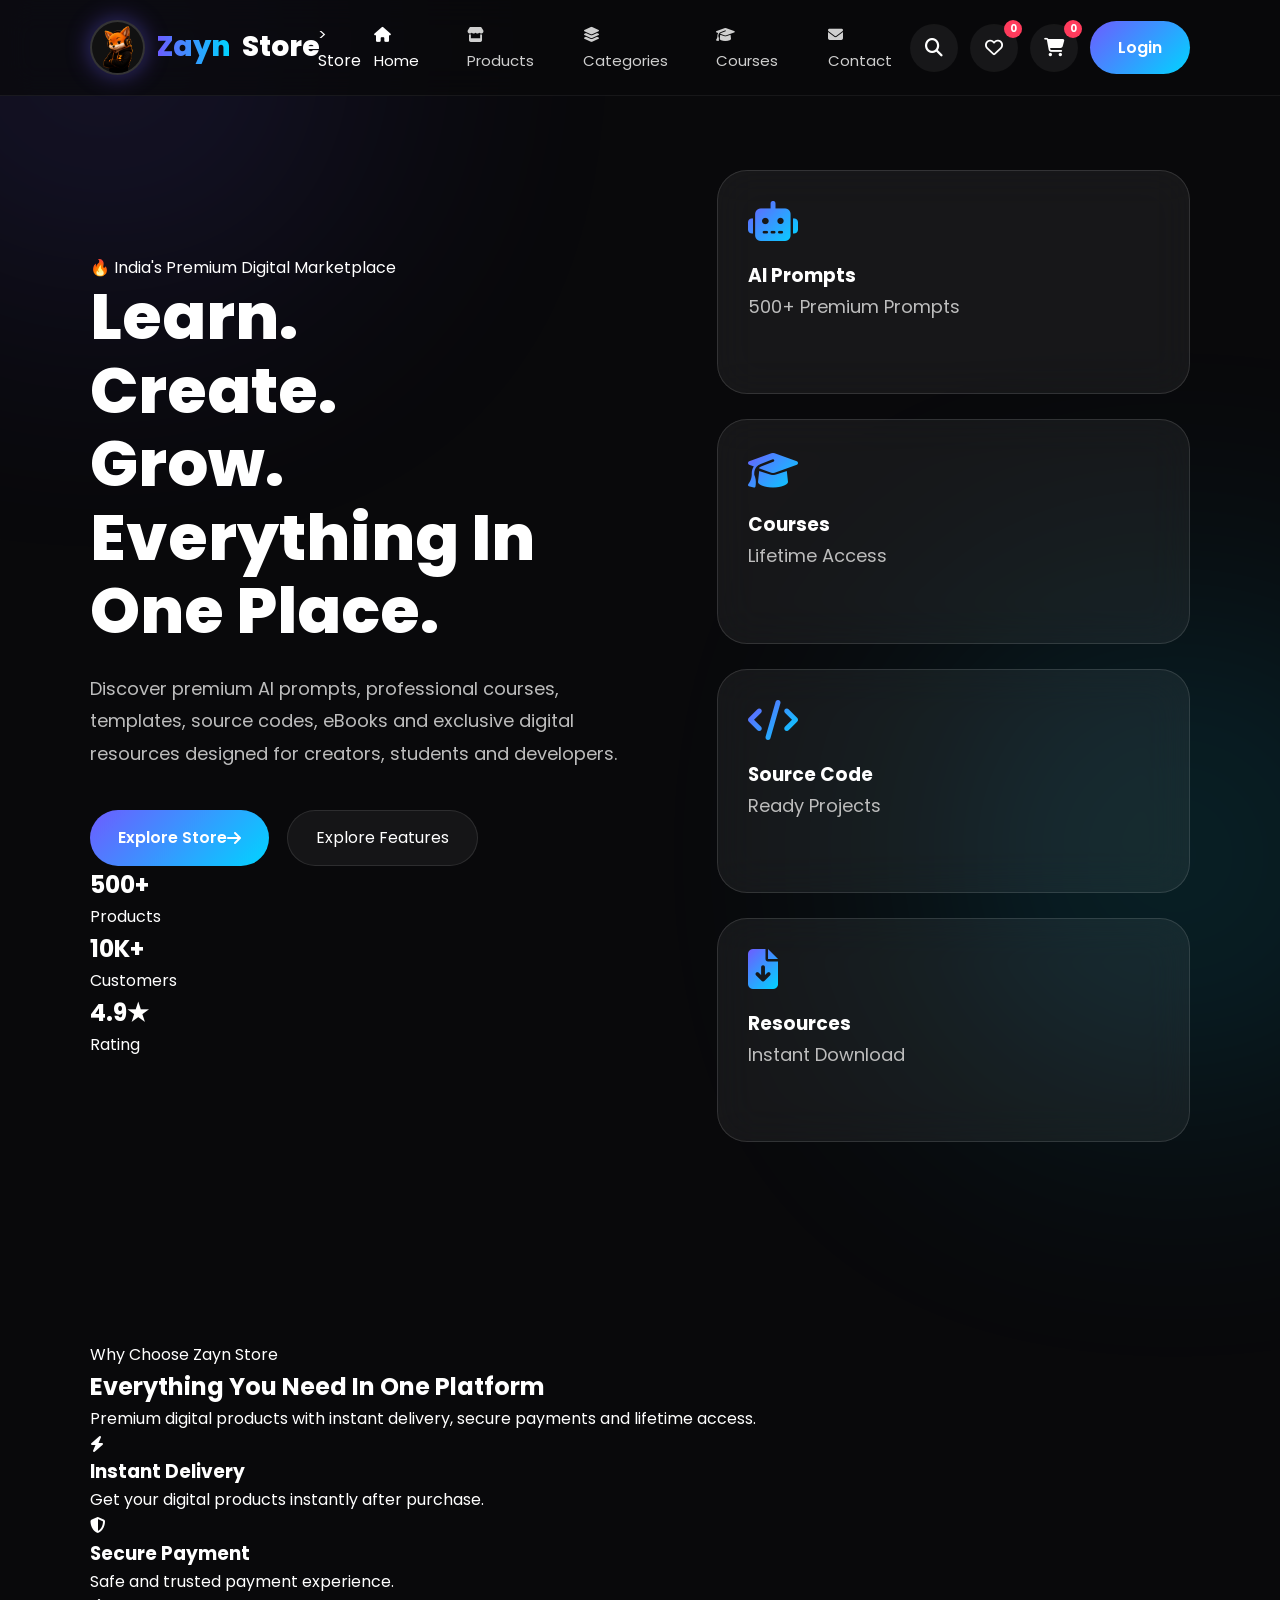
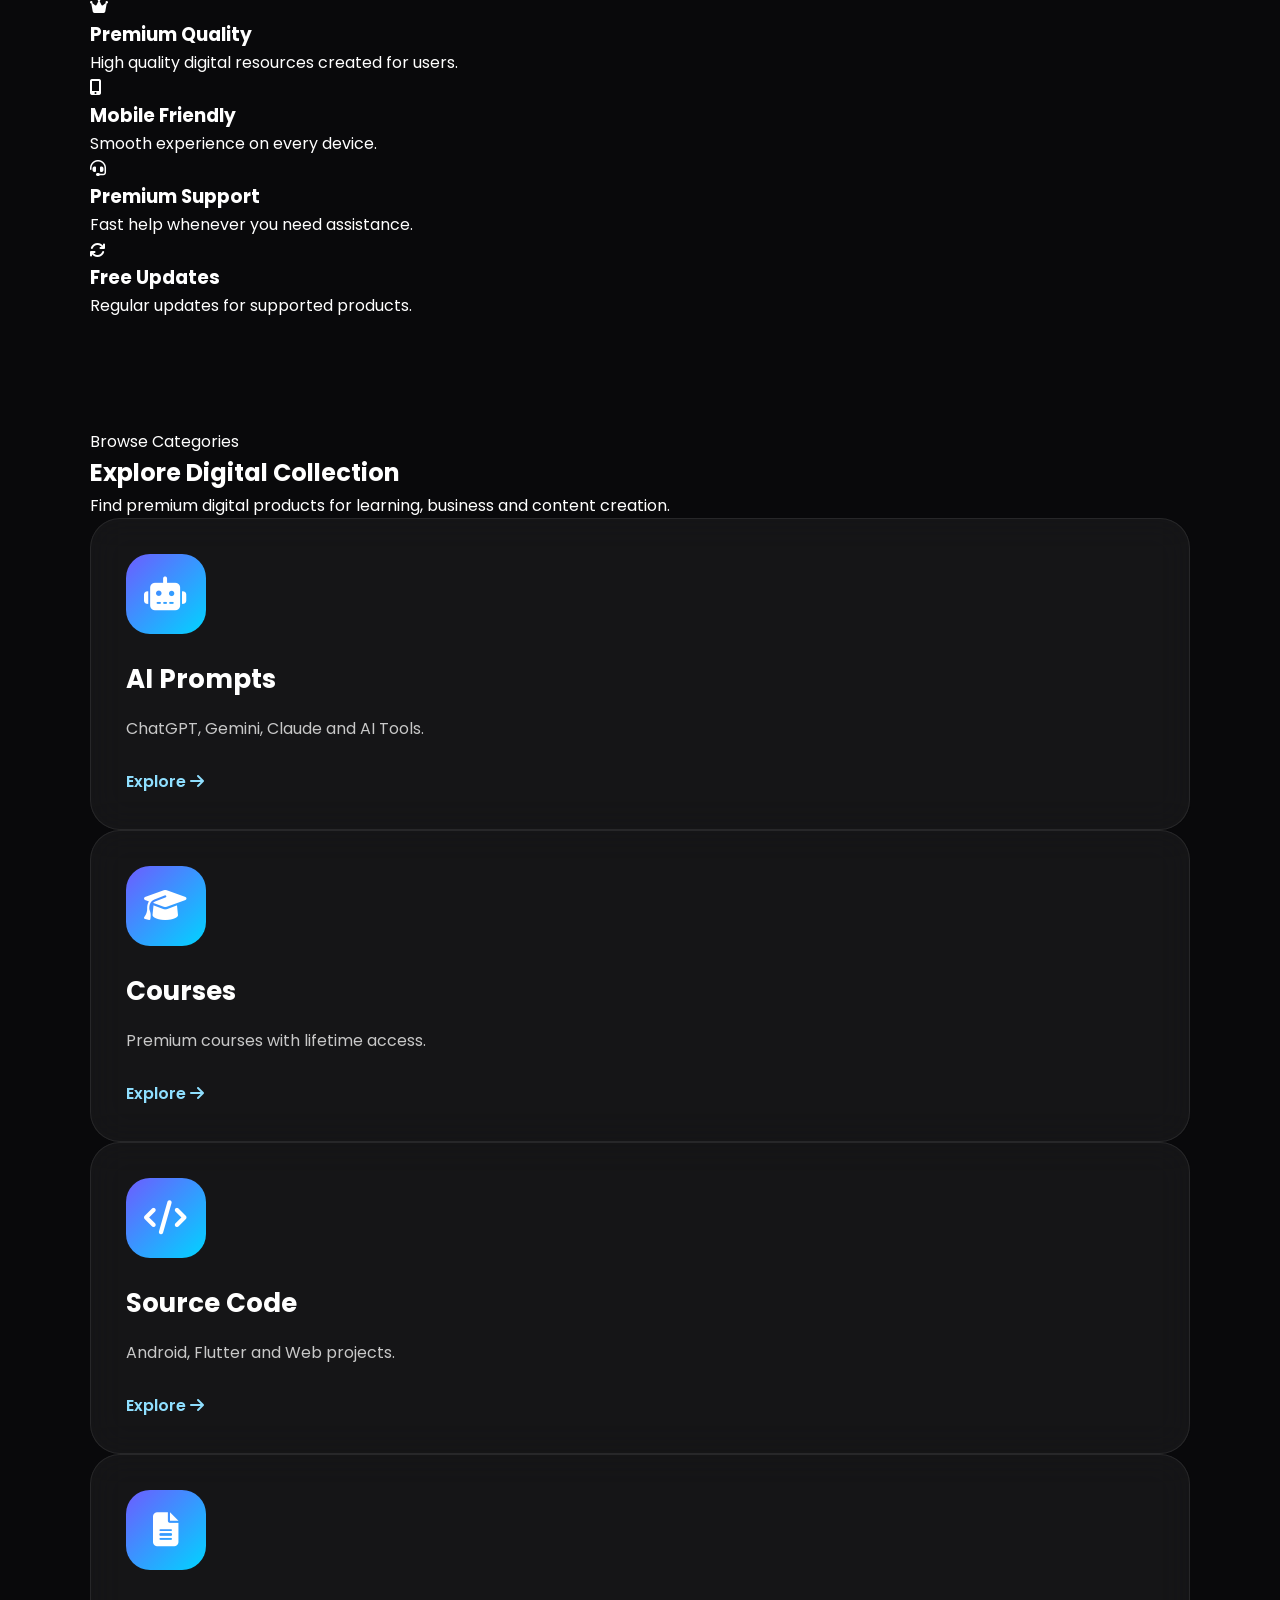
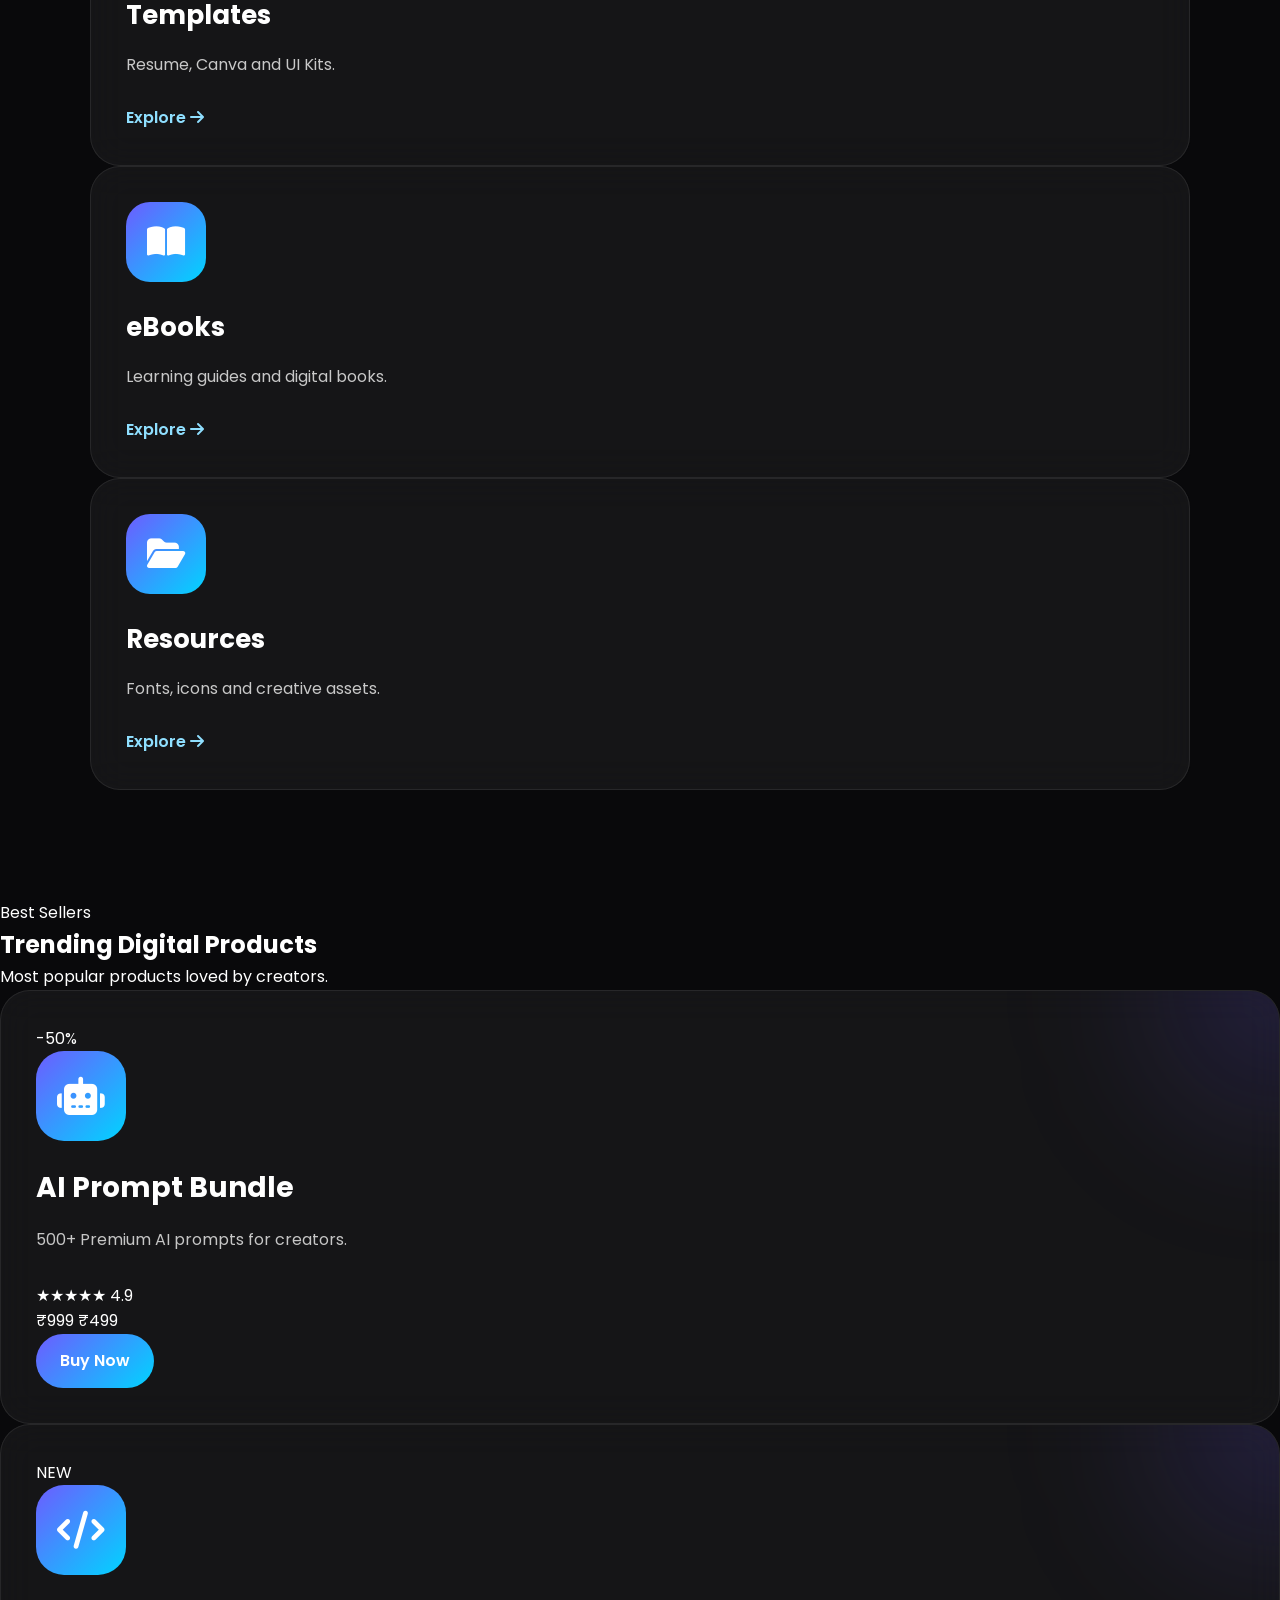
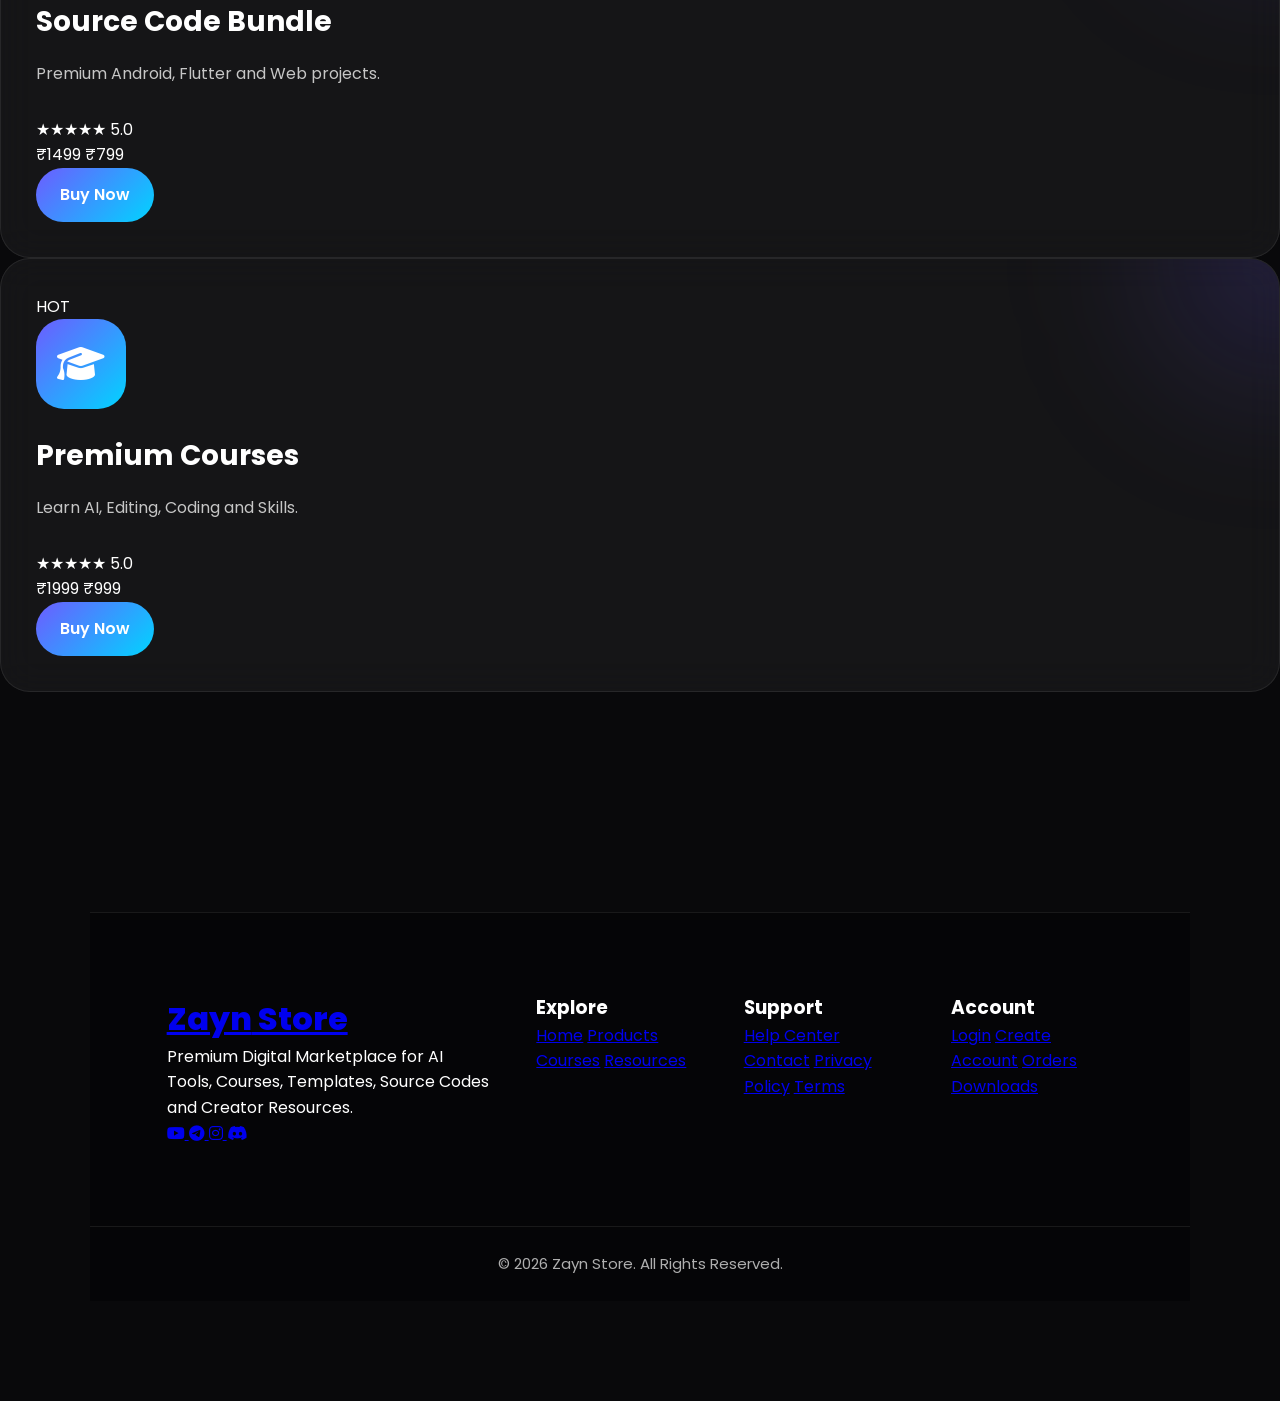
==== commit 30de000b: "Refactor logo section in index.html Removed unnecessary div and span elements for logo." ====
--- a/index.html
+++ b/index.html
@@ -105,20 +105,13 @@
 <a href="index.html" class="logo">
 
 
-<div class="logo-3d">
-
-
-<img src="assets/file_000000000670823095edc6b750b38c45.png"
-alt="Zayn Store">
-
-
-</div>
-
-
-
-<span>
-Zayn
-</span>
+<a href="index.html" class="logo">
+
+    <img src="assets/file_000000000670823095edc6b750b38c45.png" alt="Zayn Store Logo">
+
+    <span>Zayn</span> Store
+
+</a>>
 
 Store
 
--- a/style.css
+++ b/style.css
@@ -2489,3 +2489,401 @@
 }
 
 }
+
+
+/* ==========================================
+   ZAYN STORE FINAL 3D UI PATCH
+   Paste at END of style.css
+========================================== */
+
+
+/* ==========================
+   3D Logo
+========================== */
+
+.logo{
+
+display:flex;
+
+align-items:center;
+
+gap:12px;
+
+}
+
+
+.logo img{
+
+width:55px;
+
+height:55px;
+
+border-radius:50%;
+
+object-fit:cover;
+
+background:#111;
+
+border:2px solid rgba(255,255,255,.15);
+
+box-shadow:
+0 0 25px rgba(109,92,255,.45);
+
+transform-style:preserve-3d;
+
+transition:.5s;
+
+animation:logoFloat 4s ease-in-out infinite;
+
+}
+
+
+
+.logo img:hover{
+
+transform:
+
+rotateY(25deg)
+
+rotateX(15deg)
+
+scale(1.08);
+
+box-shadow:
+
+0 0 45px rgba(0,212,255,.65);
+
+}
+
+
+
+@keyframes logoFloat{
+
+0%{
+
+transform:translateY(0);
+
+}
+
+50%{
+
+transform:translateY(-8px);
+
+}
+
+100%{
+
+transform:translateY(0);
+
+}
+
+}
+
+
+
+
+/* ==========================
+   Hero Floating Cards
+========================== */
+
+
+.floating-card{
+
+
+padding:30px;
+
+border-radius:30px;
+
+background:
+
+rgba(255,255,255,.06);
+
+border:
+
+1px solid rgba(255,255,255,.12);
+
+backdrop-filter:blur(20px);
+
+position:relative;
+
+overflow:hidden;
+
+transition:.5s;
+
+transform-style:preserve-3d;
+
+animation:
+
+float3d 5s ease-in-out infinite;
+
+
+}
+
+
+
+.floating-card i{
+
+
+font-size:40px;
+
+margin-bottom:20px;
+
+background:
+
+linear-gradient(135deg,#6D5CFF,#00D4FF);
+
+-webkit-background-clip:text;
+
+color:transparent;
+
+
+}
+
+
+
+.floating-card:hover{
+
+
+transform:
+
+translateY(-15px)
+
+rotateX(8deg)
+
+rotateY(-8deg);
+
+
+
+box-shadow:
+
+0 30px 70px rgba(109,92,255,.35);
+
+
+}
+
+
+
+@keyframes float3d{
+
+
+0%,100%{
+
+transform:translateY(0);
+
+}
+
+
+50%{
+
+transform:translateY(-15px);
+
+}
+
+
+}
+
+
+
+
+/* ==========================
+   Cards Reveal
+========================== */
+
+
+.feature-card,
+.category-card,
+.product-card,
+.stat-card,
+.testimonial-card,
+.cta-box{
+
+
+opacity:0;
+
+transform:
+
+translateY(50px);
+
+
+transition:
+
+.8s ease;
+
+
+}
+
+
+
+.show{
+
+
+opacity:1;
+
+transform:
+
+translateY(0);
+
+
+}
+
+
+
+
+
+
+/* ==========================
+   Glow Border
+========================== */
+
+
+.feature-card:hover,
+.testimonial-card:hover,
+.stat-card:hover{
+
+
+border-color:#6D5CFF;
+
+
+box-shadow:
+
+0 20px 50px rgba(109,92,255,.25);
+
+
+}
+
+
+
+
+
+
+/* ==========================
+   Product Image 3D
+========================== */
+
+
+.product-image{
+
+
+width:90px;
+
+height:90px;
+
+border-radius:28px;
+
+display:flex;
+
+align-items:center;
+
+justify-content:center;
+
+font-size:38px;
+
+background:
+
+linear-gradient(135deg,#6D5CFF,#00D4FF);
+
+margin-bottom:25px;
+
+transition:.5s;
+
+
+}
+
+
+
+.product-card:hover .product-image{
+
+
+transform:
+
+rotateY(20deg)
+
+scale(1.1);
+
+
+
+}
+
+
+
+
+
+
+/* ==========================
+   CTA Glow
+========================== */
+
+
+.cta-box{
+
+
+position:relative;
+
+overflow:hidden;
+
+
+}
+
+
+.cta-box::before{
+
+
+content:"";
+
+position:absolute;
+
+width:250px;
+
+height:250px;
+
+background:
+
+rgba(255,255,255,.15);
+
+
+border-radius:50%;
+
+
+top:-100px;
+
+right:-100px;
+
+
+filter:blur(40px);
+
+
+}
+
+
+
+
+
+
+
+/* ==========================
+   Mobile Logo Fix
+========================== */
+
+
+@media(max-width:768px){
+
+
+.logo img{
+
+width:45px;
+
+height:45px;
+
+}
+
+
+.floating-card{
+
+
+padding:25px;
+
+
+}
+
+
+}
